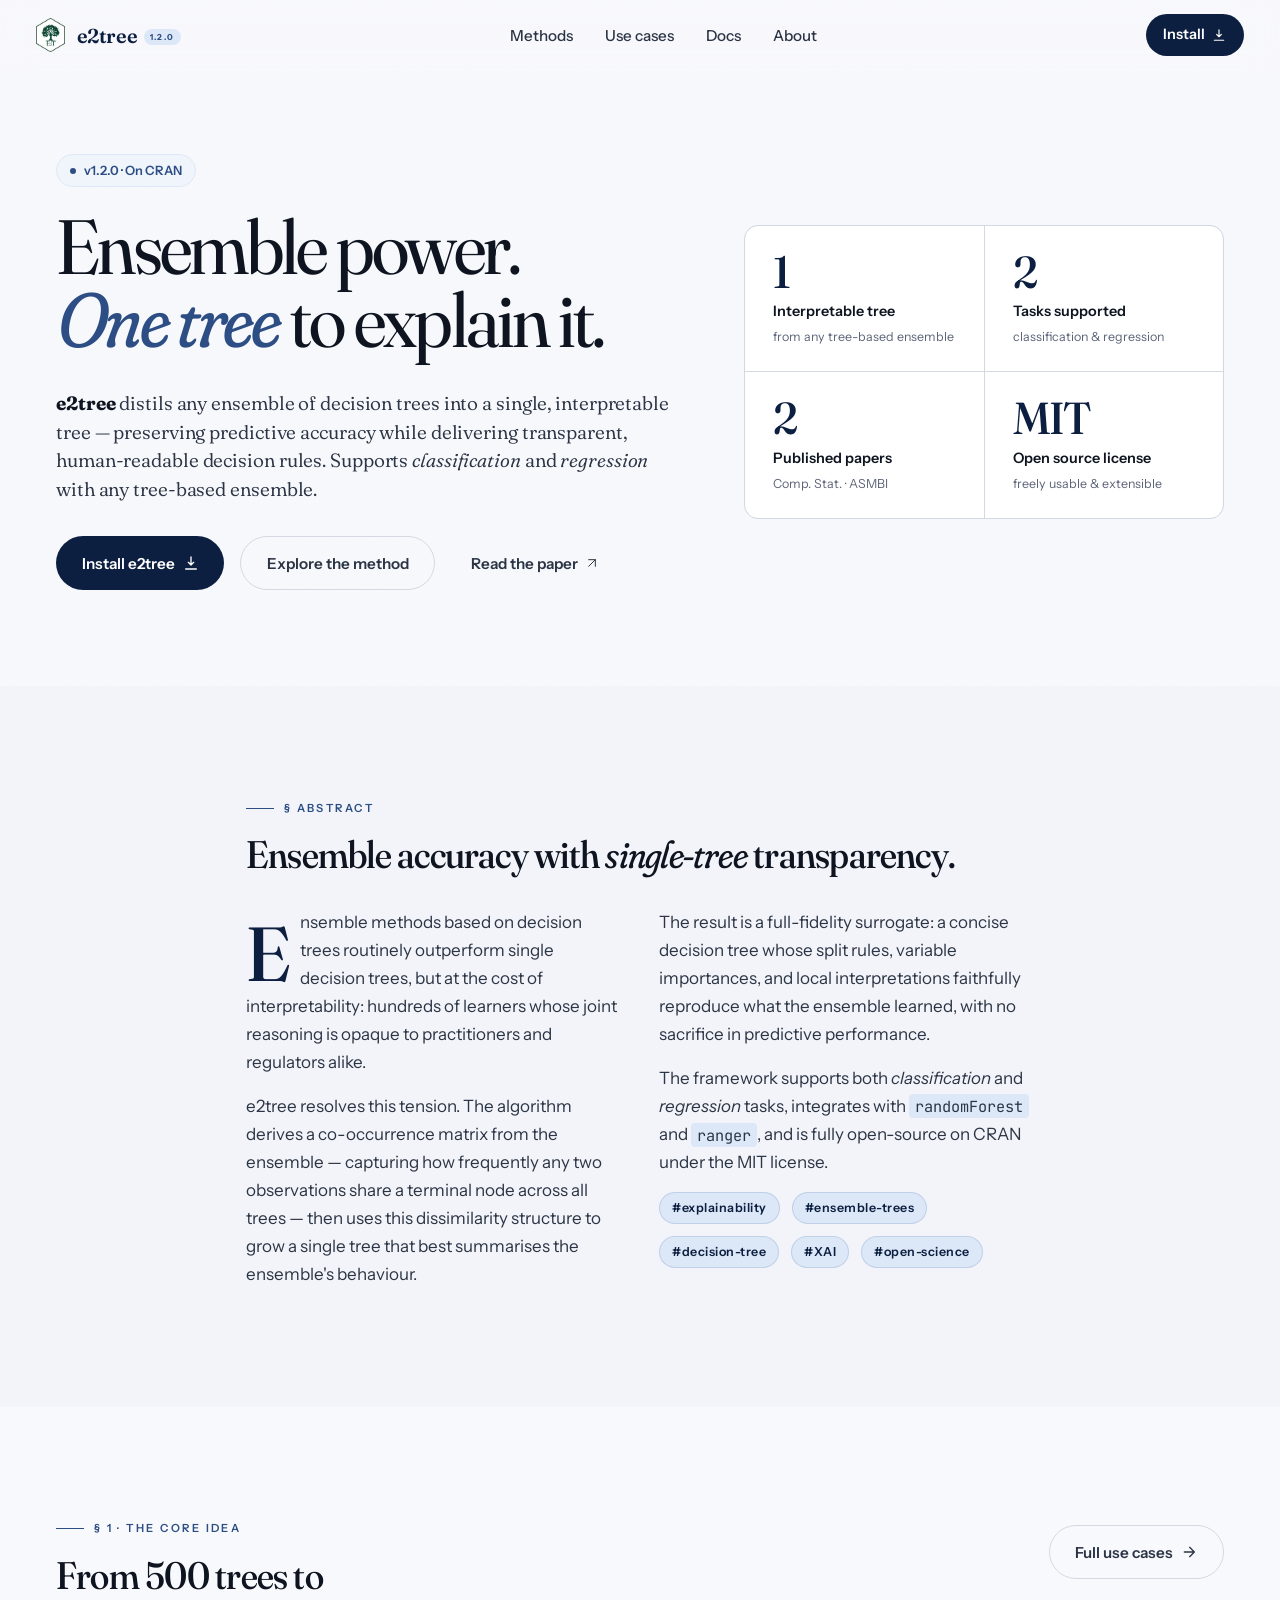
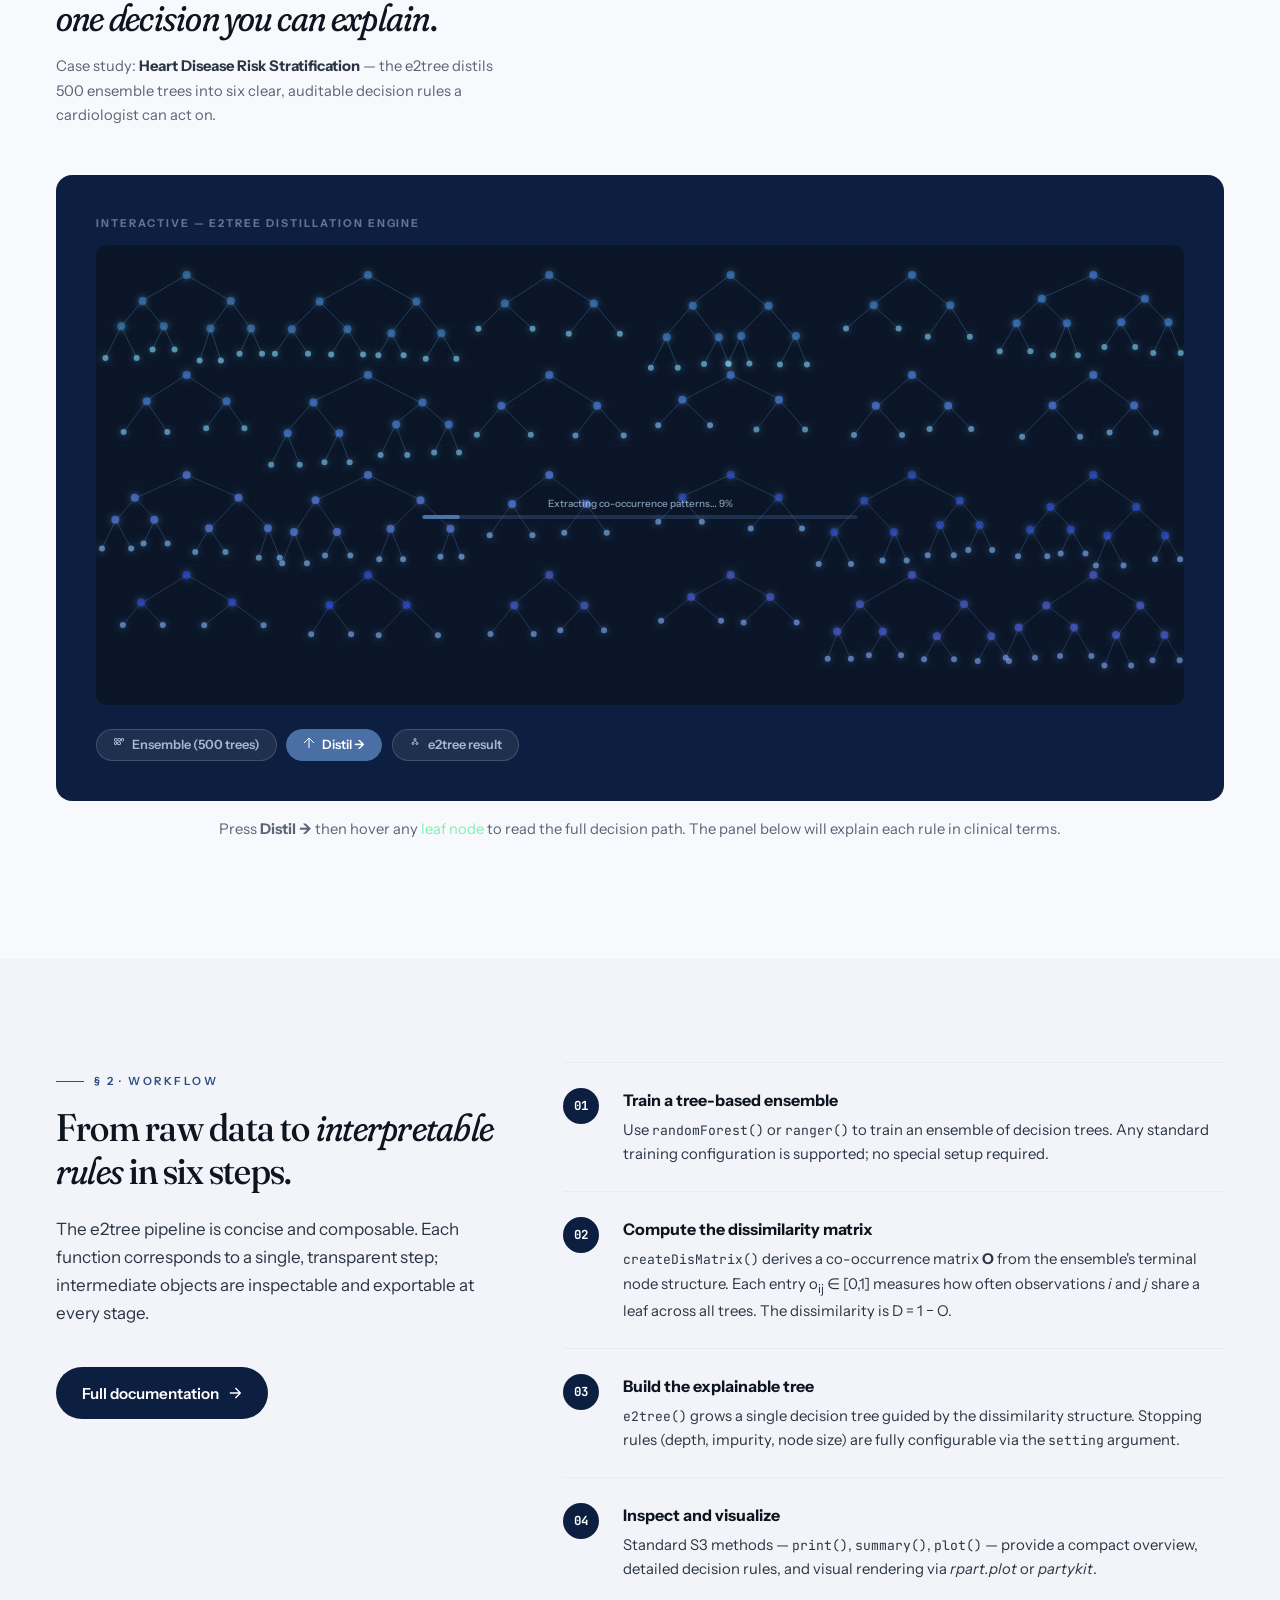
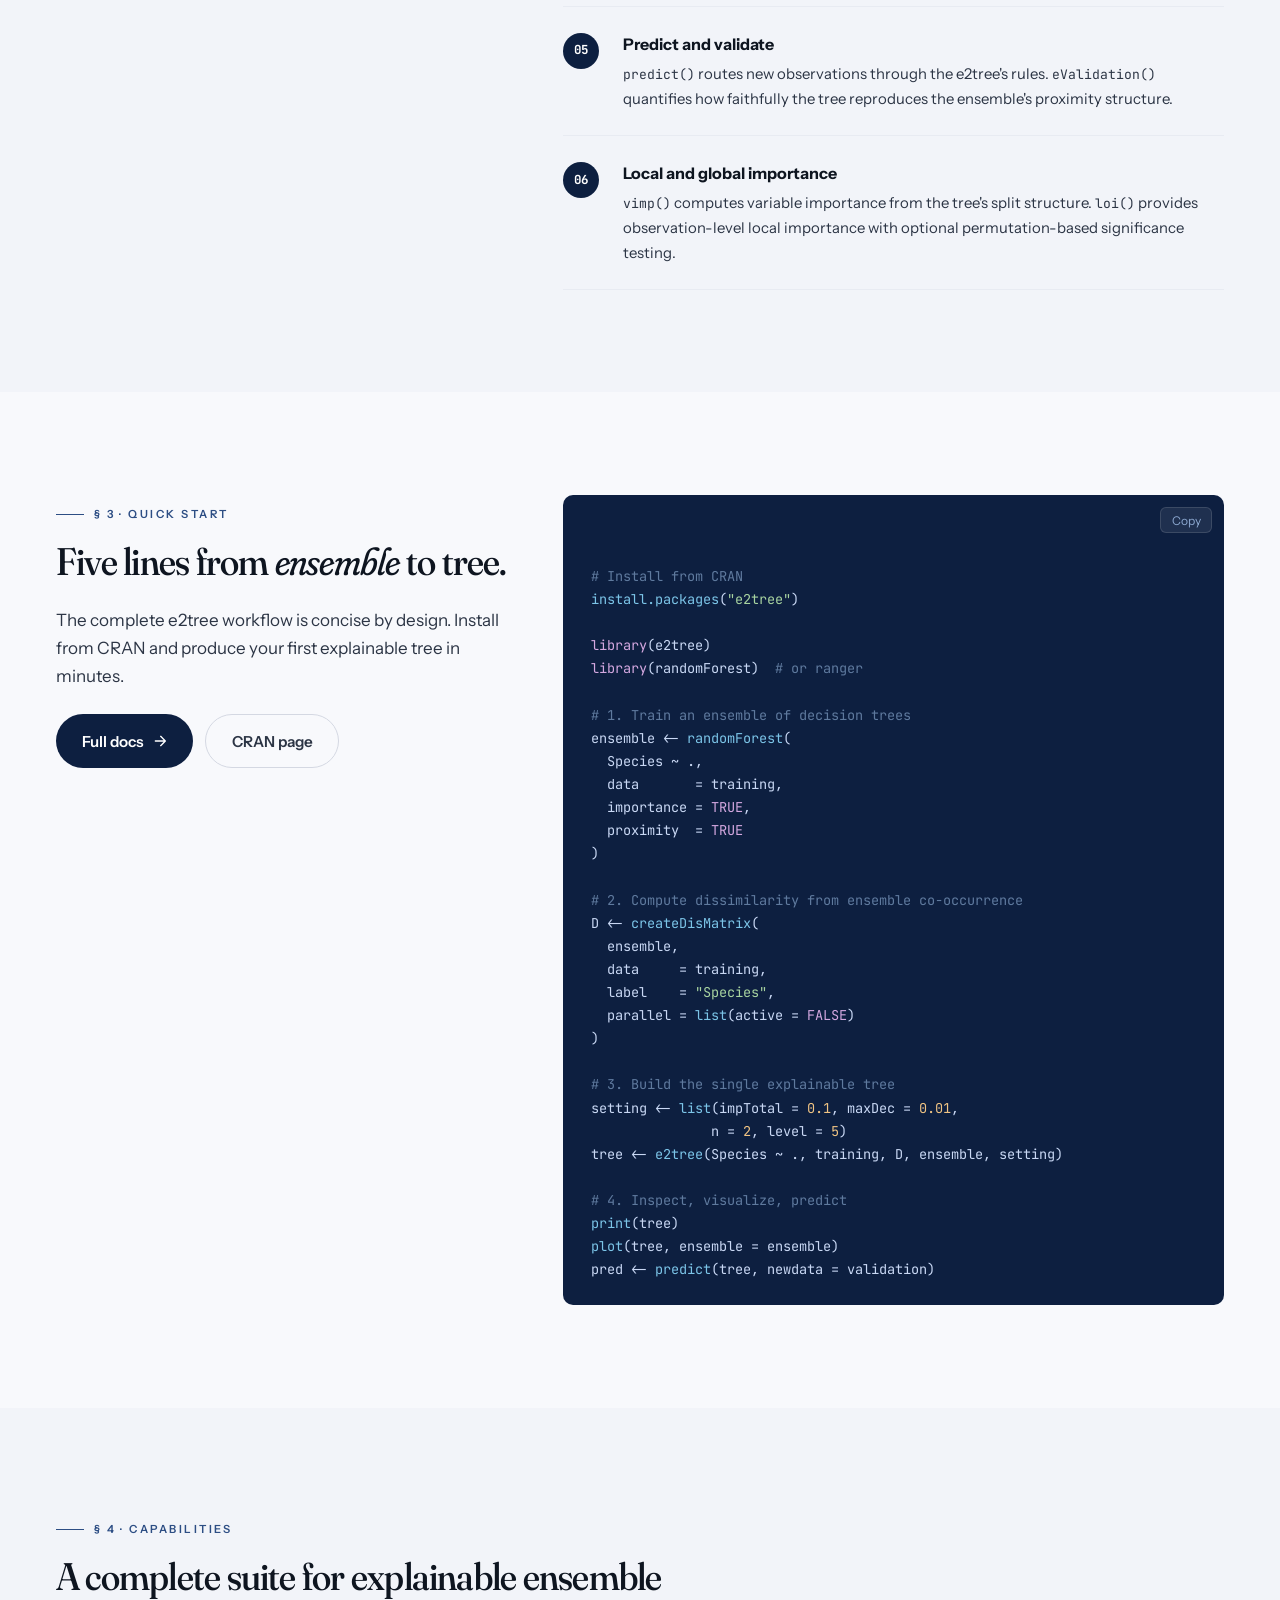
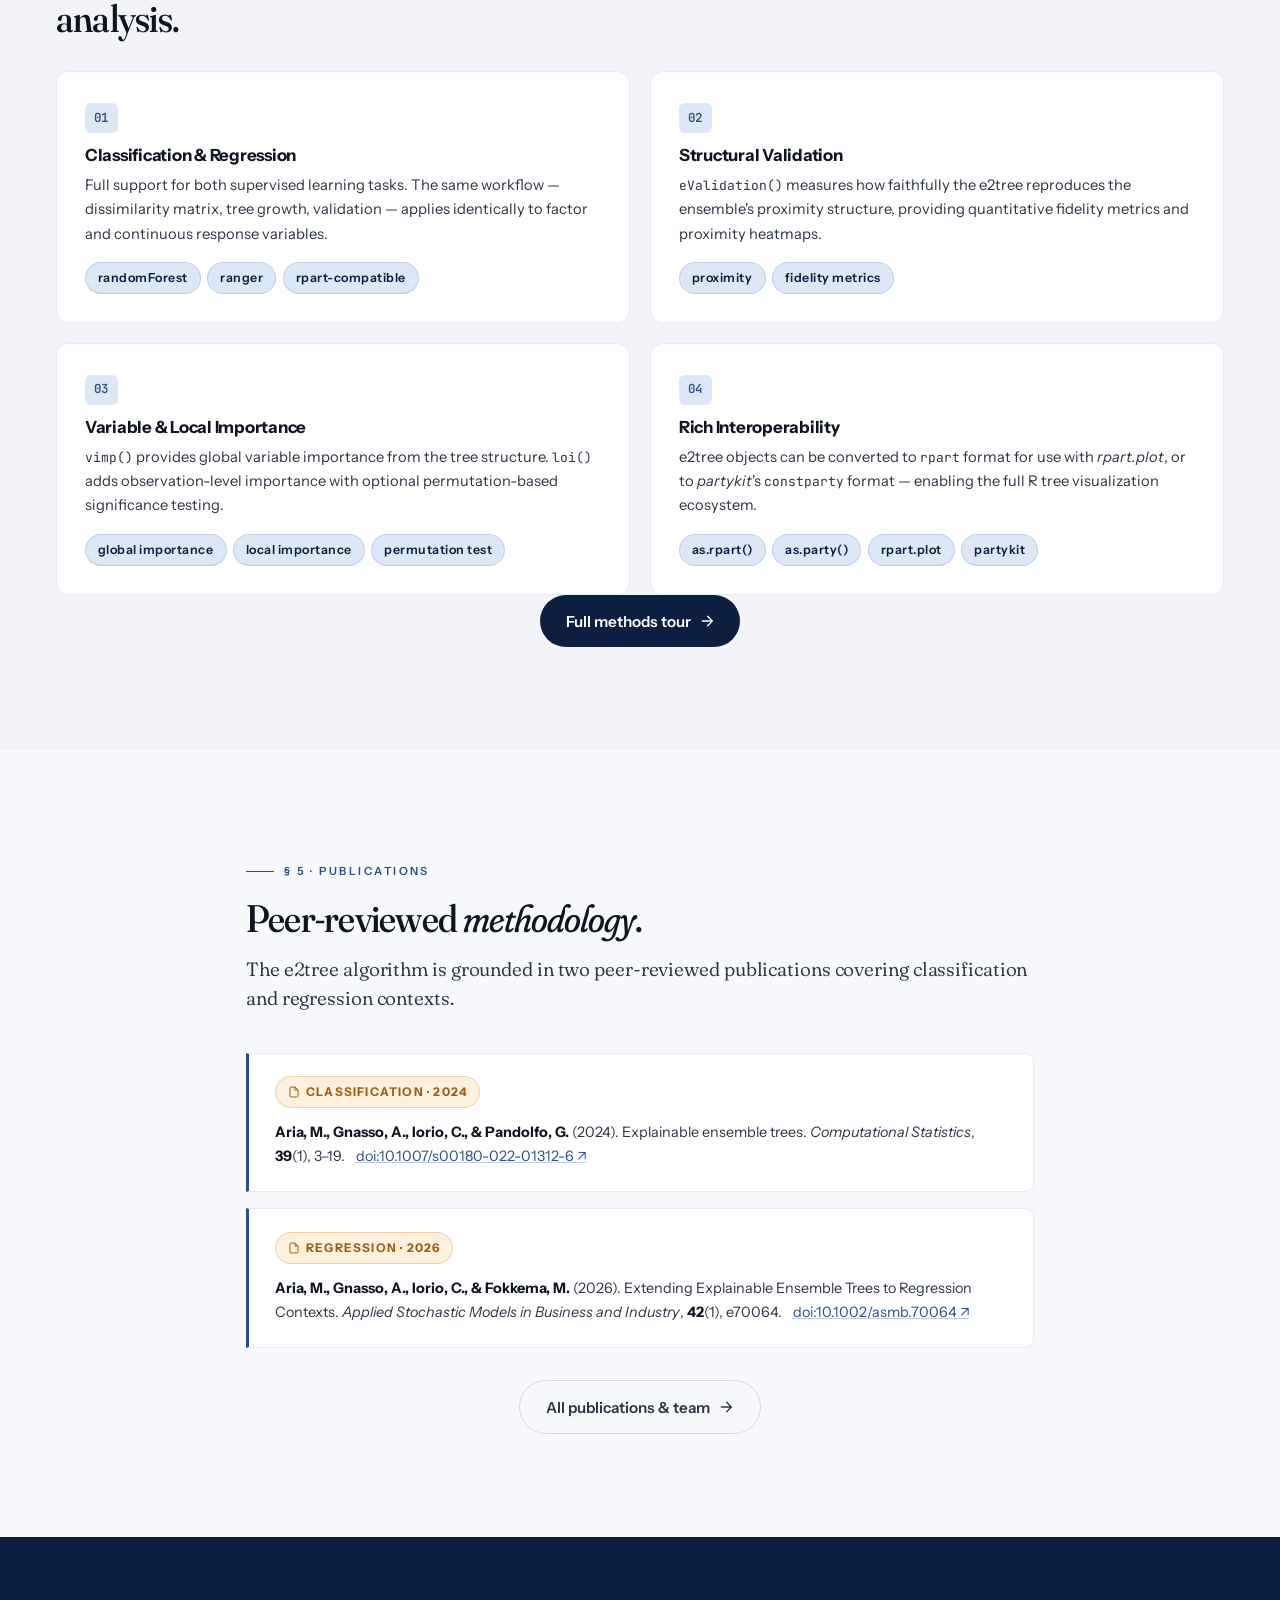
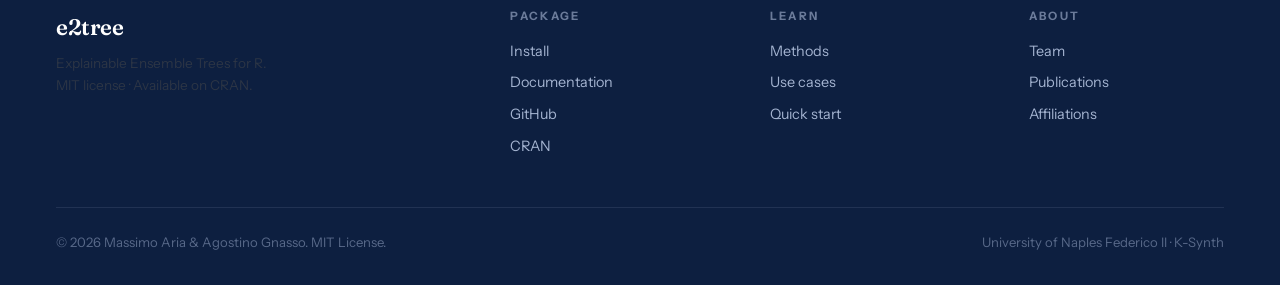
==== index.html @ 9efaf72e "Initial release — e2tree website v1.2.0" ====
<!DOCTYPE html>
<html lang="en">
<head>
  <meta charset="UTF-8">
  <meta name="viewport" content="width=device-width, initial-scale=1.0">
  <title>e2tree — Explainable Ensemble Trees · R package</title>
  <meta name="description" content="e2tree: an R package that distils any ensemble of decision trees into a single, interpretable tree while preserving predictive performance. Classification and regression.">
  <link rel="icon" type="image/png" href="images/e2tree_logo.png">
  <link rel="preconnect" href="https://fonts.googleapis.com">
  <link rel="preconnect" href="https://fonts.gstatic.com" crossorigin>
  <link href="https://fonts.googleapis.com/css2?family=Fraunces:ital,opsz,wght,SOFT@0,9..144,300..700,0..100;1,9..144,300..700,0..100&family=Instrument+Sans:ital,wght@0,400..700;1,400..700&family=JetBrains+Mono:wght@400;500;600&display=swap" rel="stylesheet">
  <link rel="stylesheet" href="css/style.css">
</head>
<body>

<!-- ============ NAVBAR ============ -->
<nav class="site-nav" aria-label="Primary">
  <div class="nav-inner">
    <a href="index.html" class="nav-brand">
      <img src="images/e2tree_logo.png" alt="e2tree logo">
      <span class="wordmark">e2tree<sup>1.2.0</sup></span>
    </a>
    <div class="nav-links">
      <a href="methods.html">Methods</a>
      <a href="usecases.html">Use cases</a>
      <a href="documentation.html">Docs</a>
      <a href="about.html">About</a>
    </div>
    <a href="documentation.html#install" class="nav-cta">
      Install
      <svg viewBox="0 0 24 24" fill="none" stroke="currentColor" stroke-width="2" stroke-linecap="round" stroke-linejoin="round"><path d="M12 3v12m0 0l-4-4m4 4l4-4M4 21h16"/></svg>
    </a>
    <button class="nav-burger" aria-label="Open menu" aria-expanded="false">
      <svg width="20" height="20" viewBox="0 0 24 24" fill="none" stroke="currentColor" stroke-width="2" stroke-linecap="round"><path d="M4 7h16M4 12h16M4 17h16"/></svg>
    </button>
  </div>
  <div class="mobile-menu" style="display:none">
    <a href="methods.html">Methods</a>
    <a href="usecases.html">Use cases</a>
    <a href="documentation.html">Docs</a>
    <a href="about.html">About</a>
    <a href="documentation.html#install">Install</a>
  </div>
</nav>

<!-- ============ HERO ============ -->
<section class="hero">
  <div class="container">
    <div class="hero-grid">
      <div>
        <div class="fade-in">
          <span class="version-tag"><span class="dot"></span>v1.2.0 · On CRAN</span>
        </div>
        <h1 class="display-xl fade-in mt-6">
          Ensemble power.<br>
          <span class="italic-display" style="color:var(--e2-dark)">One tree</span> to explain it.
        </h1>
        <p class="lede fade-in fade-in-delay-1 mt-8" style="max-width: 38em;">
          <strong style="color:var(--ink)">e2tree</strong> distils any ensemble of decision trees into a single, interpretable tree &mdash; preserving predictive accuracy while delivering transparent, human-readable decision rules. Supports <em>classification</em> and <em>regression</em> with any tree-based ensemble.
        </p>
        <div class="flex gap-4 mt-8 fade-in fade-in-delay-2" style="flex-wrap: wrap;">
          <a href="documentation.html#install" class="btn btn-primary">
            Install e2tree
            <svg viewBox="0 0 24 24" fill="none" stroke="currentColor" stroke-width="2" stroke-linecap="round" stroke-linejoin="round"><path d="M12 3v12m0 0l-4-4m4 4l4-4M4 21h16"/></svg>
          </a>
          <a href="methods.html" class="btn btn-ghost">
            Explore the method
          </a>
          <a href="about.html#papers" class="btn" style="padding: .85rem 1.2rem; color: var(--ink-soft); gap: .4rem;">
            Read the paper
            <svg viewBox="0 0 24 24" fill="none" stroke="currentColor" stroke-width="1.5" stroke-linecap="round" stroke-linejoin="round"><path d="M7 17L17 7M7 7h10v10"/></svg>
          </a>
        </div>
      </div>

      <aside class="hero-stats fade-in fade-in-delay-3" aria-label="At-a-glance">
        <div class="stat">
          <div class="stat-num">1</div>
          <div class="stat-label">Interpretable tree</div>
          <div class="stat-sub">from any tree-based ensemble</div>
        </div>
        <div class="stat">
          <div class="stat-num">2</div>
          <div class="stat-label">Tasks supported</div>
          <div class="stat-sub">classification &amp; regression</div>
        </div>
        <div class="stat">
          <div class="stat-num">2</div>
          <div class="stat-label">Published papers</div>
          <div class="stat-sub">Comp. Stat. · ASMBI</div>
        </div>
        <div class="stat">
          <div class="stat-num">MIT</div>
          <div class="stat-label">Open source license</div>
          <div class="stat-sub">freely usable &amp; extensible</div>
        </div>
      </aside>
    </div>
  </div>
</section>

<!-- ============ ABSTRACT ============ -->
<section style="background: var(--paper-warm);">
  <div class="container-narrow">
    <span class="kicker fade-in">§&nbsp;Abstract</span>
    <h2 class="display-md fade-in mt-4">
      Ensemble accuracy with <em class="italic-display" style="font-weight:400">single-tree</em> transparency.
    </h2>
    <div class="grid grid-2 mt-8" style="gap: clamp(1.5rem, 3vw, 3rem);">
      <div class="fade-in">
        <p class="drop-cap">
          Ensemble methods based on decision trees routinely outperform single decision trees, but at the cost of interpretability: hundreds of learners whose joint reasoning is opaque to practitioners and regulators alike.
        </p>
        <p>
          e2tree resolves this tension. The algorithm derives a co-occurrence matrix from the ensemble &mdash; capturing how frequently any two observations share a terminal node across all trees &mdash; then uses this dissimilarity structure to grow a single tree that best summarises the ensemble's behaviour.
        </p>
      </div>
      <div class="fade-in fade-in-delay-1">
        <p>
          The result is a full-fidelity surrogate: a concise decision tree whose split rules, variable importances, and local interpretations faithfully reproduce what the ensemble learned, with no sacrifice in predictive performance.
        </p>
        <p>
          The framework supports both <em>classification</em> and <em>regression</em> tasks, integrates with <code style="font-family:var(--font-mono);font-size:.9em;background:var(--e2-soft);padding:.1em .4em;border-radius:4px;">randomForest</code> and <code style="font-family:var(--font-mono);font-size:.9em;background:var(--e2-soft);padding:.1em .4em;border-radius:4px;">ranger</code>, and is fully open-source on CRAN under the MIT license.
        </p>
        <div class="flex gap-3 mt-4" style="flex-wrap: wrap;">
          <span class="pill">#explainability</span>
          <span class="pill">#ensemble-trees</span>
          <span class="pill">#decision-tree</span>
          <span class="pill">#XAI</span>
          <span class="pill">#open-science</span>
        </div>
      </div>
    </div>
  </div>
</section>

<!-- ============ INTERACTIVE TREE VISUALIZER ============ -->
<section id="visualizer">
  <div class="container">
    <div class="flex justify-between items-start mb-8" style="flex-wrap: wrap; gap: 1.5rem;">
      <div class="fade-in" style="max-width: 36em;">
        <span class="kicker">§ 1 · The core idea</span>
        <h2 class="display-md mt-4">
          From 500 trees to<br>
          <em class="italic-display" style="font-weight:400">one decision you can explain</em>.
        </h2>
        <p class="mt-4" style="color: var(--ink-muted); font-size: .92rem; max-width: 30em;">
          Case study: <strong style="color:var(--ink-soft)">Heart Disease Risk Stratification</strong> &mdash; the e2tree distils 500 ensemble trees into six clear, auditable decision rules a cardiologist can act on.
        </p>
      </div>
      <a href="usecases.html" class="btn btn-ghost fade-in fade-in-delay-1" style="margin-top: 1rem;">
        Full use cases
        <svg viewBox="0 0 24 24" fill="none" stroke="currentColor" stroke-width="2" stroke-linecap="round" stroke-linejoin="round"><path d="M5 12h14M13 5l7 7-7 7"/></svg>
      </a>
    </div>

    <div class="tree-viz-wrap fade-in fade-in-delay-2">
      <div id="viz-label">Interactive — e2tree distillation engine</div>
      <canvas id="tree-canvas" style="width:100%; border-radius: 10px;"></canvas>
      <div id="tree-explain" role="region" aria-live="polite"></div>
      <div class="demo-controls">
        <button class="demo-btn active" data-phase="0">
          <svg width="12" height="12" viewBox="0 0 24 24" fill="none" stroke="currentColor" stroke-width="2" style="margin-right:.3rem;"><rect x="3" y="3" width="5" height="5" rx="1"/><rect x="10" y="3" width="5" height="5" rx="1"/><rect x="17" y="3" width="4" height="5" rx="1"/><rect x="3" y="10" width="4" height="5" rx="1"/><rect x="9" y="10" width="6" height="5" rx="1"/></svg>
          Ensemble (500 trees)
        </button>
        <button class="demo-btn" data-phase="1">
          <svg width="12" height="12" viewBox="0 0 24 24" fill="none" stroke="currentColor" stroke-width="2" style="margin-right:.3rem;"><path d="M12 2v20M2 12l10-10 10 10"/></svg>
          Distil →
        </button>
        <button class="demo-btn" data-phase="2">
          <svg width="12" height="12" viewBox="0 0 24 24" fill="none" stroke="currentColor" stroke-width="2" style="margin-right:.3rem;"><circle cx="12" cy="5" r="2"/><line x1="12" y1="7" x2="8" y2="11"/><line x1="12" y1="7" x2="16" y2="11"/><circle cx="8" cy="13" r="2"/><circle cx="16" cy="13" r="2"/></svg>
          e2tree result
        </button>
      </div>
    </div>
    <p class="small mt-4 text-center" style="color: var(--ink-muted);">
      Press <strong>Distil&nbsp;→</strong> then hover any <span style="color:#80f0b0">leaf node</span> to read the full decision path. The panel below will explain each rule in clinical terms.
    </p>
  </div>
</section>

<!-- ============ WORKFLOW ============ -->
<section style="background: var(--paper-warm);">
  <div class="container">
    <div class="grid grid-12" style="gap: 3rem;">
      <div style="grid-column: span 5;" class="fade-in">
        <span class="kicker">§ 2 · Workflow</span>
        <h2 class="display-md mt-4">
          From raw data to <em class="italic-display" style="font-weight:400">interpretable rules</em> in six steps.
        </h2>
        <p class="mt-6">
          The e2tree pipeline is concise and composable. Each function corresponds to a single, transparent step; intermediate objects are inspectable and exportable at every stage.
        </p>
        <a href="documentation.html" class="btn btn-primary mt-6">
          Full documentation
          <svg viewBox="0 0 24 24" fill="none" stroke="currentColor" stroke-width="2" stroke-linecap="round" stroke-linejoin="round"><path d="M5 12h14M13 5l7 7-7 7"/></svg>
        </a>
      </div>

      <div style="grid-column: span 7;" class="fade-in fade-in-delay-1">
        <ol class="step-list">
          <li class="step-item">
            <div class="step-badge">01</div>
            <div>
              <div class="step-title">Train a tree-based ensemble</div>
              <p class="step-desc">Use <code style="font-family:var(--font-mono);font-size:.88em;">randomForest()</code> or <code style="font-family:var(--font-mono);font-size:.88em;">ranger()</code> to train an ensemble of decision trees. Any standard training configuration is supported; no special setup required.</p>
            </div>
          </li>
          <li class="step-item">
            <div class="step-badge">02</div>
            <div>
              <div class="step-title">Compute the dissimilarity matrix</div>
              <p class="step-desc"><code style="font-family:var(--font-mono);font-size:.88em;">createDisMatrix()</code> derives a co-occurrence matrix <strong>O</strong> from the ensemble's terminal node structure. Each entry o<sub>ij</sub> ∈ [0,1] measures how often observations <em>i</em> and <em>j</em> share a leaf across all trees. The dissimilarity is D&nbsp;=&nbsp;1&nbsp;−&nbsp;O.</p>
            </div>
          </li>
          <li class="step-item">
            <div class="step-badge">03</div>
            <div>
              <div class="step-title">Build the explainable tree</div>
              <p class="step-desc"><code style="font-family:var(--font-mono);font-size:.88em;">e2tree()</code> grows a single decision tree guided by the dissimilarity structure. Stopping rules (depth, impurity, node size) are fully configurable via the <code style="font-family:var(--font-mono);font-size:.88em;">setting</code> argument.</p>
            </div>
          </li>
          <li class="step-item">
            <div class="step-badge">04</div>
            <div>
              <div class="step-title">Inspect and visualize</div>
              <p class="step-desc">Standard S3 methods &mdash; <code style="font-family:var(--font-mono);font-size:.88em;">print()</code>, <code style="font-family:var(--font-mono);font-size:.88em;">summary()</code>, <code style="font-family:var(--font-mono);font-size:.88em;">plot()</code> &mdash; provide a compact overview, detailed decision rules, and visual rendering via <em>rpart.plot</em> or <em>partykit</em>.</p>
            </div>
          </li>
          <li class="step-item">
            <div class="step-badge">05</div>
            <div>
              <div class="step-title">Predict and validate</div>
              <p class="step-desc"><code style="font-family:var(--font-mono);font-size:.88em;">predict()</code> routes new observations through the e2tree's rules. <code style="font-family:var(--font-mono);font-size:.88em;">eValidation()</code> quantifies how faithfully the tree reproduces the ensemble's proximity structure.</p>
            </div>
          </li>
          <li class="step-item">
            <div class="step-badge">06</div>
            <div>
              <div class="step-title">Local and global importance</div>
              <p class="step-desc"><code style="font-family:var(--font-mono);font-size:.88em;">vimp()</code> computes variable importance from the tree's split structure. <code style="font-family:var(--font-mono);font-size:.88em;">loi()</code> provides observation-level local importance with optional permutation-based significance testing.</p>
            </div>
          </li>
        </ol>
      </div>
    </div>
  </div>
</section>

<!-- ============ CODE QUICKSTART ============ -->
<section id="quickstart">
  <div class="container">
    <div class="grid grid-12" style="gap: 3rem; align-items: start;">
      <div style="grid-column: span 5;" class="fade-in">
        <span class="kicker">§ 3 · Quick start</span>
        <h2 class="display-md mt-4">
          Five lines from <em class="italic-display" style="font-weight:400">ensemble</em> to tree.
        </h2>
        <p class="mt-6">
          The complete e2tree workflow is concise by design. Install from CRAN and produce your first explainable tree in minutes.
        </p>
        <div class="flex gap-3 mt-6" style="flex-wrap: wrap;">
          <a href="documentation.html" class="btn btn-primary">
            Full docs
            <svg viewBox="0 0 24 24" fill="none" stroke="currentColor" stroke-width="2" stroke-linecap="round" stroke-linejoin="round"><path d="M5 12h14M13 5l7 7-7 7"/></svg>
          </a>
          <a href="https://cran.r-project.org/package=e2tree" class="btn btn-ghost" target="_blank" rel="noopener">
            CRAN page
          </a>
        </div>
      </div>

      <div style="grid-column: span 7;" class="fade-in fade-in-delay-1">
        <div class="code-block">
          <button class="copy-btn">Copy</button>
<span class="comment"># Install from CRAN</span>
<span class="fn">install.packages</span>(<span class="str">"e2tree"</span>)

<span class="kw">library</span>(e2tree)
<span class="kw">library</span>(randomForest)  <span class="comment"># or ranger</span>

<span class="comment"># 1. Train an ensemble of decision trees</span>
ensemble &lt;- <span class="fn">randomForest</span>(
  Species ~ .,
  data       = training,
  importance = <span class="kw">TRUE</span>,
  proximity  = <span class="kw">TRUE</span>
)

<span class="comment"># 2. Compute dissimilarity from ensemble co-occurrence</span>
D &lt;- <span class="fn">createDisMatrix</span>(
  ensemble,
  data     = training,
  label    = <span class="str">"Species"</span>,
  parallel = <span class="fn">list</span>(active = <span class="kw">FALSE</span>)
)

<span class="comment"># 3. Build the single explainable tree</span>
setting &lt;- <span class="fn">list</span>(impTotal = <span class="num">0.1</span>, maxDec = <span class="num">0.01</span>,
               n = <span class="num">2</span>, level = <span class="num">5</span>)
tree &lt;- <span class="fn">e2tree</span>(Species ~ ., training, D, ensemble, setting)

<span class="comment"># 4. Inspect, visualize, predict</span>
<span class="fn">print</span>(tree)
<span class="fn">plot</span>(tree, ensemble = ensemble)
pred &lt;- <span class="fn">predict</span>(tree, newdata = validation)</div>
      </div>
    </div>
  </div>
</section>

<!-- ============ METHODS PREVIEW ============ -->
<section style="background: var(--paper-warm);">
  <div class="container">
    <div class="mb-10">
      <span class="kicker fade-in">§ 4 · Capabilities</span>
      <h2 class="display-md mt-4 fade-in" style="max-width: 18em;">A complete suite for explainable ensemble analysis.</h2>
    </div>

    <div class="grid grid-2 mt-8" style="gap: 1.25rem;">
      <div class="card fade-in">
        <div class="module-num" style="display:inline-block; margin-bottom: .75rem;">01</div>
        <h3 class="module-title" style="font-size:1.05rem; margin-bottom:.5rem;">Classification &amp; Regression</h3>
        <p class="module-desc">Full support for both supervised learning tasks. The same workflow &mdash; dissimilarity matrix, tree growth, validation &mdash; applies identically to factor and continuous response variables.</p>
        <div class="module-tags mt-4">
          <span class="pill">randomForest</span>
          <span class="pill">ranger</span>
          <span class="pill">rpart-compatible</span>
        </div>
      </div>

      <div class="card fade-in fade-in-delay-1">
        <div class="module-num" style="display:inline-block; margin-bottom: .75rem;">02</div>
        <h3 class="module-title" style="font-size:1.05rem; margin-bottom:.5rem;">Structural Validation</h3>
        <p class="module-desc"><code style="font-family:var(--font-mono);font-size:.88em;">eValidation()</code> measures how faithfully the e2tree reproduces the ensemble's proximity structure, providing quantitative fidelity metrics and proximity heatmaps.</p>
        <div class="module-tags mt-4">
          <span class="pill">proximity</span>
          <span class="pill">fidelity metrics</span>
        </div>
      </div>

      <div class="card fade-in">
        <div class="module-num" style="display:inline-block; margin-bottom: .75rem;">03</div>
        <h3 class="module-title" style="font-size:1.05rem; margin-bottom:.5rem;">Variable &amp; Local Importance</h3>
        <p class="module-desc"><code style="font-family:var(--font-mono);font-size:.88em;">vimp()</code> provides global variable importance from the tree structure. <code style="font-family:var(--font-mono);font-size:.88em;">loi()</code> adds observation-level importance with optional permutation-based significance testing.</p>
        <div class="module-tags mt-4">
          <span class="pill">global importance</span>
          <span class="pill">local importance</span>
          <span class="pill">permutation test</span>
        </div>
      </div>

      <div class="card fade-in fade-in-delay-1">
        <div class="module-num" style="display:inline-block; margin-bottom: .75rem;">04</div>
        <h3 class="module-title" style="font-size:1.05rem; margin-bottom:.5rem;">Rich Interoperability</h3>
        <p class="module-desc">e2tree objects can be converted to <code style="font-family:var(--font-mono);font-size:.88em;">rpart</code> format for use with <em>rpart.plot</em>, or to <em>partykit</em>'s <code style="font-family:var(--font-mono);font-size:.88em;">constparty</code> format &mdash; enabling the full R tree visualization ecosystem.</p>
        <div class="module-tags mt-4">
          <span class="pill">as.rpart()</span>
          <span class="pill">as.party()</span>
          <span class="pill">rpart.plot</span>
          <span class="pill">partykit</span>
        </div>
      </div>
    </div>

    <div class="text-center mt-10 fade-in">
      <a href="methods.html" class="btn btn-primary">
        Full methods tour
        <svg viewBox="0 0 24 24" fill="none" stroke="currentColor" stroke-width="2" stroke-linecap="round" stroke-linejoin="round"><path d="M5 12h14M13 5l7 7-7 7"/></svg>
      </a>
    </div>
  </div>
</section>

<!-- ============ PAPER ============ -->
<section id="paper">
  <div class="container-narrow">
    <span class="kicker fade-in">§ 5 · Publications</span>
    <h2 class="display-md mt-4 fade-in">
      Peer-reviewed <em class="italic-display" style="font-weight:400">methodology</em>.
    </h2>
    <p class="lede mt-4 fade-in fade-in-delay-1">
      The e2tree algorithm is grounded in two peer-reviewed publications covering classification and regression contexts.
    </p>

    <div class="grid" style="gap: 1rem; margin-top: 2.5rem;">
      <div class="citation fade-in">
        <span class="paper-badge" style="margin-bottom: .75rem; display:inline-flex;">
          <svg width="12" height="12" viewBox="0 0 24 24" fill="none" stroke="currentColor" stroke-width="2"><path d="M14 2H6a2 2 0 0 0-2 2v16a2 2 0 0 0 2 2h12a2 2 0 0 0 2-2V8z"/><path d="M14 2v6h6"/></svg>
          Classification · 2024
        </span>
        <p style="margin:0; line-height:1.7;">
          <strong>Aria, M., Gnasso, A., Iorio, C., &amp; Pandolfo, G.</strong> (2024). Explainable ensemble trees. <em>Computational Statistics</em>, <strong>39</strong>(1), 3&ndash;19.
          <a href="https://doi.org/10.1007/s00180-022-01312-6" target="_blank" rel="noopener" style="margin-left:.5rem;">doi:10.1007/s00180-022-01312-6 ↗</a>
        </p>
      </div>

      <div class="citation fade-in fade-in-delay-1">
        <span class="paper-badge" style="margin-bottom: .75rem; display:inline-flex;">
          <svg width="12" height="12" viewBox="0 0 24 24" fill="none" stroke="currentColor" stroke-width="2"><path d="M14 2H6a2 2 0 0 0-2 2v16a2 2 0 0 0 2 2h12a2 2 0 0 0 2-2V8z"/><path d="M14 2v6h6"/></svg>
          Regression · 2026
        </span>
        <p style="margin:0; line-height:1.7;">
          <strong>Aria, M., Gnasso, A., Iorio, C., &amp; Fokkema, M.</strong> (2026). Extending Explainable Ensemble Trees to Regression Contexts. <em>Applied Stochastic Models in Business and Industry</em>, <strong>42</strong>(1), e70064.
          <a href="#" target="_blank" rel="noopener" style="margin-left:.5rem;">doi:10.1002/asmb.70064 ↗</a>
        </p>
      </div>
    </div>

    <div class="text-center mt-8 fade-in">
      <a href="about.html#papers" class="btn btn-ghost">
        All publications &amp; team
        <svg viewBox="0 0 24 24" fill="none" stroke="currentColor" stroke-width="2" stroke-linecap="round" stroke-linejoin="round"><path d="M5 12h14M13 5l7 7-7 7"/></svg>
      </a>
    </div>
  </div>
</section>

<!-- ============ FOOTER ============ -->
<footer>
  <div class="container">
    <div class="footer-grid">
      <div class="footer-brand">
        <div class="wordmark">e2tree</div>
        <p class="footer-tagline">Explainable Ensemble Trees for R.<br>MIT license · Available on CRAN.</p>
      </div>
      <div class="footer-col">
        <h4>Package</h4>
        <ul>
          <li><a href="documentation.html#install">Install</a></li>
          <li><a href="documentation.html">Documentation</a></li>
          <li><a href="https://github.com/massimoaria/e2tree" target="_blank" rel="noopener">GitHub</a></li>
          <li><a href="https://cran.r-project.org/package=e2tree" target="_blank" rel="noopener">CRAN</a></li>
        </ul>
      </div>
      <div class="footer-col">
        <h4>Learn</h4>
        <ul>
          <li><a href="methods.html">Methods</a></li>
          <li><a href="usecases.html">Use cases</a></li>
          <li><a href="documentation.html#quickstart">Quick start</a></li>
        </ul>
      </div>
      <div class="footer-col">
        <h4>About</h4>
        <ul>
          <li><a href="about.html">Team</a></li>
          <li><a href="about.html#papers">Publications</a></li>
          <li><a href="about.html#affiliations">Affiliations</a></li>
        </ul>
      </div>
    </div>
    <div class="footer-bottom">
      <span>&copy; 2026 Massimo Aria &amp; Agostino Gnasso. MIT License.</span>
      <span>University of Naples Federico II · K-Synth</span>
    </div>
  </div>
</footer>

<script src="js/main.js"></script>
</body>
</html>
---- css/style.css ----
/* ===========================================================
   e2tree — design system
   Scholarly editorial palette, distinct from TALL
   =========================================================== */

:root {
  /* Slate / indigo — e2tree signature */
  --e2: #4a6fa5;
  --e2-dark: #2d4e84;
  --e2-deep: #0d1f40;
  --e2-soft: #dce8f7;
  --e2-tint: #f0f5fc;

  /* Warm amber accent */
  --amber: #c47d2e;
  --amber-dark: #9b5e18;
  --amber-soft: #fdf0dc;
  --amber-tint: #fef8ee;

  /* Editorial neutrals */
  --ink: #0e1520;
  --ink-soft: #2c3545;
  --ink-muted: #5c6478;
  --rule: #d4d8e2;
  --rule-soft: #e8ebf2;

  /* Paper — cooler tone than TALL */
  --paper: #f8f9fc;
  --paper-warm: #f2f4f9;
  --paper-deep: #e4e8f0;
  --surface: #ffffff;

  /* Type */
  --font-display: "Fraunces", "Cormorant Garamond", Georgia, serif;
  --font-body: "Instrument Sans", "Figtree", -apple-system, BlinkMacSystemFont, sans-serif;
  --font-mono: "JetBrains Mono", "IBM Plex Mono", ui-monospace, monospace;

  --ease: cubic-bezier(.22,.61,.36,1);
}

/* ===========================================================
   RESET + BASE
   =========================================================== */
*, *::before, *::after { box-sizing: border-box; }

html {
  scroll-behavior: smooth;
  -webkit-font-smoothing: antialiased;
  -moz-osx-font-smoothing: grayscale;
  text-rendering: optimizeLegibility;
}

body {
  margin: 0;
  background: var(--paper);
  color: var(--ink);
  font-family: var(--font-body);
  font-size: 17px;
  line-height: 1.65;
  overflow-x: hidden;
}

body::before {
  content: "";
  position: fixed;
  inset: 0;
  pointer-events: none;
  z-index: 1;
  opacity: .25;
  mix-blend-mode: multiply;
  background-image: url("data:image/svg+xml;utf8,<svg xmlns='http://www.w3.org/2000/svg' width='220' height='220'><filter id='n'><feTurbulence type='fractalNoise' baseFrequency='0.85' numOctaves='2' stitchTiles='stitch'/><feColorMatrix values='0 0 0 0 0.05  0 0 0 0 0.08  0 0 0 0 0.15  0 0 0 0.05 0'/></filter><rect width='100%25' height='100%25' filter='url(%23n)'/></svg>");
}

main, section, nav, footer, header { position: relative; z-index: 2; }

img { max-width: 100%; height: auto; display: block; }

a { color: var(--e2-dark); text-decoration: none; transition: color .2s var(--ease); }
a:hover { color: var(--e2-deep); }

/* ===========================================================
   TYPOGRAPHY
   =========================================================== */
h1, h2, h3, h4 {
  font-family: var(--font-display);
  color: var(--ink);
  margin: 0;
  letter-spacing: -0.015em;
}

h1 { font-weight: 400; font-variation-settings: "opsz" 144, "SOFT" 30; line-height: 1.02; }
h2 { font-weight: 500; font-variation-settings: "opsz" 96, "SOFT" 40; line-height: 1.08; }
h3 { font-weight: 600; font-variation-settings: "opsz" 48, "SOFT" 50; line-height: 1.2; }
h4 { font-weight: 600; font-variation-settings: "opsz" 14, "SOFT" 50; line-height: 1.3; }

.display-xl {
  font-size: clamp(2.8rem, 6vw, 6rem);
  font-weight: 400;
  line-height: .95;
  letter-spacing: -0.035em;
}
.display-lg { font-size: clamp(2.2rem, 4.5vw, 4rem); line-height: 1.05; letter-spacing: -0.03em; }
.display-md { font-size: clamp(1.8rem, 3vw, 2.8rem); line-height: 1.1; letter-spacing: -0.02em; }
.display-sm { font-size: clamp(1.4rem, 2vw, 1.9rem); line-height: 1.2; }

.italic-display {
  font-style: italic;
  font-variation-settings: "opsz" 144, "SOFT" 100;
}

.kicker {
  display: inline-flex;
  align-items: center;
  gap: .6rem;
  font-family: var(--font-body);
  font-size: .7rem;
  font-weight: 600;
  letter-spacing: .22em;
  text-transform: uppercase;
  color: var(--e2-dark);
}
.kicker::before {
  content: "";
  width: 28px;
  height: 1px;
  background: var(--e2-dark);
}

.eyebrow {
  display: block;
  font-family: var(--font-body);
  font-size: .72rem;
  font-weight: 600;
  letter-spacing: .24em;
  text-transform: uppercase;
  color: var(--ink-muted);
  margin-bottom: .5rem;
}

.lede {
  font-family: var(--font-display);
  font-size: clamp(1.1rem, 1.5vw, 1.35rem);
  font-weight: 350;
  font-variation-settings: "opsz" 30, "SOFT" 50;
  line-height: 1.5;
  color: var(--ink-soft);
  letter-spacing: -0.005em;
}

p { margin: 0 0 1rem; color: var(--ink-soft); }
p.muted { color: var(--ink-muted); }
.small { font-size: .92rem; color: var(--ink-muted); }

.drop-cap::first-letter {
  font-family: var(--font-display);
  font-size: 4.5em;
  float: left;
  line-height: .85;
  padding: .18em .12em 0 0;
  color: var(--e2-deep);
  font-weight: 500;
  font-variation-settings: "opsz" 144, "SOFT" 30;
}

/* ===========================================================
   LAYOUT
   =========================================================== */
.container { max-width: 1240px; margin: 0 auto; padding: 0 clamp(1.25rem, 3vw, 2.25rem); }
.container-narrow { max-width: 860px; margin: 0 auto; padding: 0 clamp(1.25rem, 3vw, 2.25rem); }
.container-wide { max-width: 1480px; margin: 0 auto; padding: 0 clamp(1.25rem, 3vw, 2.25rem); }

.grid { display: grid; gap: clamp(1.5rem, 3vw, 2.5rem); }
.grid-2 { grid-template-columns: repeat(2, minmax(0, 1fr)); }
.grid-3 { grid-template-columns: repeat(3, minmax(0, 1fr)); }
.grid-4 { grid-template-columns: repeat(4, minmax(0, 1fr)); }
.grid-12 { grid-template-columns: repeat(12, minmax(0, 1fr)); }

@media (max-width: 960px) {
  .grid-2, .grid-3, .grid-4 { grid-template-columns: 1fr; }
  .grid-12 { grid-template-columns: repeat(6, minmax(0, 1fr)); }
}
@media (max-width: 640px) {
  .grid-12 { grid-template-columns: 1fr; }
}

.flex { display: flex; }
.flex-col { flex-direction: column; }
.items-center { align-items: center; }
.items-start { align-items: flex-start; }
.justify-center { justify-content: center; }
.justify-between { justify-content: space-between; }
.gap-2 { gap: .5rem; } .gap-3 { gap: .75rem; } .gap-4 { gap: 1rem; }
.gap-6 { gap: 1.5rem; } .gap-8 { gap: 2rem; }

.text-center { text-align: center; }

.mt-0 { margin-top: 0; } .mt-2 { margin-top: .5rem; } .mt-4 { margin-top: 1rem; }
.mt-6 { margin-top: 1.5rem; } .mt-8 { margin-top: 2rem; } .mt-12 { margin-top: 3rem; }
.mb-0 { margin-bottom: 0; } .mb-2 { margin-bottom: .5rem; } .mb-4 { margin-bottom: 1rem; }
.mb-6 { margin-bottom: 1.5rem; } .mb-8 { margin-bottom: 2rem; } .mb-12 { margin-bottom: 3rem; }

section { padding: clamp(4rem, 8vw, 7rem) 0; position: relative; }
.section-tight { padding: clamp(2.5rem, 5vw, 4rem) 0; }

/* ===========================================================
   NAVBAR
   =========================================================== */
.site-nav {
  position: fixed;
  inset: 0 0 auto 0;
  z-index: 50;
  background: rgba(248, 249, 252, 0.72);
  backdrop-filter: saturate(140%) blur(14px);
  -webkit-backdrop-filter: saturate(140%) blur(14px);
  border-bottom: 1px solid transparent;
  transition: background .35s var(--ease), border-color .35s var(--ease), box-shadow .35s var(--ease);
}
.site-nav.scrolled {
  background: rgba(248, 249, 252, 0.94);
  border-bottom-color: var(--rule);
  box-shadow: 0 8px 40px -30px rgba(13, 31, 64, 0.3);
}
.nav-rule { display: none; }
.nav-inner {
  max-width: 1480px;
  margin: 0 auto;
  padding: .9rem clamp(1.25rem, 3vw, 2.25rem);
  display: flex;
  align-items: center;
  justify-content: space-between;
  gap: 2rem;
}
.nav-brand {
  display: inline-flex;
  align-items: center;
  gap: .7rem;
  color: var(--ink);
}
.nav-brand img { height: 34px; width: auto; }
.nav-brand .wordmark {
  font-family: var(--font-display);
  font-weight: 600;
  font-size: 1.25rem;
  letter-spacing: -0.02em;
  color: var(--e2-deep);
}
.nav-brand .wordmark sup {
  font-size: .52rem;
  font-family: var(--font-body);
  font-weight: 700;
  letter-spacing: .15em;
  color: var(--e2-dark);
  background: var(--e2-soft);
  padding: .18rem .4rem;
  border-radius: 999px;
  margin-left: .4rem;
  vertical-align: middle;
}
.nav-links { display: flex; align-items: center; gap: 2rem; }
.nav-links a {
  color: var(--ink-soft);
  font-size: .95rem;
  font-weight: 500;
  position: relative;
  padding: .3rem 0;
}
.nav-links a::after {
  content: "";
  position: absolute;
  left: 0; right: 100%;
  bottom: -2px;
  height: 1px;
  background: var(--e2-dark);
  transition: right .3s var(--ease);
}
.nav-links a:hover { color: var(--e2-deep); }
.nav-links a:hover::after,
.nav-links a.active::after { right: 0; }
.nav-links a.active { color: var(--e2-deep); }

.nav-cta {
  display: inline-flex;
  align-items: center;
  gap: .45rem;
  font-size: .9rem;
  font-weight: 600;
  padding: .55rem 1.1rem;
  border-radius: 999px;
  background: var(--e2-deep);
  color: #fff;
  transition: background .2s var(--ease), transform .2s var(--ease);
}
.nav-cta:hover { background: var(--e2-dark); color: #fff; transform: translateY(-1px); }
.nav-cta svg { width: 14px; height: 14px; }

.nav-burger {
  display: none;
  background: none;
  border: none;
  cursor: pointer;
  color: var(--ink-soft);
  padding: .4rem;
}

.mobile-menu {
  padding: 1rem clamp(1.25rem, 3vw, 2.25rem);
  background: var(--paper);
  border-top: 1px solid var(--rule-soft);
  display: flex;
  flex-direction: column;
  gap: .2rem;
}
.mobile-menu a {
  padding: .6rem 0;
  font-weight: 500;
  color: var(--ink-soft);
  border-bottom: 1px solid var(--rule-soft);
  font-size: 1rem;
}

@media (max-width: 820px) {
  .nav-links { display: none; }
  .nav-burger { display: flex; }
  .nav-cta { display: none; }
}

/* ===========================================================
   HERO
   =========================================================== */
.hero {
  padding-top: clamp(6rem, 12vw, 10rem);
  padding-bottom: clamp(4rem, 8vw, 6rem);
}

/* ===========================================================
   BUTTONS
   =========================================================== */
.btn {
  display: inline-flex;
  align-items: center;
  gap: .5rem;
  padding: .85rem 1.6rem;
  border-radius: 999px;
  font-size: .95rem;
  font-weight: 600;
  font-family: var(--font-body);
  cursor: pointer;
  border: none;
  transition: all .2s var(--ease);
  text-decoration: none;
}
.btn svg { width: 16px; height: 16px; flex-shrink: 0; }

.btn-primary {
  background: var(--e2-deep);
  color: #fff;
}
.btn-primary:hover { background: var(--e2-dark); color: #fff; transform: translateY(-2px); box-shadow: 0 8px 20px -8px rgba(13,31,64,.4); }

.btn-amber {
  background: var(--amber);
  color: #fff;
}
.btn-amber:hover { background: var(--amber-dark); color: #fff; transform: translateY(-2px); box-shadow: 0 8px 20px -8px rgba(196,125,46,.35); }

.btn-ghost {
  background: transparent;
  color: var(--ink-soft);
  border: 1.5px solid var(--rule);
}
.btn-ghost:hover { border-color: var(--e2-dark); color: var(--e2-deep); transform: translateY(-1px); }

/* ===========================================================
   PILLS / TAGS
   =========================================================== */
.pill {
  display: inline-block;
  padding: .3rem .75rem;
  border-radius: 999px;
  font-size: .78rem;
  font-weight: 600;
  letter-spacing: .04em;
  background: var(--e2-soft);
  color: var(--e2-deep);
  border: 1px solid rgba(74, 111, 165, 0.2);
}
.pill-amber {
  background: var(--amber-soft);
  color: var(--amber-dark);
  border-color: rgba(196, 125, 46, 0.25);
}

/* ===========================================================
   CARDS
   =========================================================== */
.card {
  background: var(--surface);
  border: 1px solid var(--rule-soft);
  border-radius: 12px;
  padding: 1.75rem;
  transition: box-shadow .25s var(--ease), transform .25s var(--ease);
}
.card:hover { box-shadow: 0 12px 40px -20px rgba(13,31,64,.12); transform: translateY(-2px); }

.card-outline {
  background: var(--surface);
  border: 1.5px solid var(--rule);
  border-radius: 10px;
  padding: 1.5rem;
}

/* ===========================================================
   HERO STATS
   =========================================================== */
.hero-stats {
  display: grid;
  grid-template-columns: 1fr 1fr;
  gap: 1px;
  background: var(--rule);
  border: 1px solid var(--rule);
  border-radius: 14px;
  overflow: hidden;
}
.stat {
  background: var(--surface);
  padding: 1.5rem 1.75rem;
}
.stat:nth-child(1) { border-radius: 13px 0 0 0; }
.stat:nth-child(2) { border-radius: 0 13px 0 0; }
.stat:nth-child(3) { border-radius: 0 0 0 13px; }
.stat:nth-child(4) { border-radius: 0 0 13px 0; }
.stat-num {
  font-family: var(--font-display);
  font-size: clamp(2rem, 4vw, 2.8rem);
  font-weight: 500;
  line-height: 1;
  color: var(--e2-deep);
  font-variation-settings: "opsz" 80, "SOFT" 20;
  letter-spacing: -0.04em;
}
.stat-label {
  font-size: .9rem;
  font-weight: 600;
  color: var(--ink);
  margin-top: .35rem;
}
.stat-sub {
  font-size: .78rem;
  color: var(--ink-muted);
  margin-top: .2rem;
}

/* ===========================================================
   METHOD MODULES
   =========================================================== */
.module {
  display: flex;
  gap: 1.5rem;
  padding: 1.5rem 0;
  border-top: 1px solid var(--rule-soft);
  align-items: flex-start;
}
.module:last-child { border-bottom: 1px solid var(--rule-soft); }
.module-num {
  font-family: var(--font-mono);
  font-size: .78rem;
  font-weight: 600;
  color: var(--e2-dark);
  background: var(--e2-soft);
  padding: .3rem .55rem;
  border-radius: 6px;
  flex-shrink: 0;
  margin-top: .15rem;
  letter-spacing: .05em;
}
.module-title {
  font-family: var(--font-body);
  font-size: 1rem;
  font-weight: 700;
  color: var(--ink);
  margin: 0 0 .35rem;
}
.module-desc {
  font-size: .92rem;
  color: var(--ink-soft);
  margin: 0 0 .6rem;
}
.module-tags { display: flex; flex-wrap: wrap; gap: .4rem; }

/* ===========================================================
   FIGURES
   =========================================================== */
.figure {
  margin: 0;
  border: 1px solid var(--rule-soft);
  border-radius: 12px;
  overflow: hidden;
  background: var(--surface);
}
.figure img { cursor: zoom-in; transition: transform .4s var(--ease); }
.figure img:hover { transform: scale(1.01); }
.figcaption {
  padding: .9rem 1.25rem;
  font-size: .82rem;
  color: var(--ink-muted);
  border-top: 1px solid var(--rule-soft);
  line-height: 1.55;
}
.fig-frame {
  border: 1px solid var(--rule-soft);
  border-radius: 12px;
  overflow: hidden;
  background: var(--surface);
}

/* ===========================================================
   CODE BLOCK
   =========================================================== */
.code-block {
  background: var(--e2-deep);
  color: #c9d8f4;
  border-radius: 10px;
  padding: 1.5rem 1.75rem;
  font-family: var(--font-mono);
  font-size: .85rem;
  line-height: 1.7;
  overflow-x: auto;
  position: relative;
  white-space: pre;
}
.code-block .comment { color: #5f7a9e; }
.code-block .fn { color: #7cc5e8; }
.code-block .str { color: #a8d4a0; }
.code-block .num { color: #f0c484; }
.code-block .kw { color: #d4a8e0; }
.code-block .copy-btn {
  position: absolute;
  top: .75rem;
  right: .75rem;
  background: rgba(255,255,255,.08);
  border: 1px solid rgba(255,255,255,.12);
  color: #8ca8d0;
  font-family: var(--font-body);
  font-size: .75rem;
  padding: .3rem .65rem;
  border-radius: 6px;
  cursor: pointer;
  transition: background .2s;
}
.code-block .copy-btn:hover { background: rgba(255,255,255,.15); color: #c9d8f4; }

/* ===========================================================
   TIMELINE / WORKFLOW STEPS
   =========================================================== */
.step-list { list-style: none; padding: 0; margin: 0; }
.step-item {
  display: flex;
  gap: 1.5rem;
  padding: 1.5rem 0;
  border-top: 1px solid var(--rule-soft);
  align-items: flex-start;
}
.step-item:last-child { border-bottom: 1px solid var(--rule-soft); }
.step-badge {
  width: 36px;
  height: 36px;
  border-radius: 50%;
  background: var(--e2-deep);
  color: #fff;
  display: flex;
  align-items: center;
  justify-content: center;
  font-family: var(--font-mono);
  font-size: .78rem;
  font-weight: 700;
  flex-shrink: 0;
  margin-top: .1rem;
}
.step-title {
  font-weight: 700;
  color: var(--ink);
  font-size: 1rem;
  margin-bottom: .3rem;
}
.step-desc { font-size: .93rem; color: var(--ink-soft); margin: 0; }

/* ===========================================================
   PERSON CARDS
   =========================================================== */
.person {
  display: flex;
  gap: 1.25rem;
  align-items: flex-start;
  padding: 1.5rem;
  background: var(--surface);
  border: 1px solid var(--rule-soft);
  border-radius: 12px;
}
.person-avatar {
  width: 72px;
  height: 72px;
  border-radius: 50%;
  object-fit: cover;
  flex-shrink: 0;
  border: 2px solid var(--rule);
}
.person-avatar-placeholder {
  width: 72px;
  height: 72px;
  border-radius: 50%;
  background: var(--e2-soft);
  display: flex;
  align-items: center;
  justify-content: center;
  font-family: var(--font-display);
  font-size: 1.4rem;
  color: var(--e2-deep);
  flex-shrink: 0;
  border: 2px solid var(--rule);
}
.person-name {
  font-family: var(--font-display);
  font-weight: 600;
  font-variation-settings: "opsz" 30, "SOFT" 50;
  font-size: 1.1rem;
  color: var(--ink);
  margin-bottom: .25rem;
}
.person-role {
  font-size: .85rem;
  color: var(--ink-muted);
  line-height: 1.45;
}
.person-links {
  display: flex;
  gap: .5rem;
  margin-top: .6rem;
}
.person-links a {
  display: flex;
  align-items: center;
  justify-content: center;
  width: 30px;
  height: 30px;
  border-radius: 50%;
  background: var(--paper-warm);
  border: 1px solid var(--rule-soft);
  color: var(--ink-muted);
  transition: all .2s;
}
.person-links a:hover { background: var(--e2-soft); color: var(--e2-deep); border-color: var(--e2-soft); }
.person-links svg { width: 14px; height: 14px; }

/* ===========================================================
   CITATION BOX
   =========================================================== */
.citation {
  background: var(--surface);
  border: 1px solid var(--rule-soft);
  border-left: 3px solid var(--e2-dark);
  border-radius: 0 8px 8px 0;
  padding: 1.4rem 1.6rem;
  font-size: .9rem;
  color: var(--ink-soft);
  line-height: 1.7;
}
.citation strong { color: var(--ink); }
.citation a { color: var(--e2-dark); text-decoration: underline; text-decoration-color: rgba(74,111,165,.35); }

/* ===========================================================
   INTERACTIVE TREE VISUALIZER
   =========================================================== */
.tree-viz-wrap {
  background: var(--e2-deep);
  border-radius: 16px;
  padding: clamp(1.5rem, 4vw, 2.5rem);
  overflow: hidden;
  position: relative;
}
.tree-viz-label {
  font-family: var(--font-body);
  font-size: .7rem;
  font-weight: 700;
  letter-spacing: .18em;
  text-transform: uppercase;
  color: rgba(201,216,244,.5);
  margin-bottom: 1rem;
}
.tree-viz {
  width: 100%;
  display: block;
}

.forest-container {
  display: flex;
  gap: .5rem;
  align-items: flex-end;
  overflow: hidden;
}
.mini-tree {
  flex: 1;
  opacity: 0;
  transform: translateY(10px);
  transition: opacity .4s, transform .4s;
}
.mini-tree.show { opacity: 1; transform: none; }

/* Arrow between forest and e2tree */
.distill-arrow {
  display: flex;
  align-items: center;
  justify-content: center;
  gap: .75rem;
  padding: 1rem 0;
  color: rgba(201,216,244,.7);
  font-size: .8rem;
  font-weight: 600;
  letter-spacing: .08em;
}
.distill-arrow svg { width: 28px; height: 28px; animation: pulse-arrow 2s ease-in-out infinite; }

@keyframes pulse-arrow {
  0%, 100% { transform: translateX(0); opacity: .7; }
  50% { transform: translateX(4px); opacity: 1; }
}

/* The large e2tree SVG */
.e2tree-svg-wrap {
  opacity: 0;
  transform: scale(0.97);
  transition: opacity .6s .2s var(--ease), transform .6s .2s var(--ease);
}
.e2tree-svg-wrap.show { opacity: 1; transform: scale(1); }

/* node & edge styles inside SVG */
.tree-edge { stroke: rgba(201,216,244,.25); stroke-width: 1.5; fill: none; }
.tree-node-inner { stroke: rgba(201,216,244,.4); stroke-width: 1.2; fill: rgba(74,111,165,.35); }
.tree-node-leaf { fill: rgba(196,125,46,.45); stroke: rgba(240,180,100,.5); stroke-width: 1.2; }
.tree-node-text { fill: #c9d8f4; font-family: "JetBrains Mono", monospace; font-size: 9px; text-anchor: middle; dominant-baseline: middle; }
.tree-node-text-sm { font-size: 7.5px; }

/* highlight on hover */
.tree-node-inner:hover, .tree-node-leaf:hover { filter: brightness(1.3); cursor: default; }

/* ===========================================================
   INTERACTIVE DEMO CONTROLS
   =========================================================== */
.demo-controls {
  display: flex;
  flex-wrap: wrap;
  gap: .6rem;
  margin-top: 1rem;
}
.demo-btn {
  padding: .45rem 1rem;
  border-radius: 999px;
  background: rgba(255,255,255,.08);
  border: 1px solid rgba(255,255,255,.15);
  color: rgba(201,216,244,.8);
  font-family: var(--font-body);
  font-size: .8rem;
  font-weight: 600;
  cursor: pointer;
  transition: all .2s;
}
.demo-btn:hover, .demo-btn.active { background: var(--e2); border-color: var(--e2); color: #fff; }

/* ===========================================================
   VERSION TAG
   =========================================================== */
.version-tag {
  display: inline-flex;
  align-items: center;
  gap: .5rem;
  font-size: .8rem;
  font-weight: 600;
  color: var(--e2-dark);
  background: var(--e2-tint);
  border: 1px solid var(--e2-soft);
  padding: .3rem .8rem;
  border-radius: 999px;
}
.version-tag .dot {
  width: 6px;
  height: 6px;
  border-radius: 50%;
  background: var(--e2-dark);
  animation: blink 2.5s ease-in-out infinite;
}
@keyframes blink { 0%, 100% { opacity: 1; } 50% { opacity: .3; } }

/* ===========================================================
   PAPER / PUBLICATION SECTION
   =========================================================== */
.paper-badge {
  display: inline-flex;
  align-items: center;
  gap: .4rem;
  font-size: .75rem;
  font-weight: 700;
  letter-spacing: .1em;
  text-transform: uppercase;
  color: var(--amber-dark);
  background: var(--amber-soft);
  border: 1px solid rgba(196,125,46,.25);
  padding: .3rem .75rem;
  border-radius: 999px;
}

/* ===========================================================
   FOOTER
   =========================================================== */
footer {
  background: var(--e2-deep);
  color: rgba(201, 216, 244, 0.7);
  padding: clamp(3rem, 6vw, 4.5rem) 0 2rem;
}
footer a { color: rgba(201, 216, 244, 0.8); }
footer a:hover { color: #fff; }
.footer-brand .wordmark {
  font-family: var(--font-display);
  font-size: 1.4rem;
  font-weight: 600;
  color: #fff;
  letter-spacing: -0.02em;
}
.footer-tagline { font-size: .85rem; margin-top: .4rem; }
.footer-col h4 {
  font-family: var(--font-body);
  font-size: .72rem;
  font-weight: 700;
  letter-spacing: .2em;
  text-transform: uppercase;
  color: rgba(201,216,244,.5);
  margin-bottom: 1rem;
}
.footer-col ul { list-style: none; padding: 0; margin: 0; display: flex; flex-direction: column; gap: .5rem; }
.footer-col li { font-size: .9rem; }
.footer-bottom {
  margin-top: 3rem;
  padding-top: 1.5rem;
  border-top: 1px solid rgba(201,216,244,.1);
  font-size: .82rem;
  color: rgba(201,216,244,.4);
  display: flex;
  justify-content: space-between;
  flex-wrap: wrap;
  gap: .75rem;
}
.footer-grid {
  display: grid;
  grid-template-columns: 2fr 1fr 1fr 1fr;
  gap: clamp(2rem, 5vw, 4rem);
}
@media (max-width: 820px) {
  .footer-grid { grid-template-columns: 1fr 1fr; }
}
@media (max-width: 500px) {
  .footer-grid { grid-template-columns: 1fr; }
}

/* ===========================================================
   FADE IN ANIMATIONS
   =========================================================== */
.fade-in {
  opacity: 0;
  transform: translateY(18px);
  transition: opacity .65s var(--ease), transform .65s var(--ease);
}
.fade-in.visible { opacity: 1; transform: none; }
.fade-in-delay-1 { transition-delay: .1s; }
.fade-in-delay-2 { transition-delay: .2s; }
.fade-in-delay-3 { transition-delay: .3s; }

/* ===========================================================
   LIGHTBOX
   =========================================================== */
.lightbox {
  position: fixed;
  inset: 0;
  z-index: 200;
  background: rgba(13, 31, 64, 0.88);
  backdrop-filter: blur(10px);
  display: flex;
  align-items: center;
  justify-content: center;
  padding: 2rem;
  opacity: 0;
  pointer-events: none;
  transition: opacity .3s var(--ease);
}
.lightbox.open { opacity: 1; pointer-events: all; }
body.lightbox-open { overflow: hidden; }
.lightbox-content {
  max-width: min(90vw, 1000px);
  max-height: 85vh;
  display: flex;
  flex-direction: column;
  background: var(--surface);
  border-radius: 12px;
  overflow: hidden;
}
.lightbox-content img { width: 100%; max-height: 70vh; object-fit: contain; }
.lightbox-caption { padding: .9rem 1.25rem; font-size: .82rem; color: var(--ink-muted); }
.lightbox-close {
  position: fixed;
  top: 1.5rem;
  right: 1.5rem;
  background: rgba(255,255,255,.12);
  border: 1px solid rgba(255,255,255,.2);
  border-radius: 50%;
  width: 40px; height: 40px;
  display: flex; align-items: center; justify-content: center;
  cursor: pointer;
  color: #fff;
  transition: background .2s;
}
.lightbox-close svg { width: 18px; height: 18px; }
.lightbox-close:hover { background: rgba(255,255,255,.2); }
.lightbox-hint { position: fixed; bottom: 1.5rem; left: 50%; transform: translateX(-50%); font-size: .78rem; color: rgba(255,255,255,.45); }
.lightbox-hint kbd { background: rgba(255,255,255,.15); padding: .1rem .4rem; border-radius: 4px; font-family: var(--font-mono); }

/* ===========================================================
   UTILITY
   =========================================================== */
.sec-sep { width: 40px; height: 2px; background: var(--e2-dark); margin: 1.25rem 0; display: block; border: none; }
.divider { border: none; border-top: 1px solid var(--rule-soft); margin: 0; }
.hero-grid { display: grid; grid-template-columns: 1fr 480px; gap: clamp(2rem, 5vw, 5rem); align-items: center; }
@media (max-width: 1024px) { .hero-grid { grid-template-columns: 1fr; } .hero-stats { max-width: 520px; } }

/* ===========================================================
   MATH EQUATIONS (KaTeX)
   =========================================================== */
.math-block {
  background: var(--surface);
  border: 1px solid var(--rule-soft);
  border-radius: 10px;
  padding: 1.25rem 1.75rem;
  margin: 1.5rem 0;
  overflow-x: auto;
  text-align: center;
}
.math-block .katex { font-size: 1.15em; }
.math-inline .katex { font-size: 1em; }
.math-block + p { margin-top: 0; }

/* ===========================================================
   CANVAS EXPLAIN PANEL
   =========================================================== */
#tree-explain {
  display: none;
  background: #0c1a30;
  border: 1px solid rgba(124,197,232,0.25);
  border-radius: 10px;
  padding: 1.1rem 1.4rem;
  margin-top: .75rem;
  font-size: .88rem;
  line-height: 1.6;
  transition: opacity .3s;
  opacity: 0;
}
#tree-explain.active { display: block; opacity: 1; }
.explain-rule { color: rgba(200,225,255,0.92); margin-bottom: .4rem; font-family: var(--font-mono); font-size: .82rem; }
.explain-label { font-size: .65rem; font-weight: 700; letter-spacing: .15em; text-transform: uppercase; color: rgba(124,197,232,0.8); display: block; margin-bottom: .2rem; }
.explain-verdict { font-family: var(--font-display); font-size: 1.1rem; font-weight: 600; font-variation-settings: "opsz" 30; margin: .5rem 0; }
.explain-detail { color: rgba(201,220,248,0.88); font-size: .85rem; margin: 0; }

/* ===========================================================
   USE CASES PAGE
   =========================================================== */

/* SVG interactive tree */
.uc-tree-container {
  background: var(--e2-deep);
  border-radius: 16px;
  padding: clamp(1.5rem, 3vw, 2.5rem);
  overflow-x: auto;
}
#uc-tree-svg {
  display: block;
  width: 100%;
  min-width: 700px;
  height: auto;
}

/* SVG element styles (applied via JS class toggling) */
.tree-edge {
  stroke: rgba(74,111,165,0.4);
  stroke-width: 1.5;
  fill: none;
  transition: stroke .25s, stroke-width .25s;
}
.tree-edge.edge-active {
  stroke: rgba(124,197,232,0.9);
  stroke-width: 2.5;
  filter: drop-shadow(0 0 4px rgba(124,197,232,0.6));
}

.tree-node-g .node-rect-internal {
  fill: rgba(22,50,100,0.85);
  stroke: rgba(100,150,220,0.5);
  stroke-width: 1.2;
  transition: fill .2s, filter .2s;
}
.tree-node-g:hover .node-rect-internal,
.tree-node-g.node-active .node-rect-internal {
  fill: rgba(40,80,150,0.95);
  stroke: rgba(124,197,232,0.9);
  stroke-width: 1.8;
  filter: drop-shadow(0 0 8px rgba(124,197,232,0.4));
}

.node-leaf-low { fill: rgba(18,80,50,0.85); stroke: rgba(60,200,100,0.6); stroke-width: 1.2; transition: filter .2s, stroke-width .2s; }
.node-leaf-high { fill: rgba(80,18,18,0.85); stroke: rgba(220,70,60,0.6); stroke-width: 1.2; transition: filter .2s, stroke-width .2s; }
.node-leaf-mod  { fill: rgba(90,60,10,0.85); stroke: rgba(230,160,40,0.6); stroke-width: 1.2; transition: filter .2s, stroke-width .2s; }

.leaf-node:hover .node-leaf-low,
.tree-node-g.node-active .node-leaf-low { filter: drop-shadow(0 0 8px rgba(60,200,100,0.5)); stroke-width: 2; }
.leaf-node:hover .node-leaf-high,
.tree-node-g.node-active .node-leaf-high { filter: drop-shadow(0 0 8px rgba(220,70,60,0.5)); stroke-width: 2; }
.leaf-node:hover .node-leaf-mod,
.tree-node-g.node-active .node-leaf-mod  { filter: drop-shadow(0 0 8px rgba(230,160,40,0.5)); stroke-width: 2; }

.node-text-main { fill: #d4e8f8; font-family: "Instrument Sans", sans-serif; font-size: 11px; font-weight: 700; text-anchor: middle; dominant-baseline: middle; pointer-events: none; }
.node-text-sub  { fill: rgba(180,210,240,0.65); font-family: "JetBrains Mono", monospace; font-size: 9px; text-anchor: middle; dominant-baseline: middle; pointer-events: none; }
.node-text-leaf { fill: #ffffff; font-family: "Instrument Sans", sans-serif; font-size: 10.5px; font-weight: 700; text-anchor: middle; dominant-baseline: middle; pointer-events: none; }
.node-text-leaf-sub { font-size: 8px; font-weight: 400; fill: rgba(255,255,255,0.6); font-family: "JetBrains Mono", monospace; text-anchor: middle; dominant-baseline: middle; pointer-events: none; }
.edge-label { fill: rgba(140,170,210,0.55); font-family: "Instrument Sans", sans-serif; font-size: 8px; font-weight: 700; text-anchor: middle; pointer-events: none; }
.edge-label.active { fill: rgba(180,220,255,0.9); }

/* Profile buttons */
.profile-btn {
  padding: .55rem 1.1rem;
  border-radius: 999px;
  background: rgba(255,255,255,.06);
  border: 1.5px solid rgba(255,255,255,.12);
  color: rgba(201,216,244,.75);
  font-family: var(--font-body);
  font-size: .82rem;
  font-weight: 600;
  cursor: pointer;
  transition: all .2s;
  white-space: nowrap;
}
.profile-btn:hover { background: rgba(74,111,165,.3); border-color: rgba(124,197,232,.4); color: #fff; }
.profile-btn.active { background: var(--e2); border-color: var(--e2); color: #fff; }
.profile-btn.high-risk.active { background: rgba(180,50,40,.7); border-color: rgba(220,80,60,.7); }
.profile-btn.mod-risk.active  { background: rgba(150,100,20,.7); border-color: rgba(230,160,40,.7); }

/* Explain panel for use cases — targets all three IDs */
[id^="uc-explain-panel"] {
  background: #0c1a30;
  border: 1px solid rgba(124,197,232,0.22);
  border-radius: 12px;
  padding: 1.5rem 1.75rem;
  min-height: 120px;
  transition: opacity .3s;
  opacity: 0;
  margin-top: 1rem;
}
[id^="uc-explain-panel"].active { opacity: 1; }
.uc-panel-label { font-size: .65rem; font-weight: 700; letter-spacing: .18em; text-transform: uppercase; color: rgba(124,197,232,0.8); display: block; margin-bottom: .3rem; }
.uc-panel-rule { font-family: var(--font-mono); font-size: .84rem; color: rgba(200,225,255,0.92); margin-bottom: .75rem; }
.uc-panel-verdict {
  display: inline-block;
  font-family: var(--font-display);
  font-size: 1.15rem;
  font-weight: 600;
  font-variation-settings: "opsz" 30;
  padding: .3rem .9rem;
  border-radius: 999px;
  border: 1px solid;
  margin-bottom: .75rem;
}
.uc-panel-detail { font-size: .88rem; color: rgba(201,220,248,0.88); margin: 0; line-height: 1.65; }

/* Case study cards */
.case-badge {
  display: inline-flex;
  align-items: center;
  gap: .4rem;
  font-size: .72rem;
  font-weight: 700;
  letter-spacing: .12em;
  text-transform: uppercase;
  padding: .28rem .7rem;
  border-radius: 999px;
  background: var(--e2-soft);
  color: var(--e2-deep);
  border: 1px solid rgba(74,111,165,.25);
  margin-bottom: 1rem;
  display: inline-flex;
}
.case-badge.amber { background: var(--amber-soft); color: var(--amber-dark); border-color: rgba(196,125,46,.3); }
.case-badge.slate { background: #eee8f8; color: #4a2a80; border-color: rgba(100,60,180,.25); }

/* Comparison table */
.compare-table { width: 100%; border-collapse: collapse; font-size: .9rem; margin-top: 1.5rem; }
.compare-table th {
  text-align: left;
  padding: .7rem 1rem;
  font-size: .7rem;
  font-weight: 700;
  letter-spacing: .18em;
  text-transform: uppercase;
  color: var(--ink-muted);
  border-bottom: 2px solid var(--rule);
  background: var(--paper-warm);
}
.compare-table th:first-child { border-radius: 8px 0 0 0; }
.compare-table th:last-child { border-radius: 0 8px 0 0; }
.compare-table td { padding: .75rem 1rem; border-bottom: 1px solid var(--rule-soft); color: var(--ink-soft); vertical-align: middle; }
.compare-table tr:last-child td { border-bottom: none; }
.compare-table tr:hover td { background: var(--e2-tint); }
.compare-table td:first-child { font-weight: 700; color: var(--ink); }
.check { color: #22aa66; font-size: 1.1rem; }
.cross { color: #cc4433; font-size: 1.1rem; }
.partial { color: #cc8822; font-size: 1.1rem; }
.hl-row td { background: var(--e2-tint); border-left: 3px solid var(--e2-dark); }
.hl-row td:first-child { color: var(--e2-deep); }

/* Step annotation (use cases inline steps) */
.annotated-step {
  display: grid;
  grid-template-columns: 40px 1fr;
  gap: 1.25rem;
  align-items: start;
  margin-bottom: 1.5rem;
}
.annotated-step:last-child { margin-bottom: 0; }
.step-dot {
  width: 40px;
  height: 40px;
  border-radius: 50%;
  background: var(--e2-deep);
  border: 2px solid var(--e2-dark);
  display: flex;
  align-items: center;
  justify-content: center;
  font-family: var(--font-mono);
  font-size: .75rem;
  font-weight: 700;
  color: #7cc5e8;
  flex-shrink: 0;
}
.step-dot.done { background: rgba(22,90,60,.6); border-color: rgba(60,200,100,.6); color: #80f0b0; }
.step-dot.warn { background: rgba(90,60,10,.6); border-color: rgba(230,160,40,.6); color: #ffd070; }

/* Viz label top of canvas */
#viz-label {
  font-family: var(--font-body);
  font-size: .68rem;
  font-weight: 700;
  letter-spacing: .18em;
  text-transform: uppercase;
  color: rgba(201,216,244,.45);
  margin-bottom: .75rem;
}
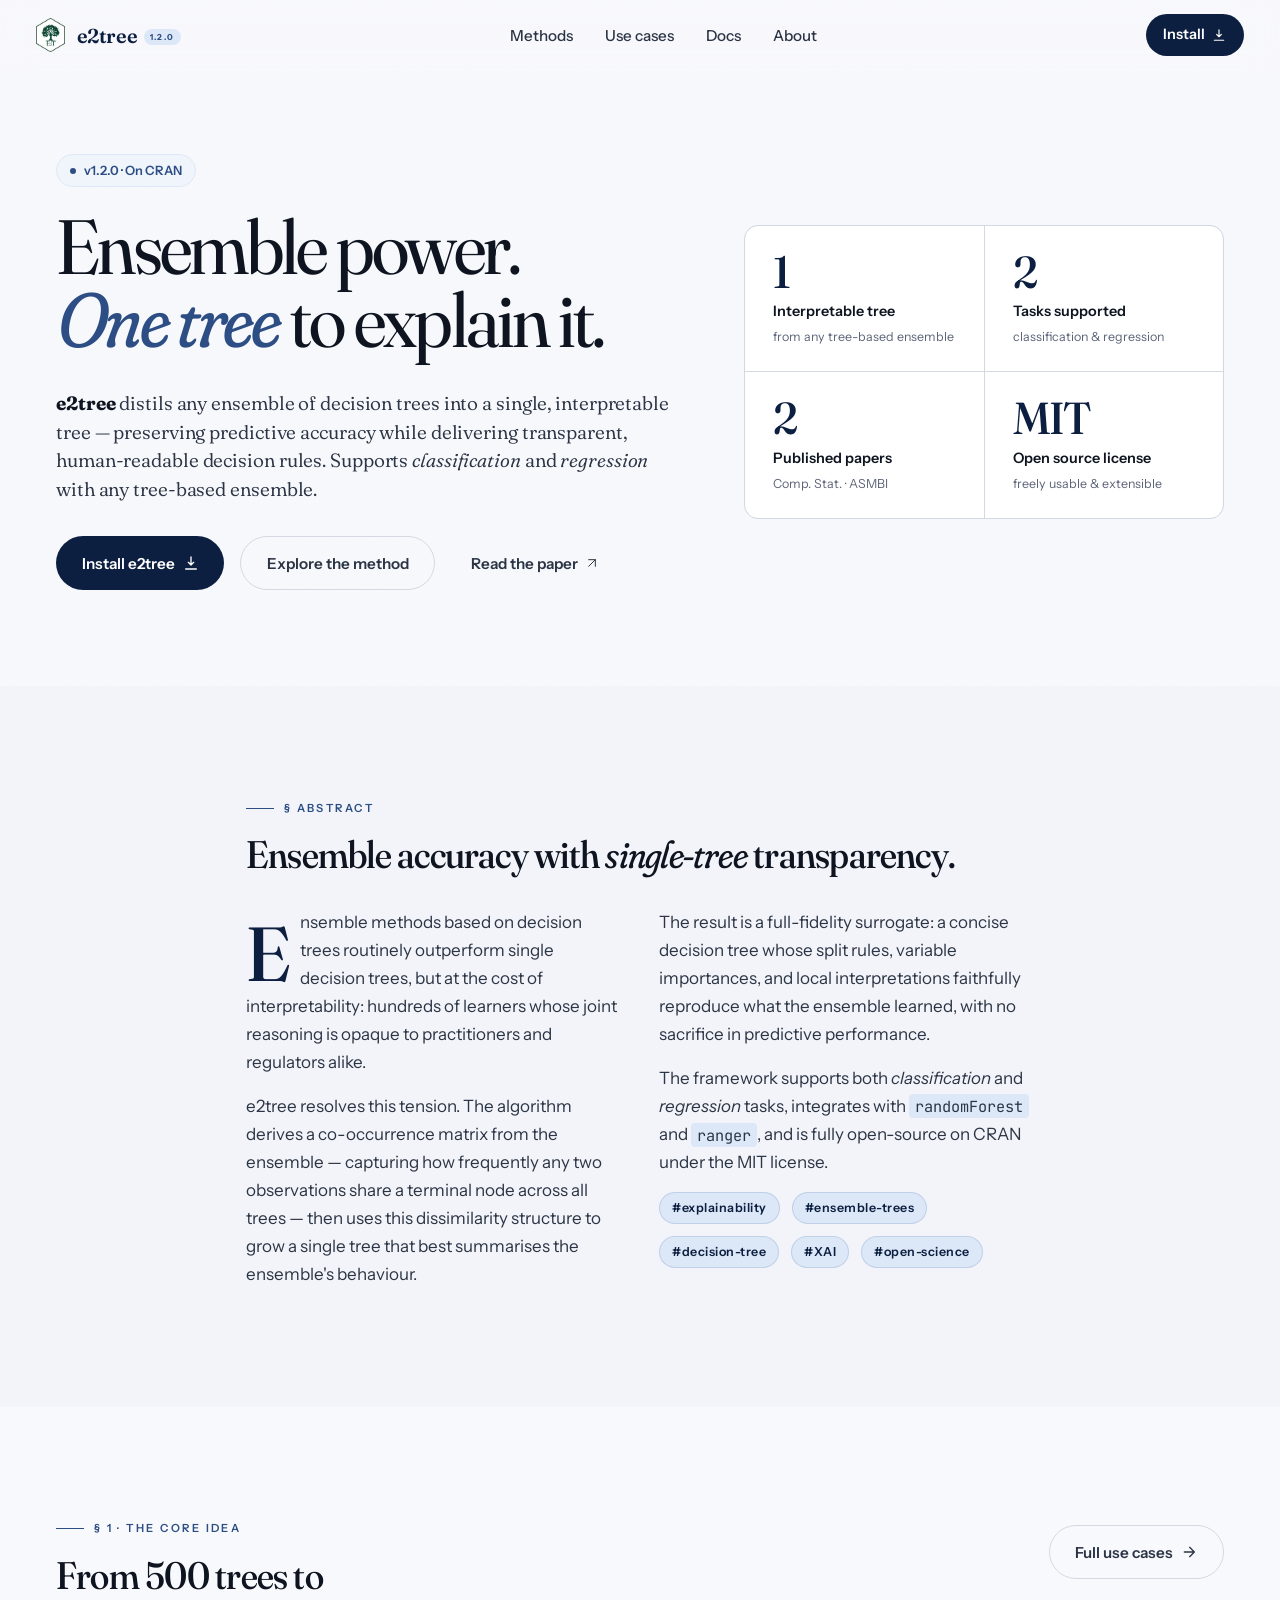
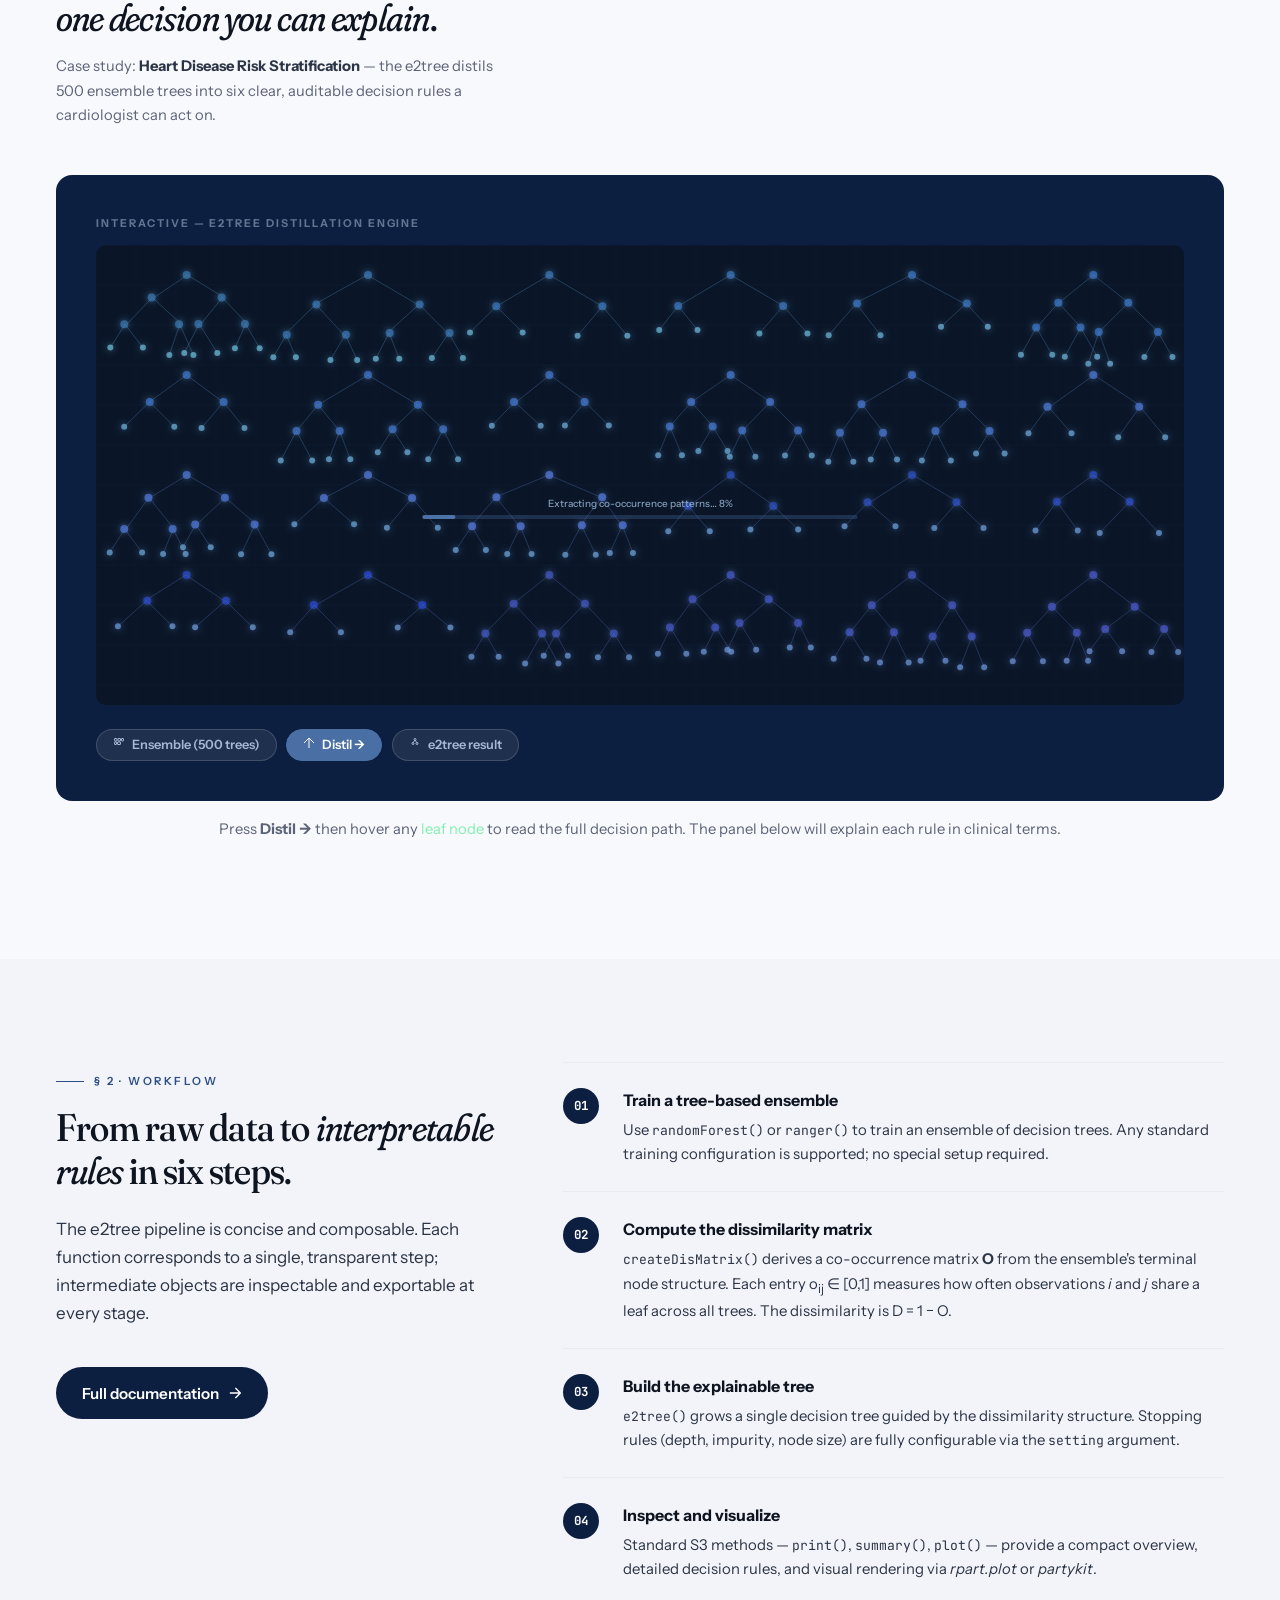
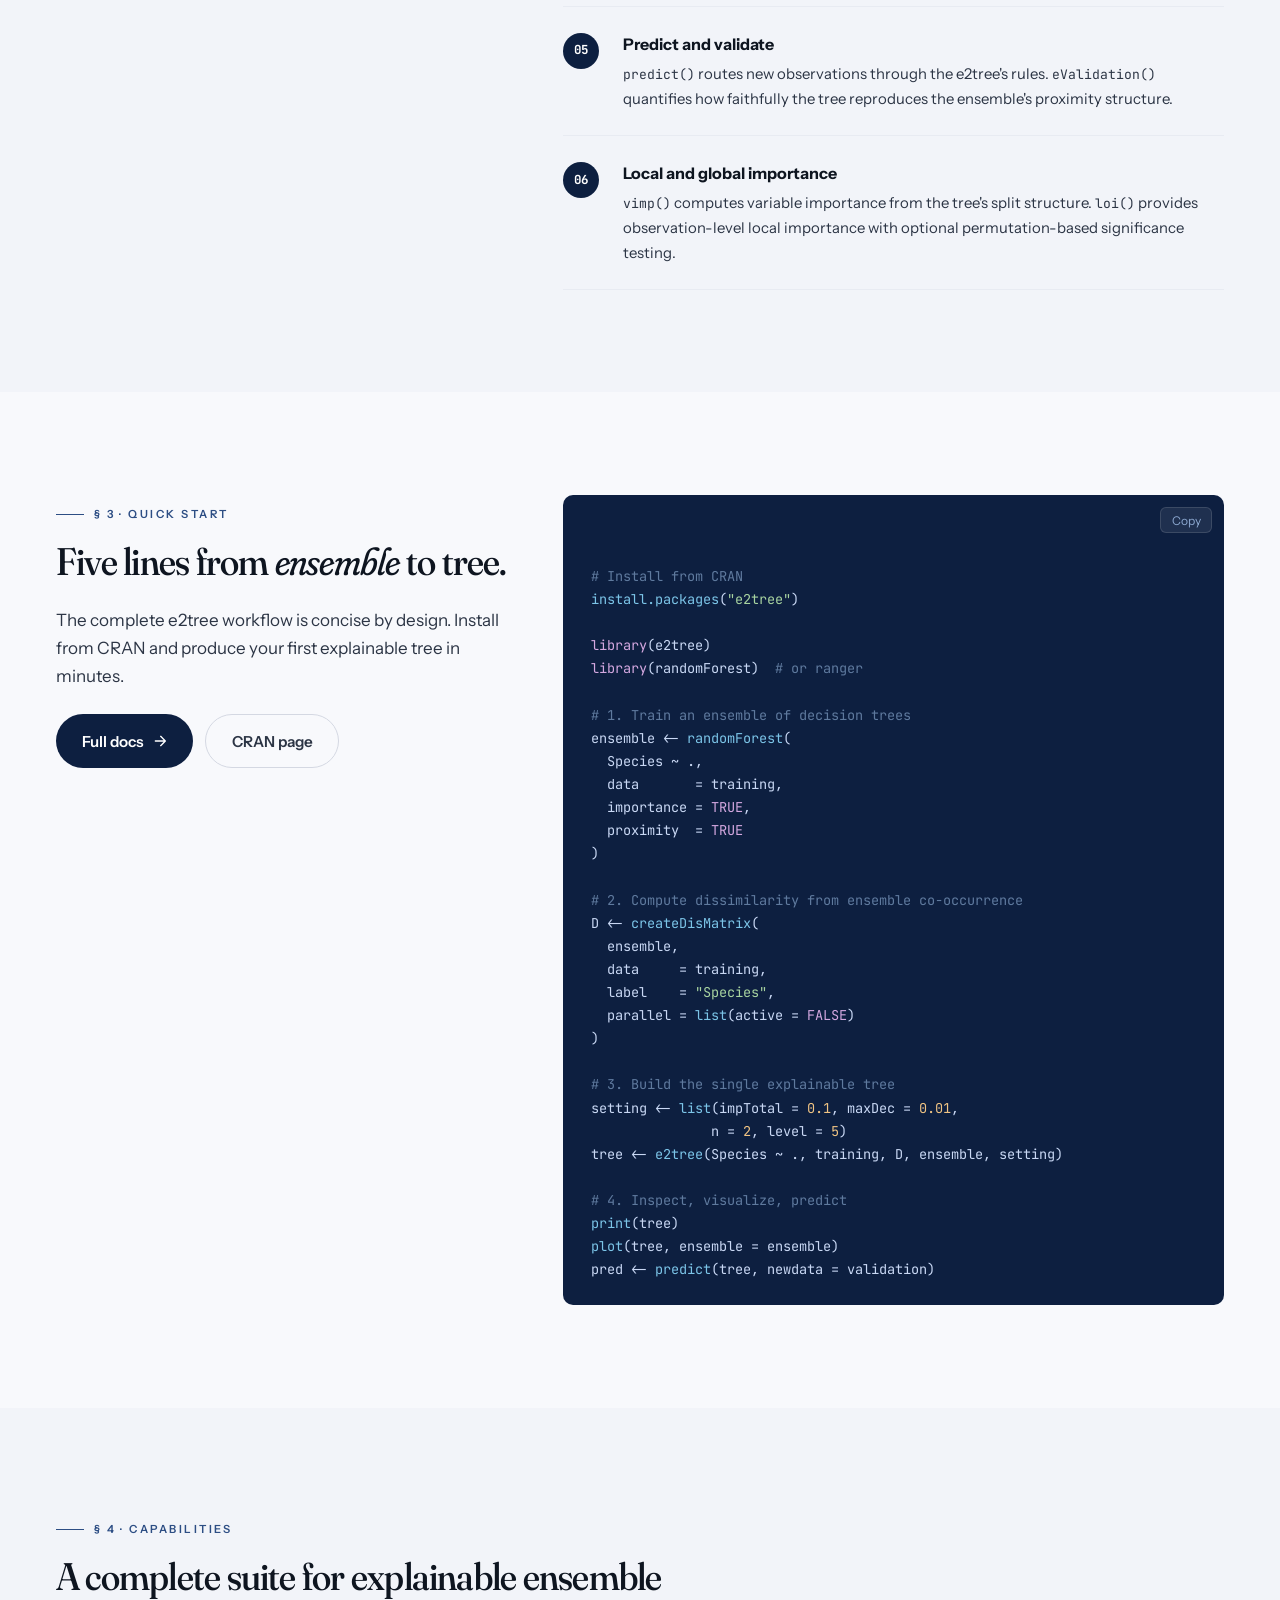
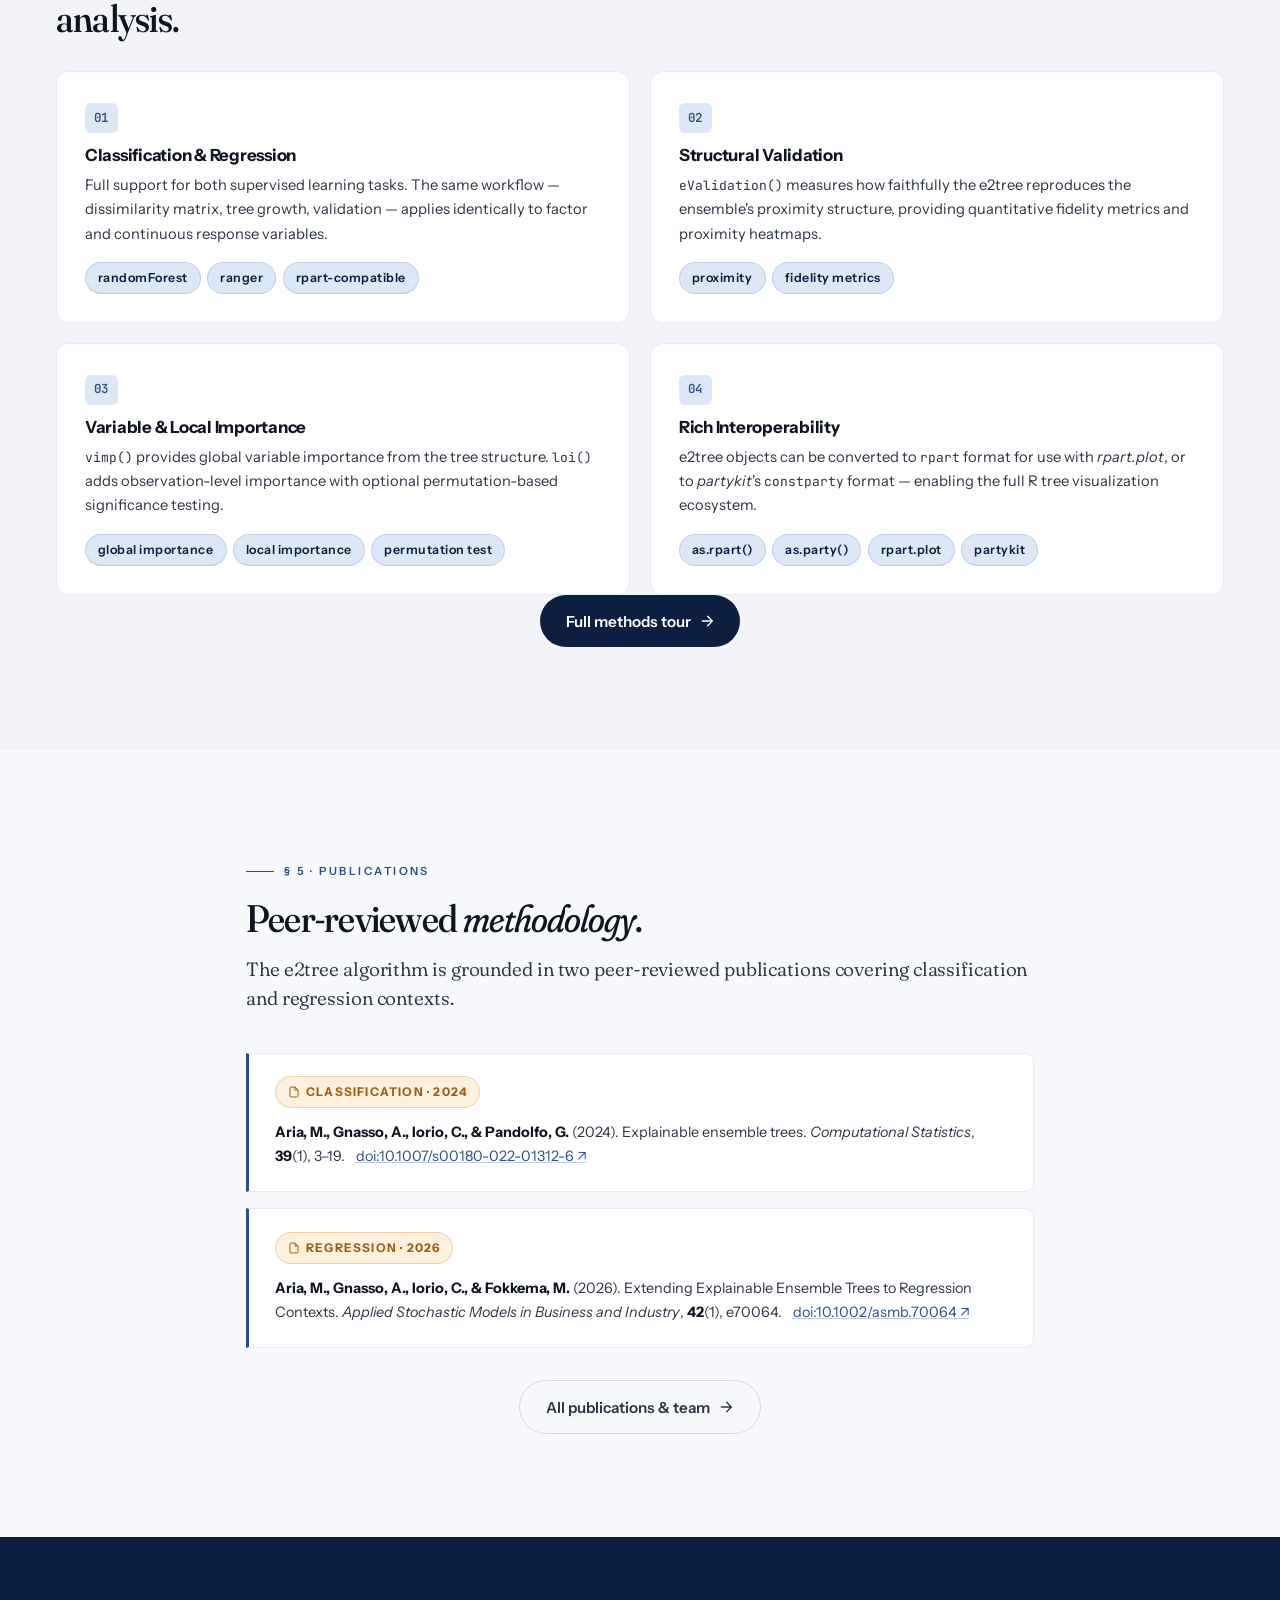
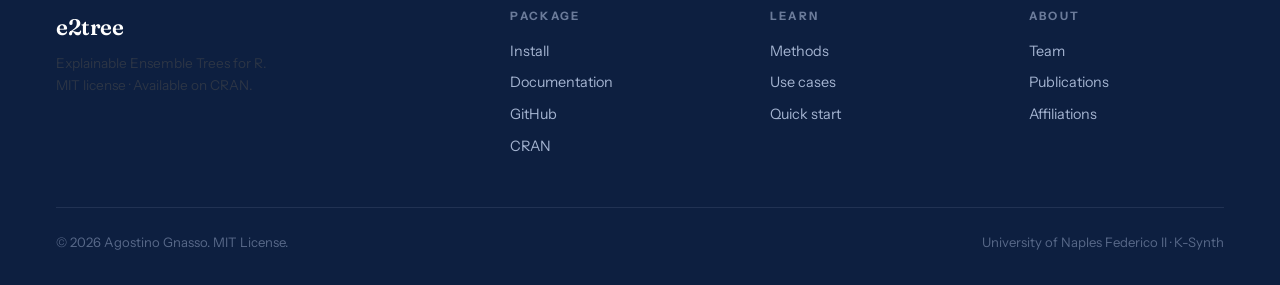
==== commit f94bfec8: "minor fix" ====
--- a/index.html
+++ b/index.html
@@ -451,7 +451,7 @@
       </div>
     </div>
     <div class="footer-bottom">
-      <span>&copy; 2026 Massimo Aria &amp; Agostino Gnasso. MIT License.</span>
+      <span>&copy; 2026 Agostino Gnasso. MIT License.</span>
       <span>University of Naples Federico II · K-Synth</span>
     </div>
   </div>
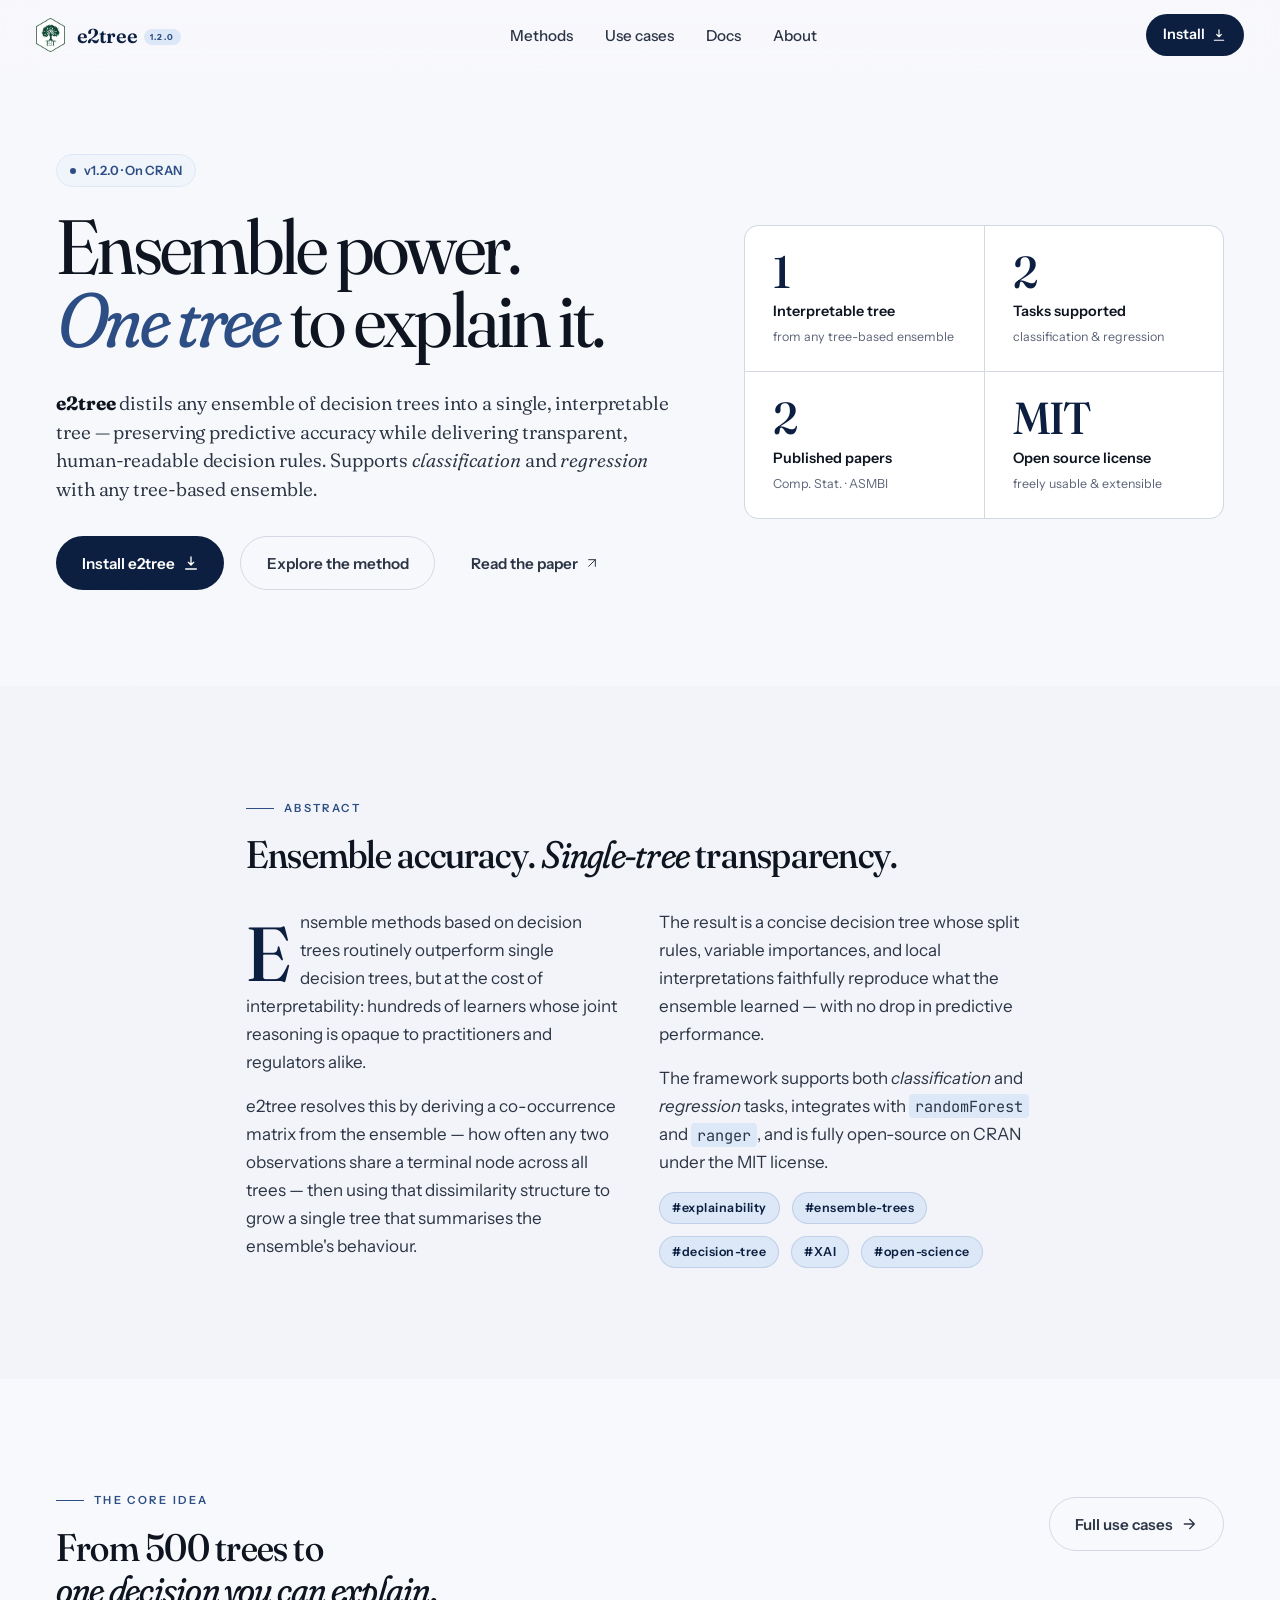
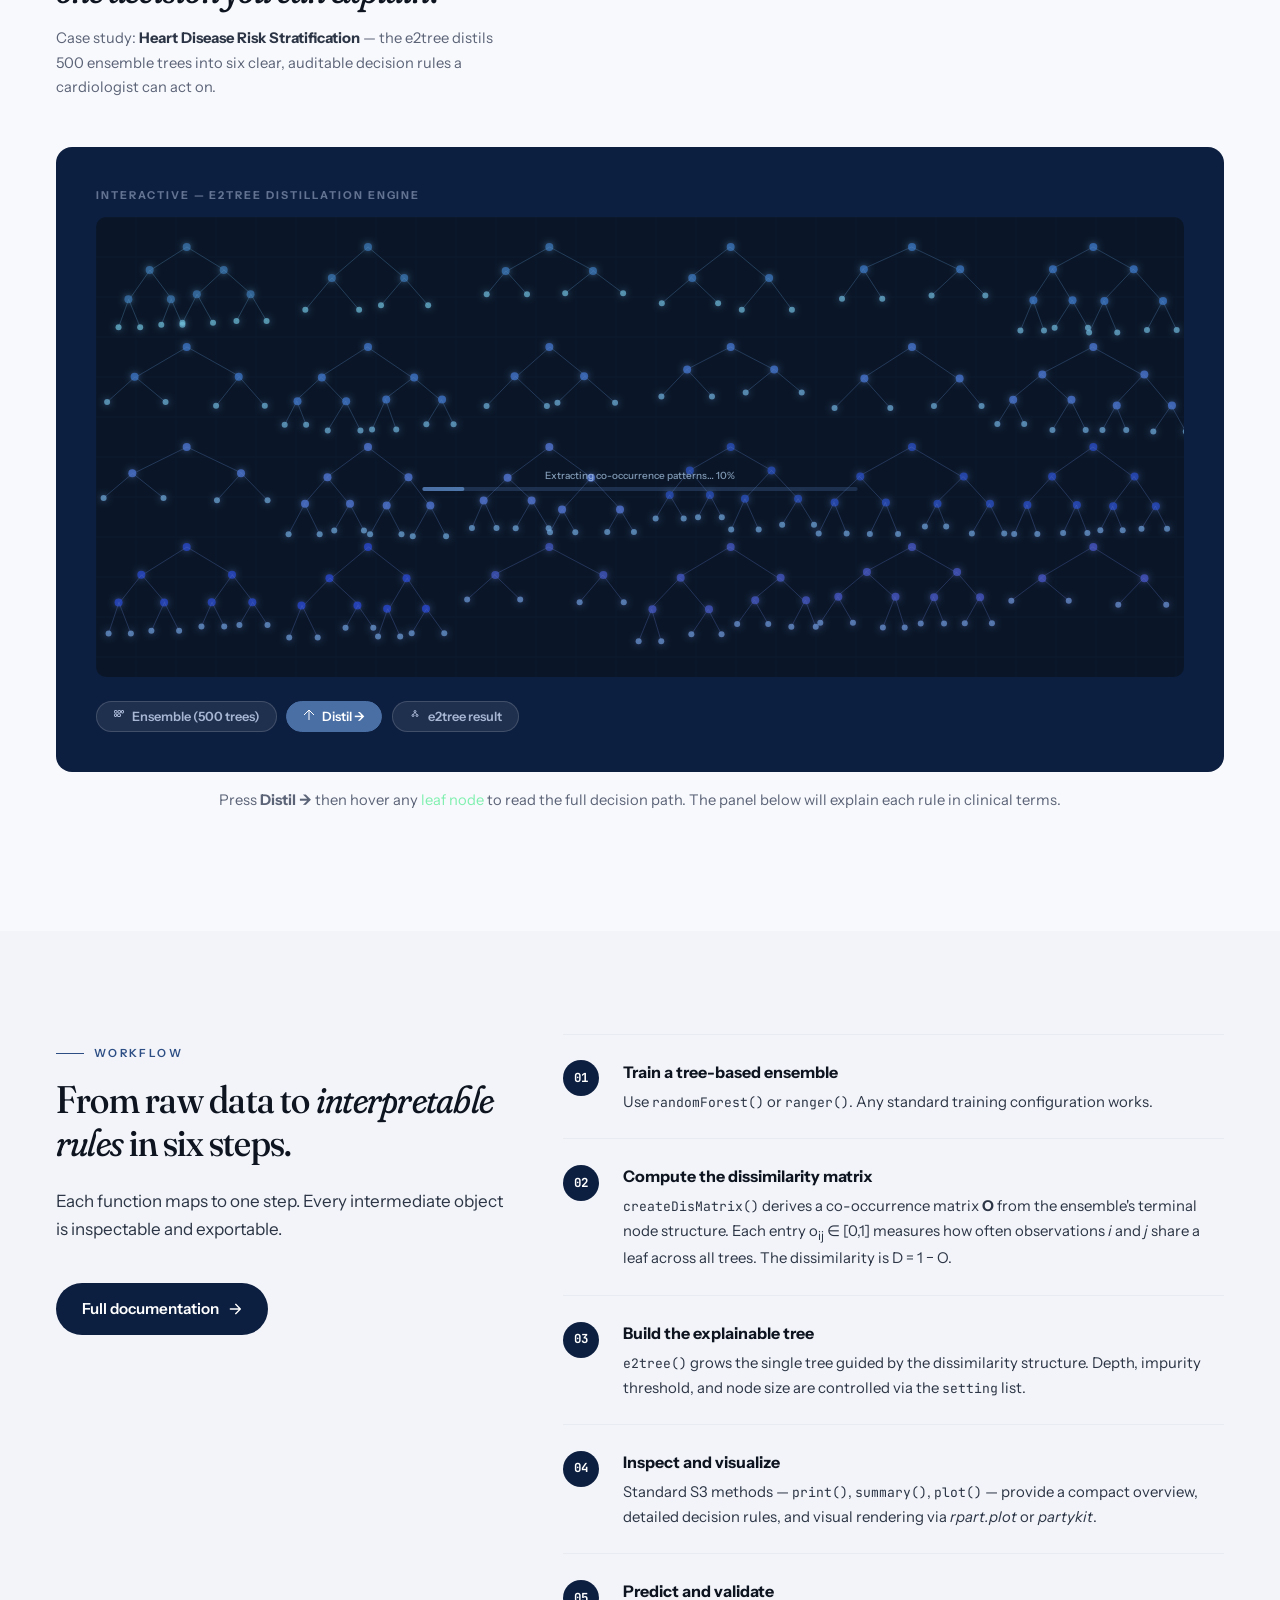
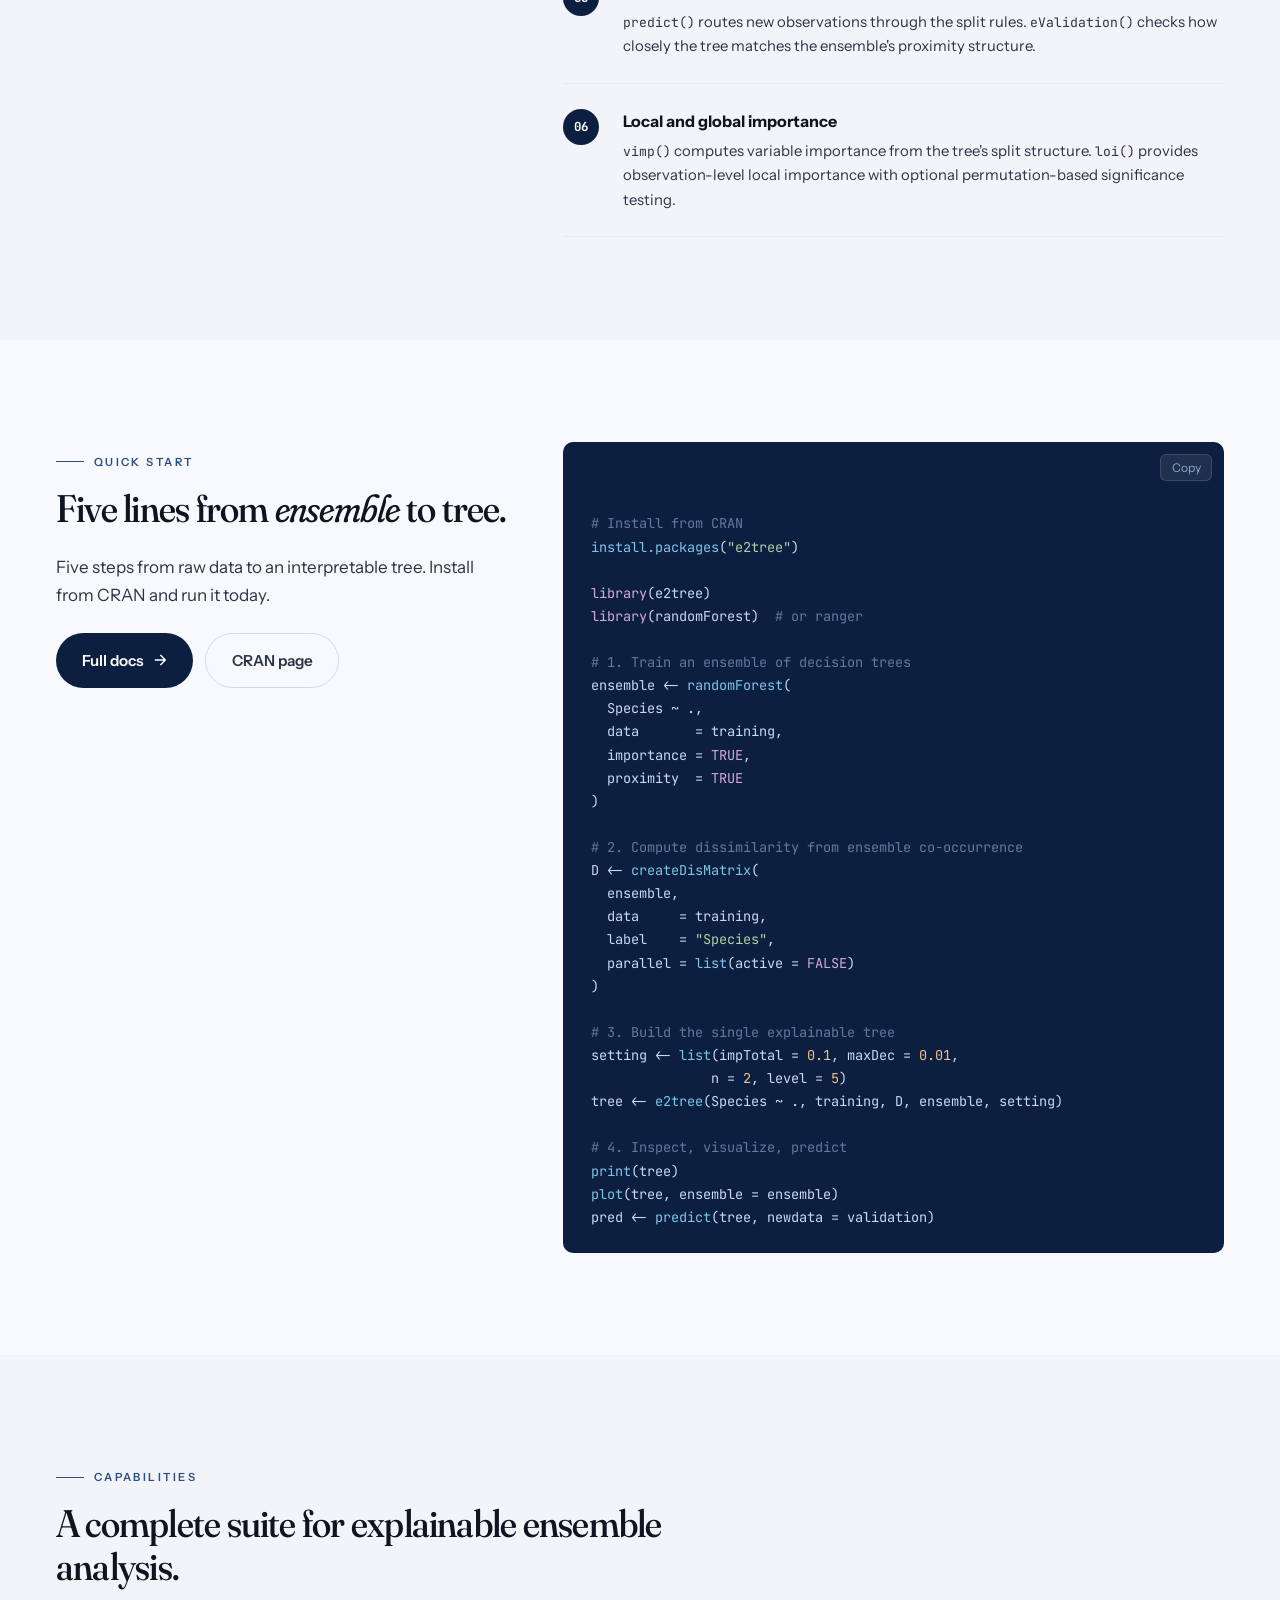
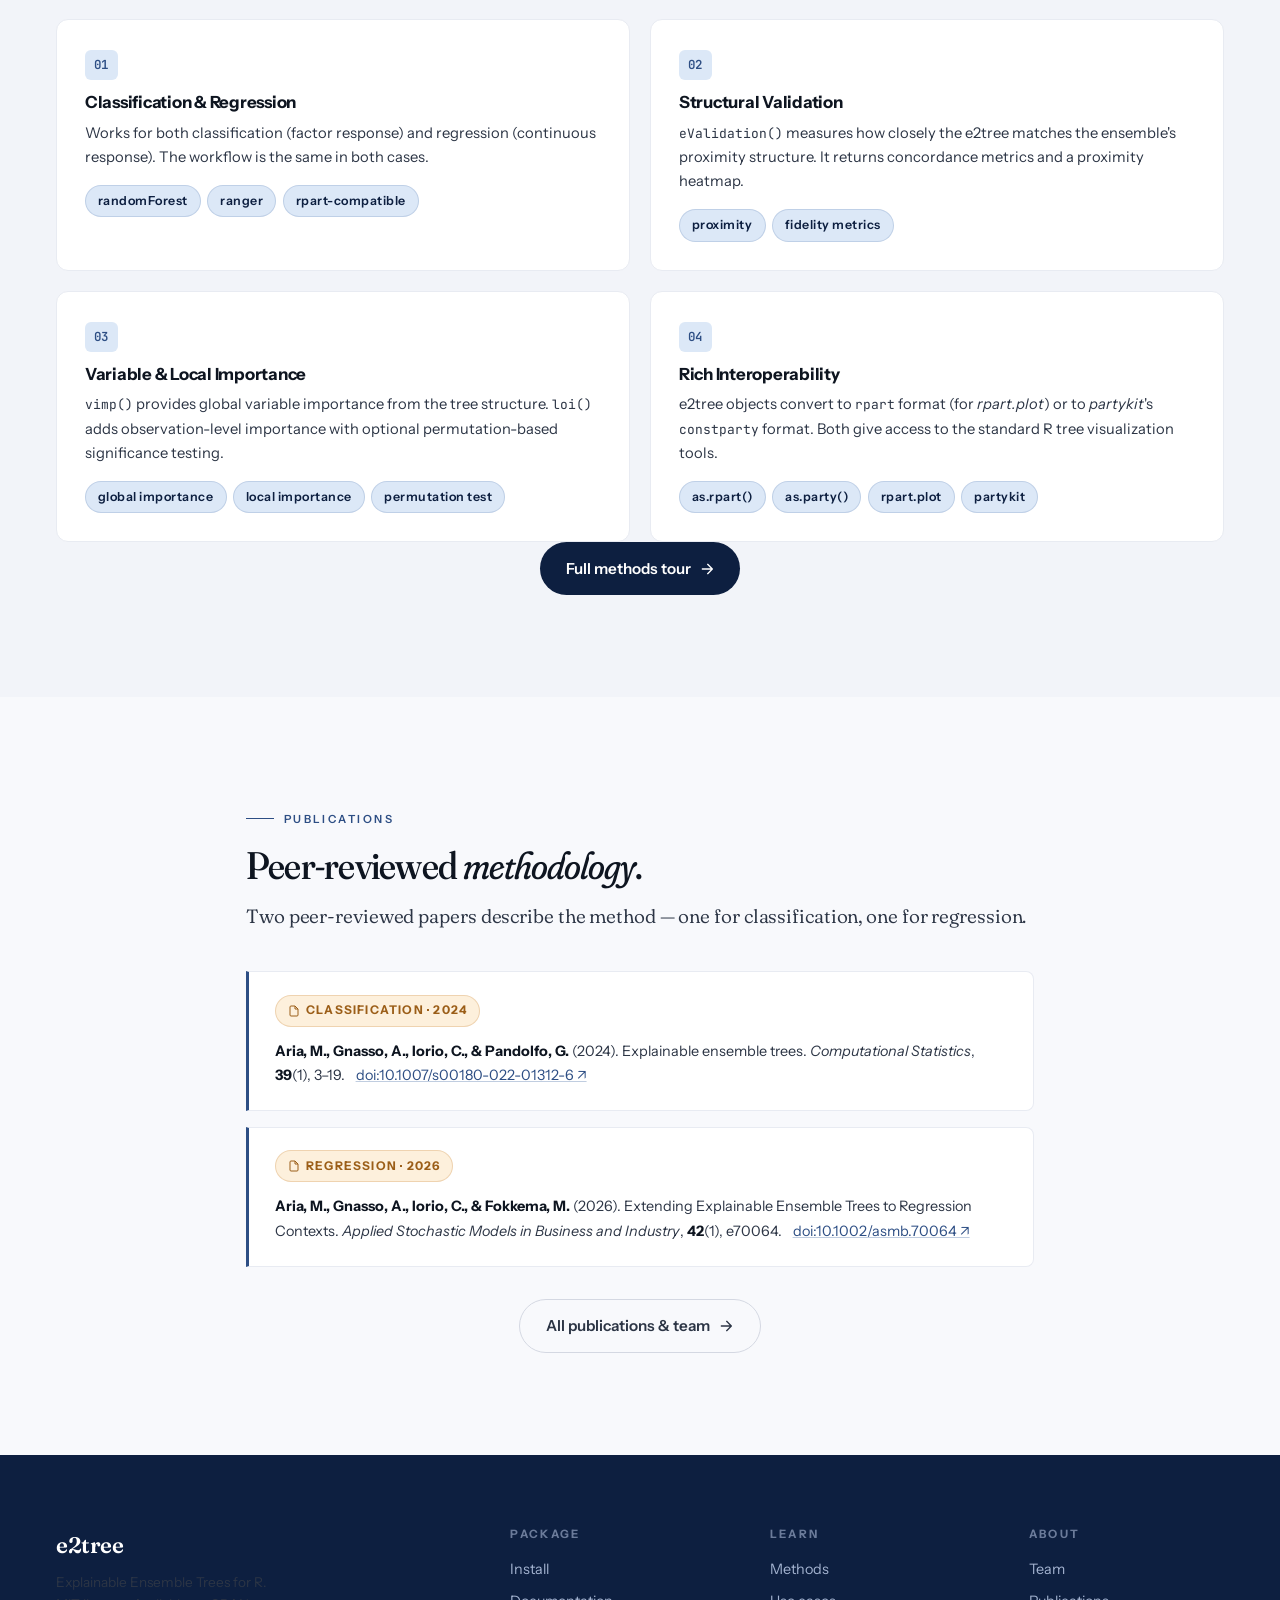
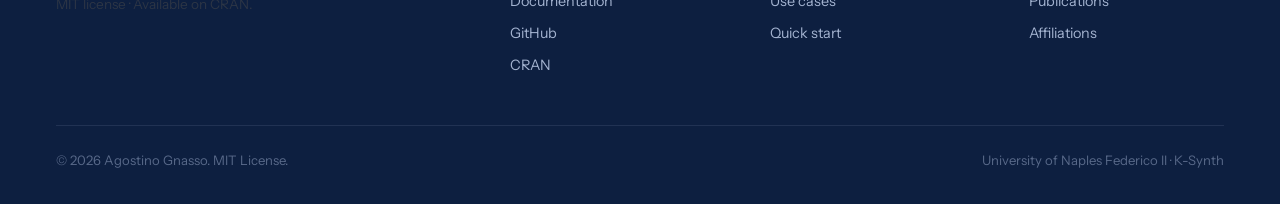
==== commit de0096d0: "minor fix" ====
--- a/index.html
+++ b/index.html
@@ -2,7 +2,8 @@
 <html lang="en">
 <head>
   <meta charset="UTF-8">
-  <meta name="viewport" content="width=device-width, initial-scale=1.0">
+  <meta name="viewport" content="width=device-width, initial-scale=1.0, viewport-fit=cover">
+  <meta name="theme-color" content="#0d1f40">
   <title>e2tree — Explainable Ensemble Trees · R package</title>
   <meta name="description" content="e2tree: an R package that distils any ensemble of decision trees into a single, interpretable tree while preserving predictive performance. Classification and regression.">
   <link rel="icon" type="image/png" href="images/e2tree_logo.png">
@@ -102,9 +103,9 @@
 <!-- ============ ABSTRACT ============ -->
 <section style="background: var(--paper-warm);">
   <div class="container-narrow">
-    <span class="kicker fade-in">§&nbsp;Abstract</span>
+    <span class="kicker fade-in">Abstract</span>
     <h2 class="display-md fade-in mt-4">
-      Ensemble accuracy with <em class="italic-display" style="font-weight:400">single-tree</em> transparency.
+      Ensemble accuracy. <em class="italic-display" style="font-weight:400">Single-tree</em> transparency.
     </h2>
     <div class="grid grid-2 mt-8" style="gap: clamp(1.5rem, 3vw, 3rem);">
       <div class="fade-in">
@@ -112,12 +113,12 @@
           Ensemble methods based on decision trees routinely outperform single decision trees, but at the cost of interpretability: hundreds of learners whose joint reasoning is opaque to practitioners and regulators alike.
         </p>
         <p>
-          e2tree resolves this tension. The algorithm derives a co-occurrence matrix from the ensemble &mdash; capturing how frequently any two observations share a terminal node across all trees &mdash; then uses this dissimilarity structure to grow a single tree that best summarises the ensemble's behaviour.
+          e2tree resolves this by deriving a co-occurrence matrix from the ensemble &mdash; how often any two observations share a terminal node across all trees &mdash; then using that dissimilarity structure to grow a single tree that summarises the ensemble's behaviour.
         </p>
       </div>
       <div class="fade-in fade-in-delay-1">
         <p>
-          The result is a full-fidelity surrogate: a concise decision tree whose split rules, variable importances, and local interpretations faithfully reproduce what the ensemble learned, with no sacrifice in predictive performance.
+          The result is a concise decision tree whose split rules, variable importances, and local interpretations faithfully reproduce what the ensemble learned &mdash; with no drop in predictive performance.
         </p>
         <p>
           The framework supports both <em>classification</em> and <em>regression</em> tasks, integrates with <code style="font-family:var(--font-mono);font-size:.9em;background:var(--e2-soft);padding:.1em .4em;border-radius:4px;">randomForest</code> and <code style="font-family:var(--font-mono);font-size:.9em;background:var(--e2-soft);padding:.1em .4em;border-radius:4px;">ranger</code>, and is fully open-source on CRAN under the MIT license.
@@ -139,7 +140,7 @@
   <div class="container">
     <div class="flex justify-between items-start mb-8" style="flex-wrap: wrap; gap: 1.5rem;">
       <div class="fade-in" style="max-width: 36em;">
-        <span class="kicker">§ 1 · The core idea</span>
+        <span class="kicker">The core idea</span>
         <h2 class="display-md mt-4">
           From 500 trees to<br>
           <em class="italic-display" style="font-weight:400">one decision you can explain</em>.
@@ -184,12 +185,12 @@
   <div class="container">
     <div class="grid grid-12" style="gap: 3rem;">
       <div style="grid-column: span 5;" class="fade-in">
-        <span class="kicker">§ 2 · Workflow</span>
+        <span class="kicker">Workflow</span>
         <h2 class="display-md mt-4">
           From raw data to <em class="italic-display" style="font-weight:400">interpretable rules</em> in six steps.
         </h2>
         <p class="mt-6">
-          The e2tree pipeline is concise and composable. Each function corresponds to a single, transparent step; intermediate objects are inspectable and exportable at every stage.
+          Each function maps to one step. Every intermediate object is inspectable and exportable.
         </p>
         <a href="documentation.html" class="btn btn-primary mt-6">
           Full documentation
@@ -203,7 +204,7 @@
             <div class="step-badge">01</div>
             <div>
               <div class="step-title">Train a tree-based ensemble</div>
-              <p class="step-desc">Use <code style="font-family:var(--font-mono);font-size:.88em;">randomForest()</code> or <code style="font-family:var(--font-mono);font-size:.88em;">ranger()</code> to train an ensemble of decision trees. Any standard training configuration is supported; no special setup required.</p>
+              <p class="step-desc">Use <code style="font-family:var(--font-mono);font-size:.88em;">randomForest()</code> or <code style="font-family:var(--font-mono);font-size:.88em;">ranger()</code>. Any standard training configuration works.</p>
             </div>
           </li>
           <li class="step-item">
@@ -217,7 +218,7 @@
             <div class="step-badge">03</div>
             <div>
               <div class="step-title">Build the explainable tree</div>
-              <p class="step-desc"><code style="font-family:var(--font-mono);font-size:.88em;">e2tree()</code> grows a single decision tree guided by the dissimilarity structure. Stopping rules (depth, impurity, node size) are fully configurable via the <code style="font-family:var(--font-mono);font-size:.88em;">setting</code> argument.</p>
+              <p class="step-desc"><code style="font-family:var(--font-mono);font-size:.88em;">e2tree()</code> grows the single tree guided by the dissimilarity structure. Depth, impurity threshold, and node size are controlled via the <code style="font-family:var(--font-mono);font-size:.88em;">setting</code> list.</p>
             </div>
           </li>
           <li class="step-item">
@@ -231,7 +232,7 @@
             <div class="step-badge">05</div>
             <div>
               <div class="step-title">Predict and validate</div>
-              <p class="step-desc"><code style="font-family:var(--font-mono);font-size:.88em;">predict()</code> routes new observations through the e2tree's rules. <code style="font-family:var(--font-mono);font-size:.88em;">eValidation()</code> quantifies how faithfully the tree reproduces the ensemble's proximity structure.</p>
+              <p class="step-desc"><code style="font-family:var(--font-mono);font-size:.88em;">predict()</code> routes new observations through the split rules. <code style="font-family:var(--font-mono);font-size:.88em;">eValidation()</code> checks how closely the tree matches the ensemble's proximity structure.</p>
             </div>
           </li>
           <li class="step-item">
@@ -252,12 +253,12 @@
   <div class="container">
     <div class="grid grid-12" style="gap: 3rem; align-items: start;">
       <div style="grid-column: span 5;" class="fade-in">
-        <span class="kicker">§ 3 · Quick start</span>
+        <span class="kicker">Quick start</span>
         <h2 class="display-md mt-4">
           Five lines from <em class="italic-display" style="font-weight:400">ensemble</em> to tree.
         </h2>
         <p class="mt-6">
-          The complete e2tree workflow is concise by design. Install from CRAN and produce your first explainable tree in minutes.
+          Five steps from raw data to an interpretable tree. Install from CRAN and run it today.
         </p>
         <div class="flex gap-3 mt-6" style="flex-wrap: wrap;">
           <a href="documentation.html" class="btn btn-primary">
@@ -313,7 +314,7 @@
 <section style="background: var(--paper-warm);">
   <div class="container">
     <div class="mb-10">
-      <span class="kicker fade-in">§ 4 · Capabilities</span>
+      <span class="kicker fade-in">Capabilities</span>
       <h2 class="display-md mt-4 fade-in" style="max-width: 18em;">A complete suite for explainable ensemble analysis.</h2>
     </div>
 
@@ -321,7 +322,7 @@
       <div class="card fade-in">
         <div class="module-num" style="display:inline-block; margin-bottom: .75rem;">01</div>
         <h3 class="module-title" style="font-size:1.05rem; margin-bottom:.5rem;">Classification &amp; Regression</h3>
-        <p class="module-desc">Full support for both supervised learning tasks. The same workflow &mdash; dissimilarity matrix, tree growth, validation &mdash; applies identically to factor and continuous response variables.</p>
+        <p class="module-desc">Works for both classification (factor response) and regression (continuous response). The workflow is the same in both cases.</p>
         <div class="module-tags mt-4">
           <span class="pill">randomForest</span>
           <span class="pill">ranger</span>
@@ -332,7 +333,7 @@
       <div class="card fade-in fade-in-delay-1">
         <div class="module-num" style="display:inline-block; margin-bottom: .75rem;">02</div>
         <h3 class="module-title" style="font-size:1.05rem; margin-bottom:.5rem;">Structural Validation</h3>
-        <p class="module-desc"><code style="font-family:var(--font-mono);font-size:.88em;">eValidation()</code> measures how faithfully the e2tree reproduces the ensemble's proximity structure, providing quantitative fidelity metrics and proximity heatmaps.</p>
+        <p class="module-desc"><code style="font-family:var(--font-mono);font-size:.88em;">eValidation()</code> measures how closely the e2tree matches the ensemble's proximity structure. It returns concordance metrics and a proximity heatmap.</p>
         <div class="module-tags mt-4">
           <span class="pill">proximity</span>
           <span class="pill">fidelity metrics</span>
@@ -353,7 +354,7 @@
       <div class="card fade-in fade-in-delay-1">
         <div class="module-num" style="display:inline-block; margin-bottom: .75rem;">04</div>
         <h3 class="module-title" style="font-size:1.05rem; margin-bottom:.5rem;">Rich Interoperability</h3>
-        <p class="module-desc">e2tree objects can be converted to <code style="font-family:var(--font-mono);font-size:.88em;">rpart</code> format for use with <em>rpart.plot</em>, or to <em>partykit</em>'s <code style="font-family:var(--font-mono);font-size:.88em;">constparty</code> format &mdash; enabling the full R tree visualization ecosystem.</p>
+        <p class="module-desc">e2tree objects convert to <code style="font-family:var(--font-mono);font-size:.88em;">rpart</code> format (for <em>rpart.plot</em>) or to <em>partykit</em>'s <code style="font-family:var(--font-mono);font-size:.88em;">constparty</code> format. Both give access to the standard R tree visualization tools.</p>
         <div class="module-tags mt-4">
           <span class="pill">as.rpart()</span>
           <span class="pill">as.party()</span>
@@ -375,12 +376,12 @@
 <!-- ============ PAPER ============ -->
 <section id="paper">
   <div class="container-narrow">
-    <span class="kicker fade-in">§ 5 · Publications</span>
+    <span class="kicker fade-in">Publications</span>
     <h2 class="display-md mt-4 fade-in">
       Peer-reviewed <em class="italic-display" style="font-weight:400">methodology</em>.
     </h2>
     <p class="lede mt-4 fade-in fade-in-delay-1">
-      The e2tree algorithm is grounded in two peer-reviewed publications covering classification and regression contexts.
+      Two peer-reviewed papers describe the method &mdash; one for classification, one for regression.
     </p>
 
     <div class="grid" style="gap: 1rem; margin-top: 2.5rem;">
--- a/css/style.css
+++ b/css/style.css
@@ -976,10 +976,11 @@
   padding: clamp(1.5rem, 3vw, 2.5rem);
   overflow-x: auto;
 }
-#uc-tree-svg {
+#uc-tree-svg-medical,
+#uc-tree-svg-credit,
+#uc-tree-svg-maint {
   display: block;
   width: 100%;
-  min-width: 700px;
   height: auto;
 }
 
@@ -1157,3 +1158,147 @@
   margin-bottom: .75rem;
 }
 
+
+/* ===========================================================
+   MOBILE OPTIMIZATIONS
+   =========================================================== */
+
+/* Prevent horizontal overflow globally */
+html, body { overflow-x: hidden; }
+
+/* Touch-friendly scroll on overflow containers */
+.code-block,
+.uc-tree-container,
+.compare-wrap,
+.docs-sidebar { -webkit-overflow-scrolling: touch; }
+
+/* SVG trees — respect container width, horizontal scroll inside */
+#uc-tree-svg-medical,
+#uc-tree-svg-credit,
+#uc-tree-svg-maint {
+  display: block;
+  min-width: 640px;
+  height: auto;
+}
+
+/* ---- Grid-12 span overflow fix at tablet (960px) ---- */
+@media (max-width: 960px) {
+  .grid-12 > [style*="span 7"],
+  .grid-12 > [style*="span 6"] { grid-column: span 6 !important; }
+}
+
+/* ---- Tablet (≤ 820px) ---- */
+@media (max-width: 820px) {
+  /* Docs layout stacks vertically (sidebar already handled) */
+  .docs-layout { grid-template-columns: 1fr; }
+
+  /* Scenario-tab bar: smaller text */
+  .scenario-tab { font-size: .78rem; padding: .4rem .85rem; }
+
+  /* Profile buttons: smaller */
+  .profile-btn { font-size: .78rem; padding: .4rem .85rem; }
+
+  /* Use-cases explorer header: stack vertically */
+  #tree-explorer > .container > .flex,
+  #credit-explorer > .container > .flex,
+  #maint-explorer  > .container > .flex {
+    flex-direction: column;
+    align-items: flex-start;
+  }
+  #tree-explorer .profile-btn,
+  #credit-explorer .profile-btn,
+  #maint-explorer  .profile-btn { width: 100%; text-align: left; }
+
+  /* Scroll hint on SVG containers */
+  .uc-tree-container::after {
+    content: "← scroll →";
+    display: block;
+    text-align: center;
+    font-size: .7rem;
+    color: rgba(201,216,244,.4);
+    padding: .4rem 0 0;
+    letter-spacing: .1em;
+  }
+}
+
+/* ---- Mobile (≤ 640px) ---- */
+@media (max-width: 640px) {
+  /* Section spacing */
+  section { padding: clamp(2.5rem, 7vw, 4rem) 0; }
+  .hero   { padding-top: 5.5rem; padding-bottom: 2rem; }
+
+  /* Force all grid-12 spans to full width */
+  .grid-12 > * { grid-column: 1 / -1 !important; }
+
+  /* Hero stats: keep 2×2 */
+  .hero-stats { grid-template-columns: 1fr 1fr; }
+  .stat-num   { font-size: clamp(1.6rem, 7vw, 2.4rem); }
+
+  /* Person cards: stack avatar above text */
+  .person { flex-direction: column; gap: .85rem; }
+  .person-avatar-placeholder { width: 56px; height: 56px; font-size: 1.1rem; }
+
+  /* Demo controls: wrap tightly */
+  .demo-controls { gap: .35rem; }
+  .demo-btn { font-size: .72rem; padding: .38rem .65rem; }
+
+  /* Module items: stack num + body vertically on very small */
+  .module { gap: .75rem; }
+
+  /* Step items */
+  .step-item { gap: .85rem; }
+  .step-badge { width: 30px; height: 30px; font-size: .7rem; flex-shrink: 0; }
+
+  /* Cards */
+  .card { padding: 1.1rem; }
+
+  /* Citation box */
+  .citation { padding: 1rem 1.1rem; font-size: .85rem; }
+
+  /* Code blocks: allow horizontal scroll, no forced font shrink */
+  .code-block { font-size: .78rem; padding: 1.1rem 1.25rem; }
+  .code-block .copy-btn { font-size: .68rem; padding: .2rem .5rem; top: .5rem; right: .5rem; }
+
+  /* Footer grid: single column */
+  .footer-grid { grid-template-columns: 1fr; gap: 1.5rem; }
+  .footer-bottom { flex-direction: column; gap: .4rem; font-size: .75rem; }
+
+  /* Nav: hide version badge to save space */
+  .nav-brand .wordmark sup { display: none; }
+
+  /* Hide secondary stat-sub on small */
+  .stat-sub { font-size: .7rem; }
+
+  /* Comparison table: smaller text */
+  .compare-table th,
+  .compare-table td { padding: .5rem .65rem; font-size: .8rem; }
+}
+
+/* ---- Small mobile (≤ 430px) ---- */
+@media (max-width: 430px) {
+  /* Hero headline tighter */
+  .display-xl { font-size: clamp(2rem, 9vw, 3rem); line-height: 1.0; }
+  .display-lg { font-size: clamp(1.7rem, 7.5vw, 2.4rem); }
+  .display-md { font-size: clamp(1.4rem, 6.5vw, 2rem); }
+
+  /* Lede text */
+  .lede { font-size: 1rem; }
+
+  /* Buttons wrap to full width */
+  .btn { width: 100%; justify-content: center; }
+  .flex[style*="flex-wrap: wrap"] { flex-direction: column; }
+
+  /* Scenario tabs: single column */
+  .scenario-tabs { flex-direction: column; }
+  .scenario-tab  { width: 100%; text-align: left; border-radius: 8px; }
+
+  /* Canvas explain panel */
+  #tree-explain  { font-size: .8rem; padding: .85rem 1rem; }
+  .explain-rule  { font-size: .75rem; }
+
+  /* Use-cases explain panel */
+  [id^="uc-explain-panel"] { padding: 1rem 1.1rem; }
+  .uc-panel-rule            { font-size: .75rem; }
+  .uc-panel-verdict         { font-size: 1rem; }
+  .uc-panel-detail          { font-size: .82rem; }
+}
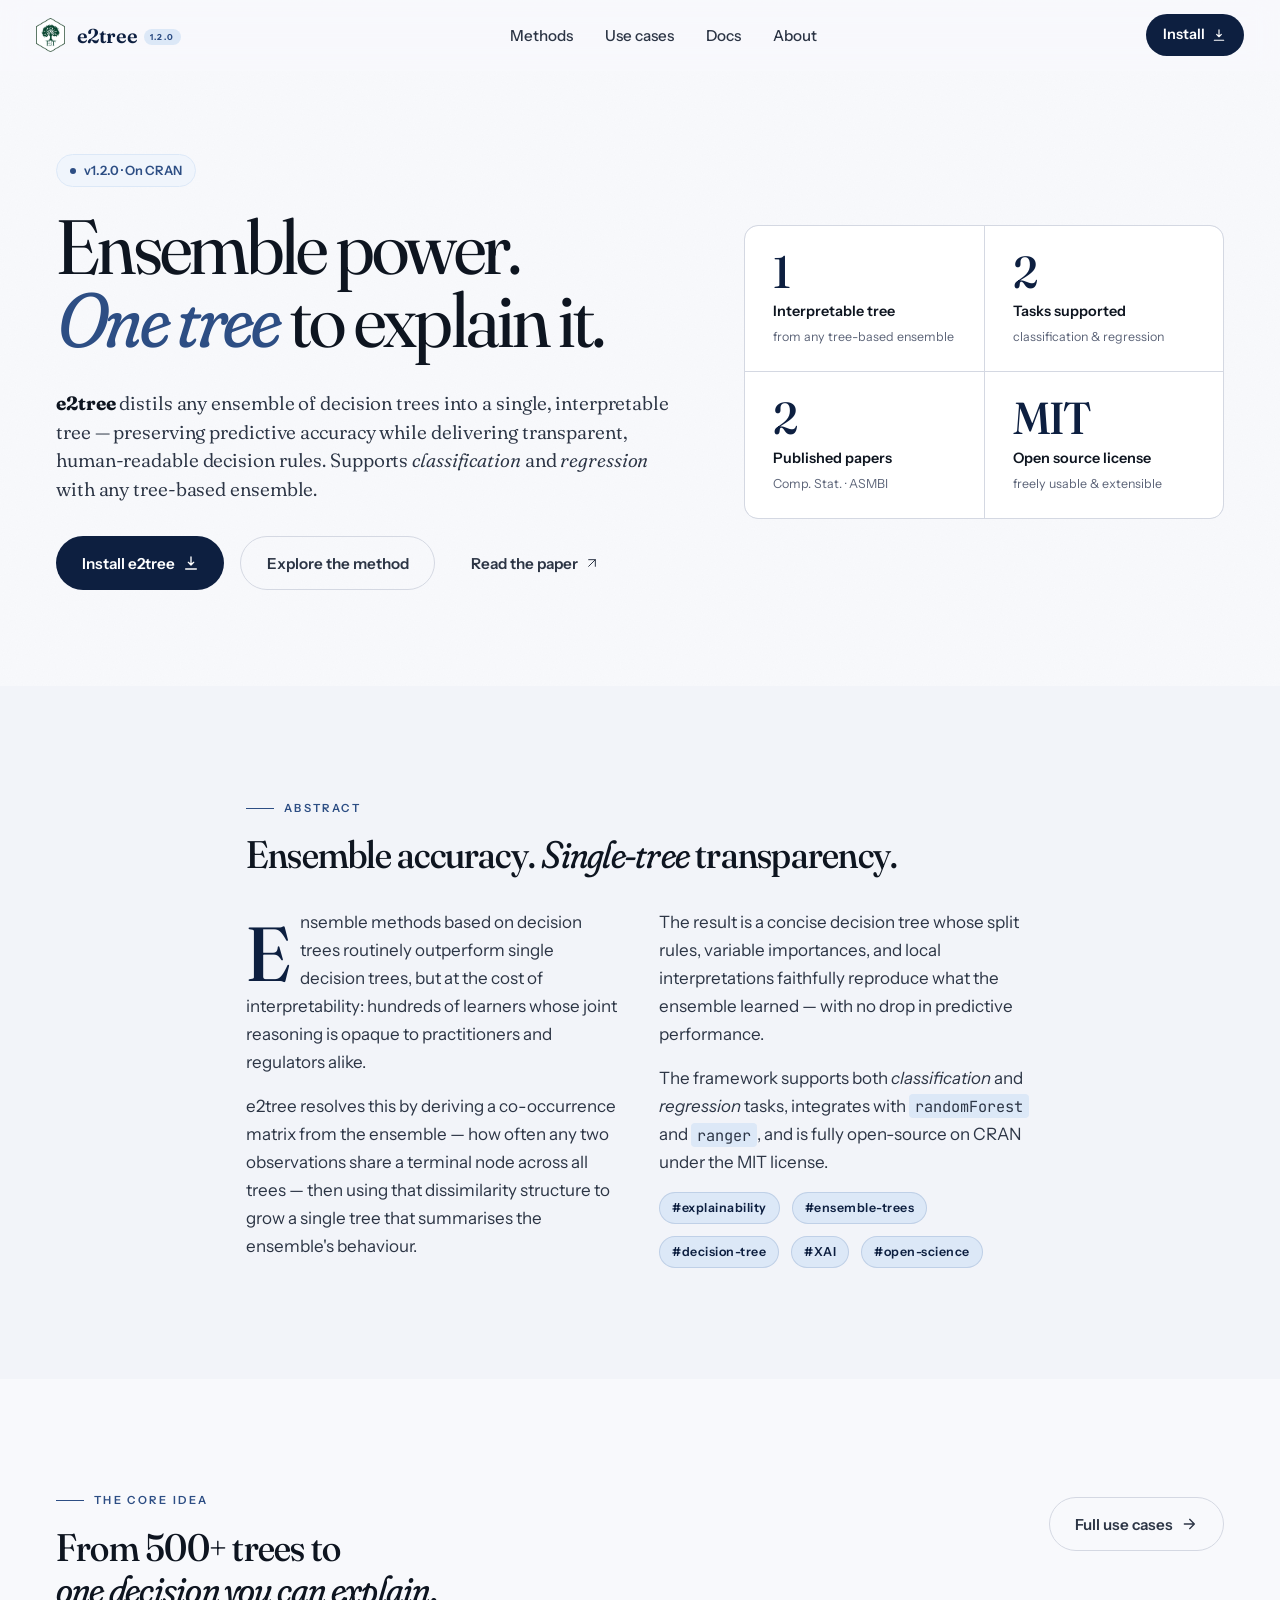
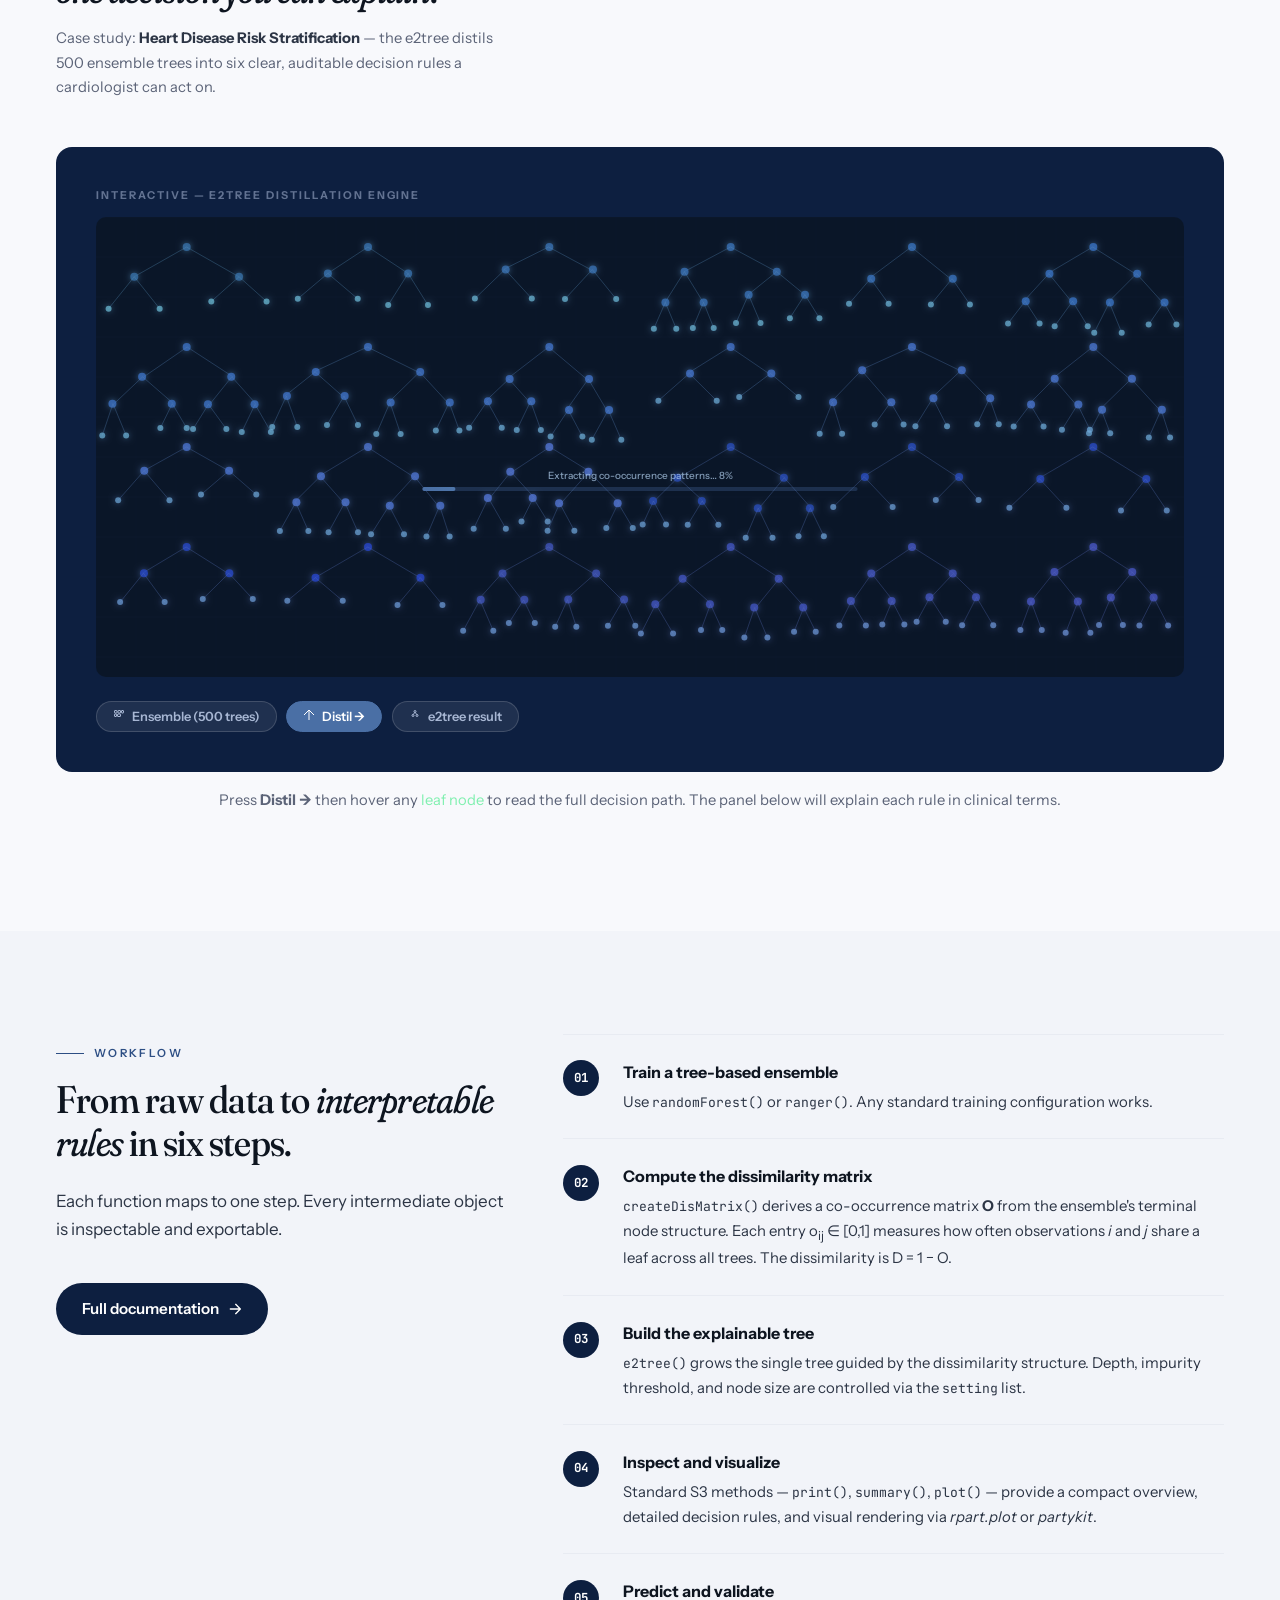
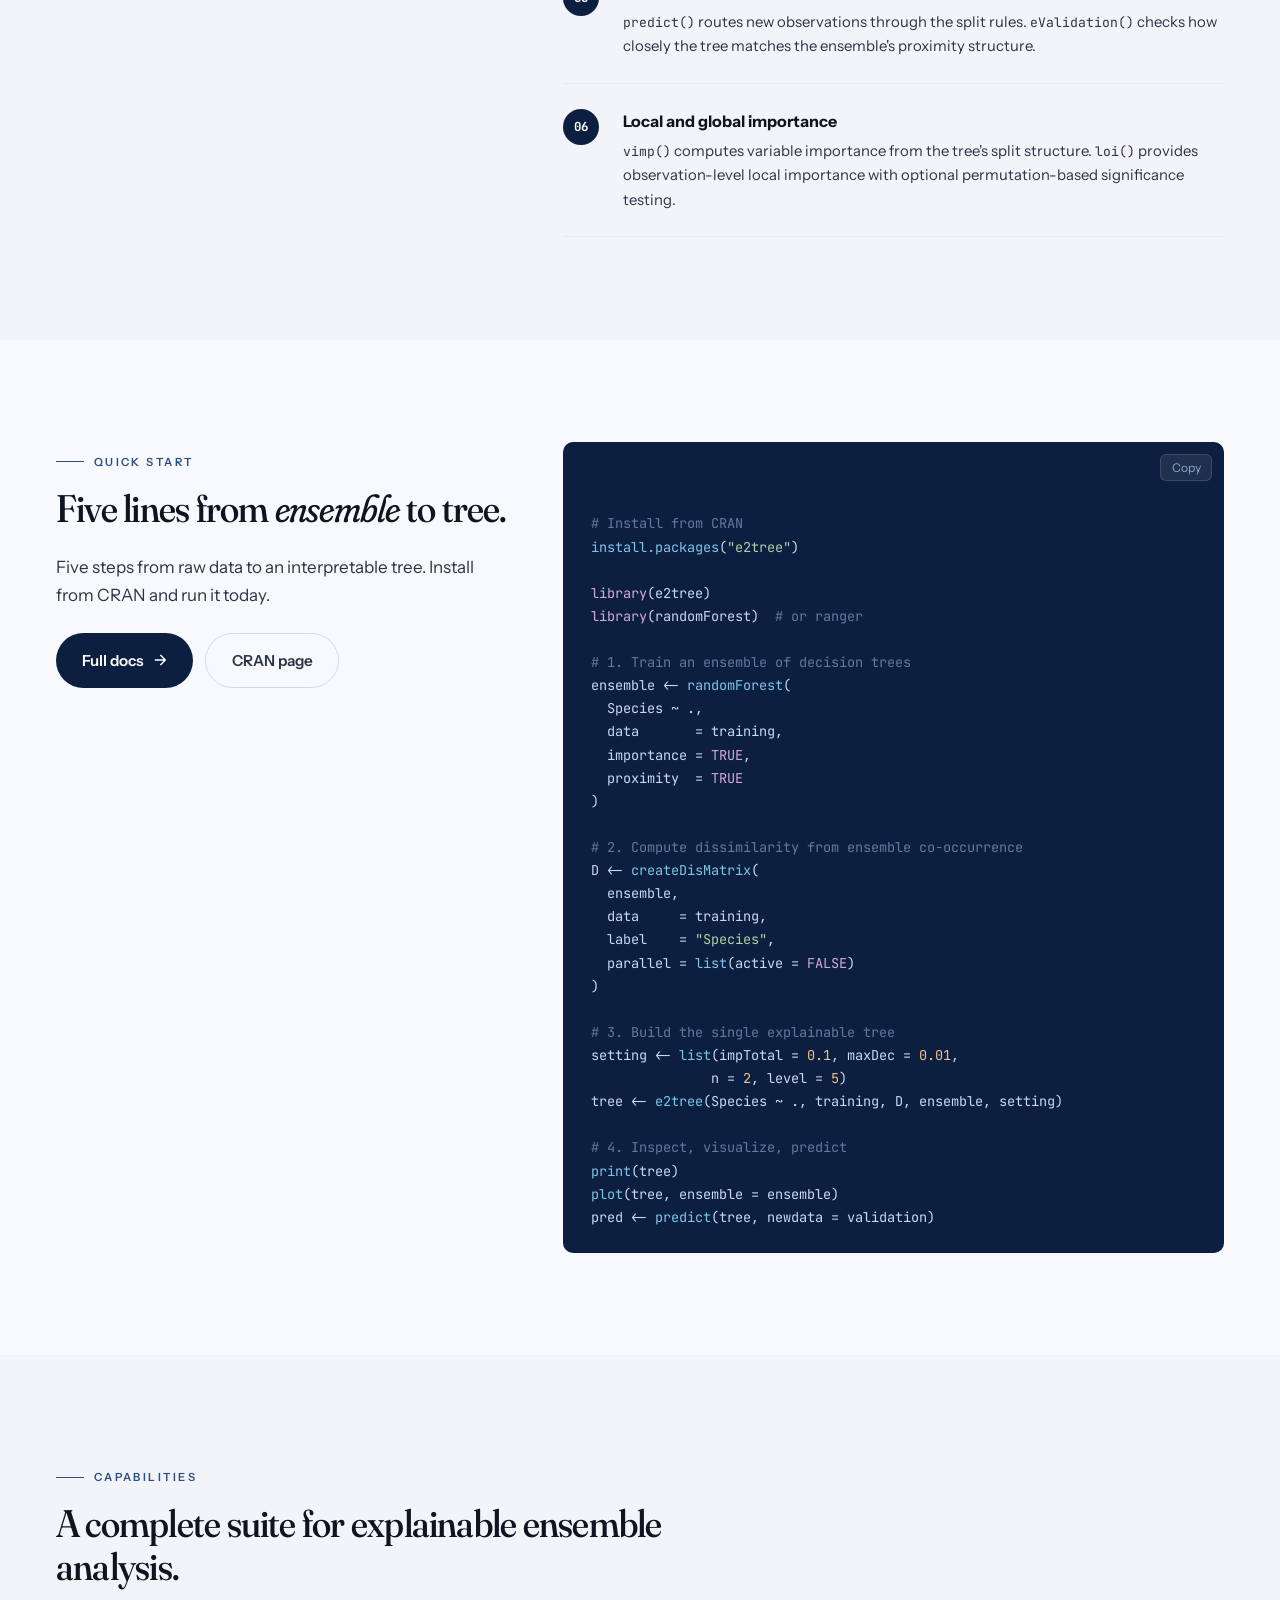
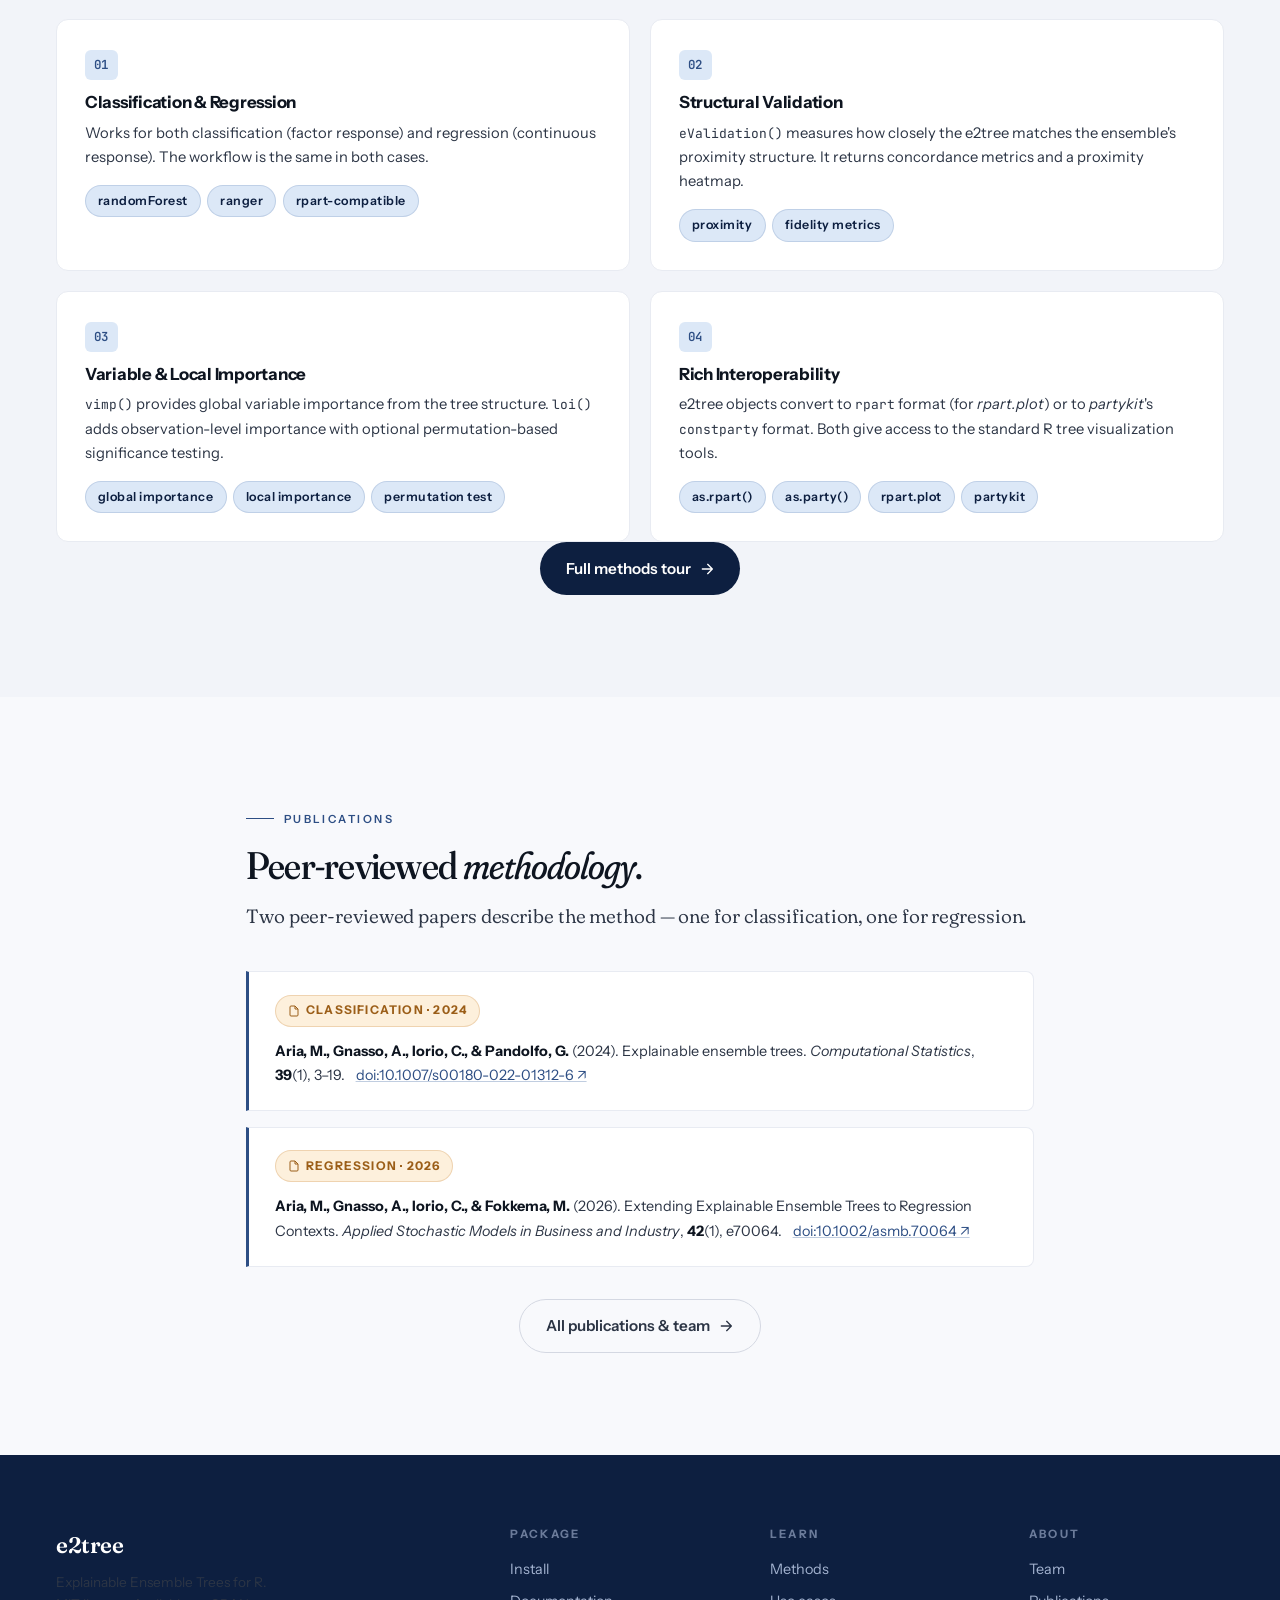
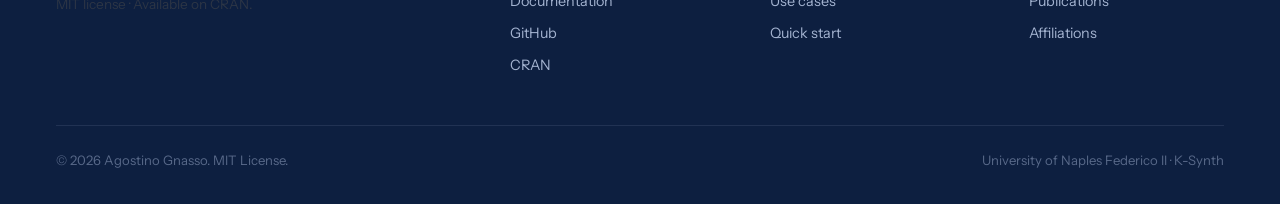
==== commit 3c0496cf: "minor fix" ====
--- a/index.html
+++ b/index.html
@@ -142,7 +142,7 @@
       <div class="fade-in" style="max-width: 36em;">
         <span class="kicker">The core idea</span>
         <h2 class="display-md mt-4">
-          From 500 trees to<br>
+          From 500+ trees to<br>
           <em class="italic-display" style="font-weight:400">one decision you can explain</em>.
         </h2>
         <p class="mt-4" style="color: var(--ink-muted); font-size: .92rem; max-width: 30em;">
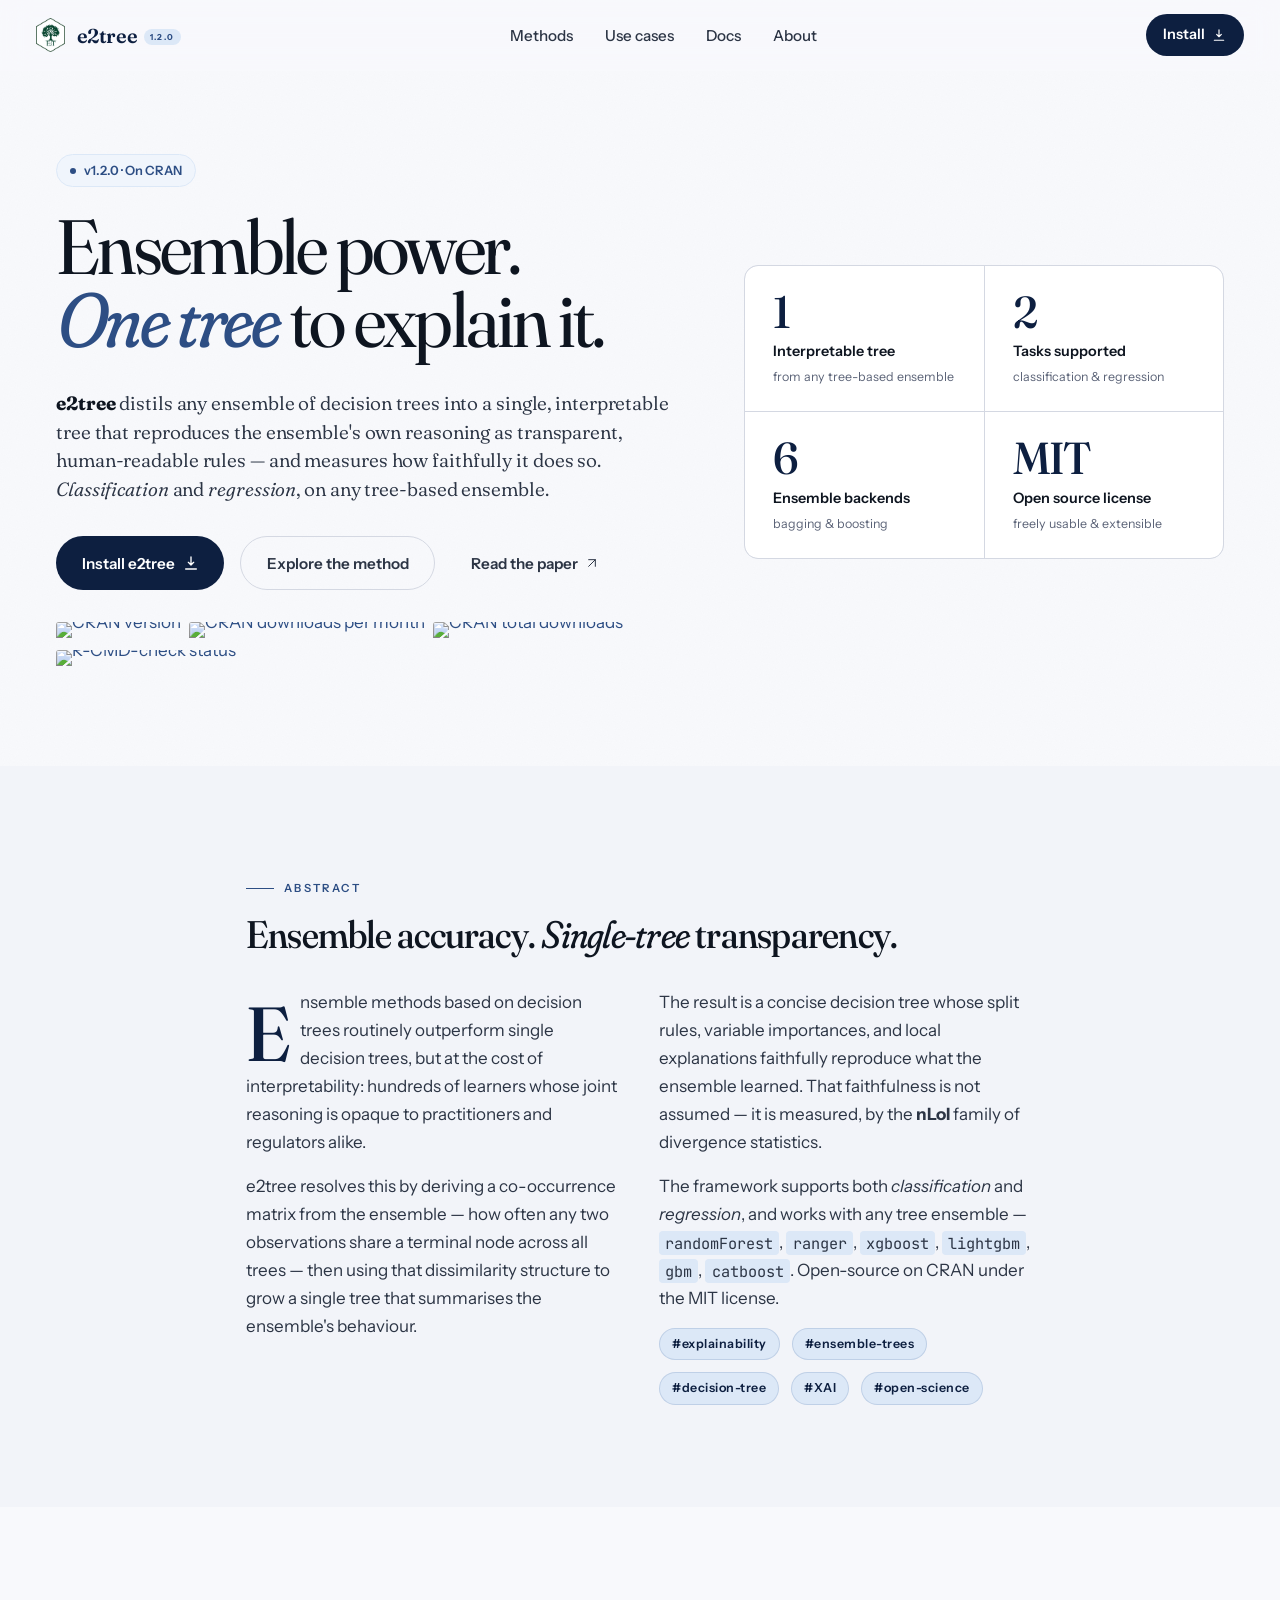
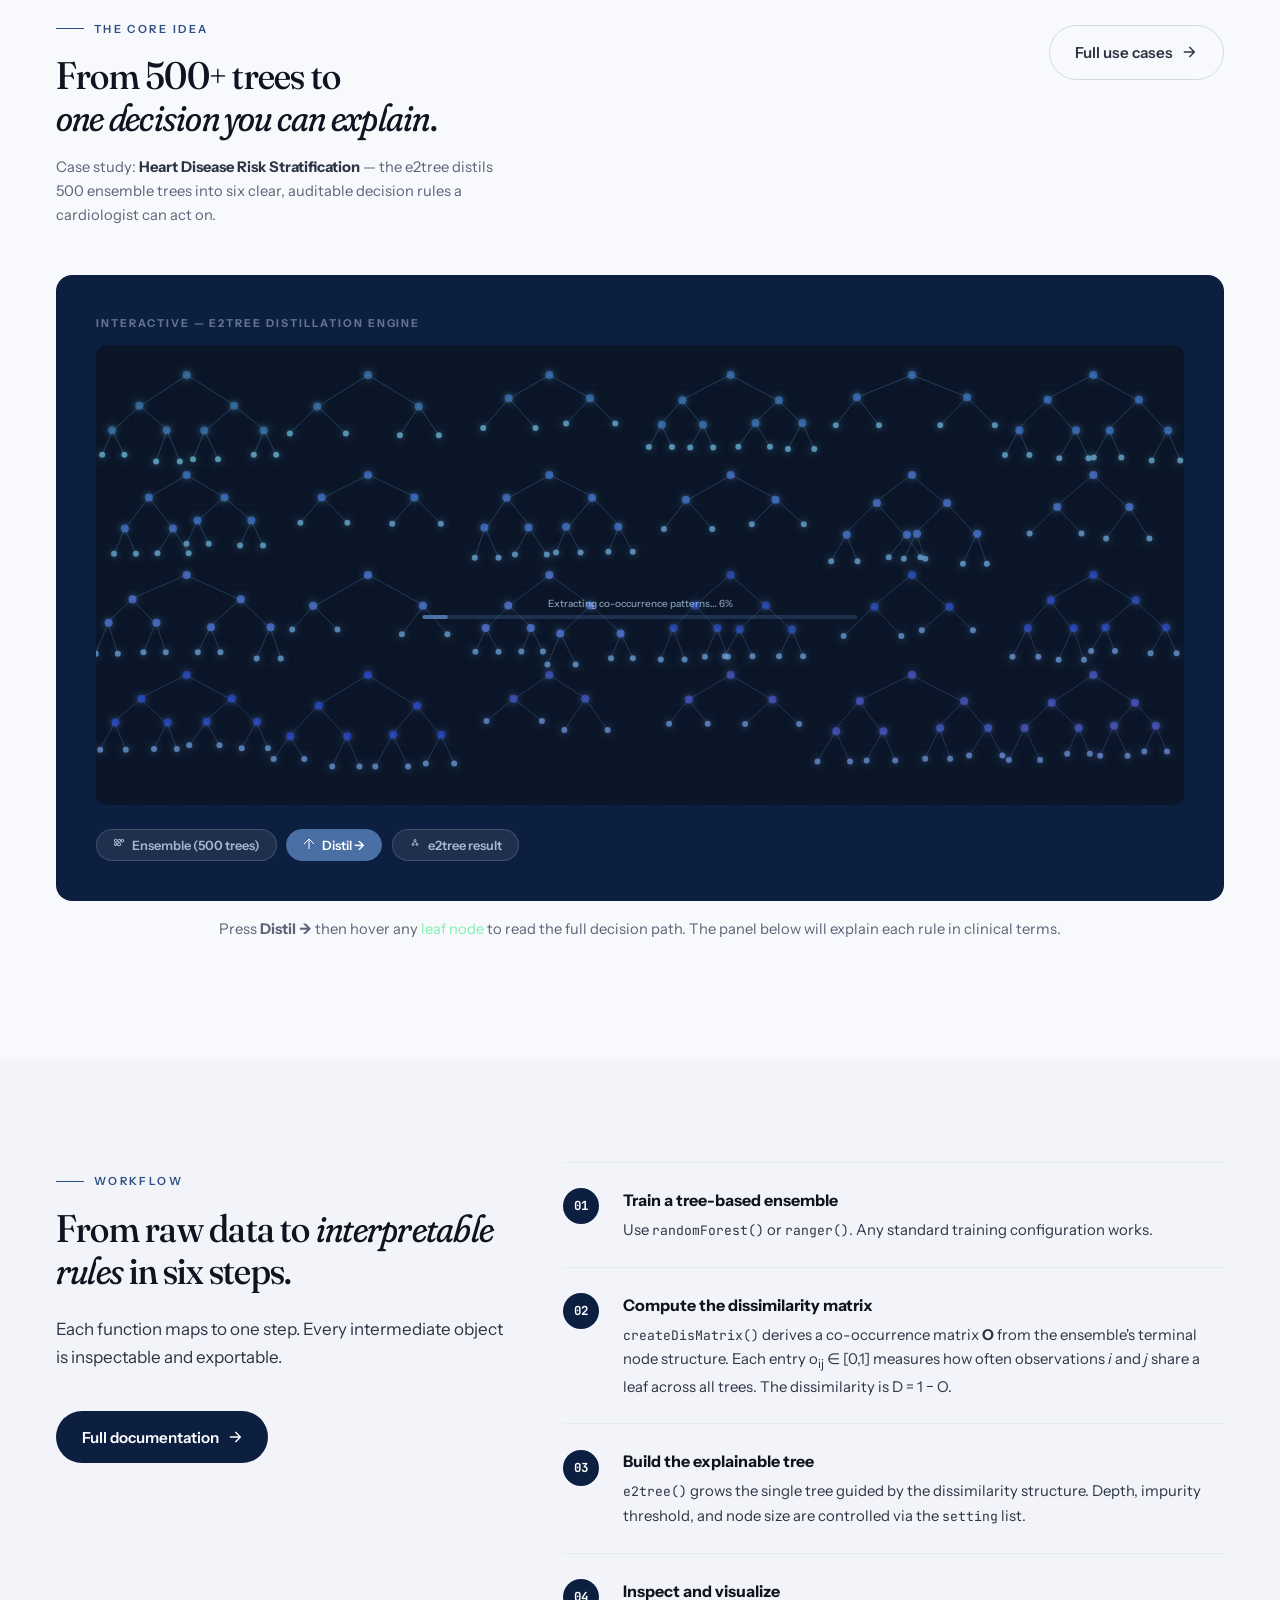
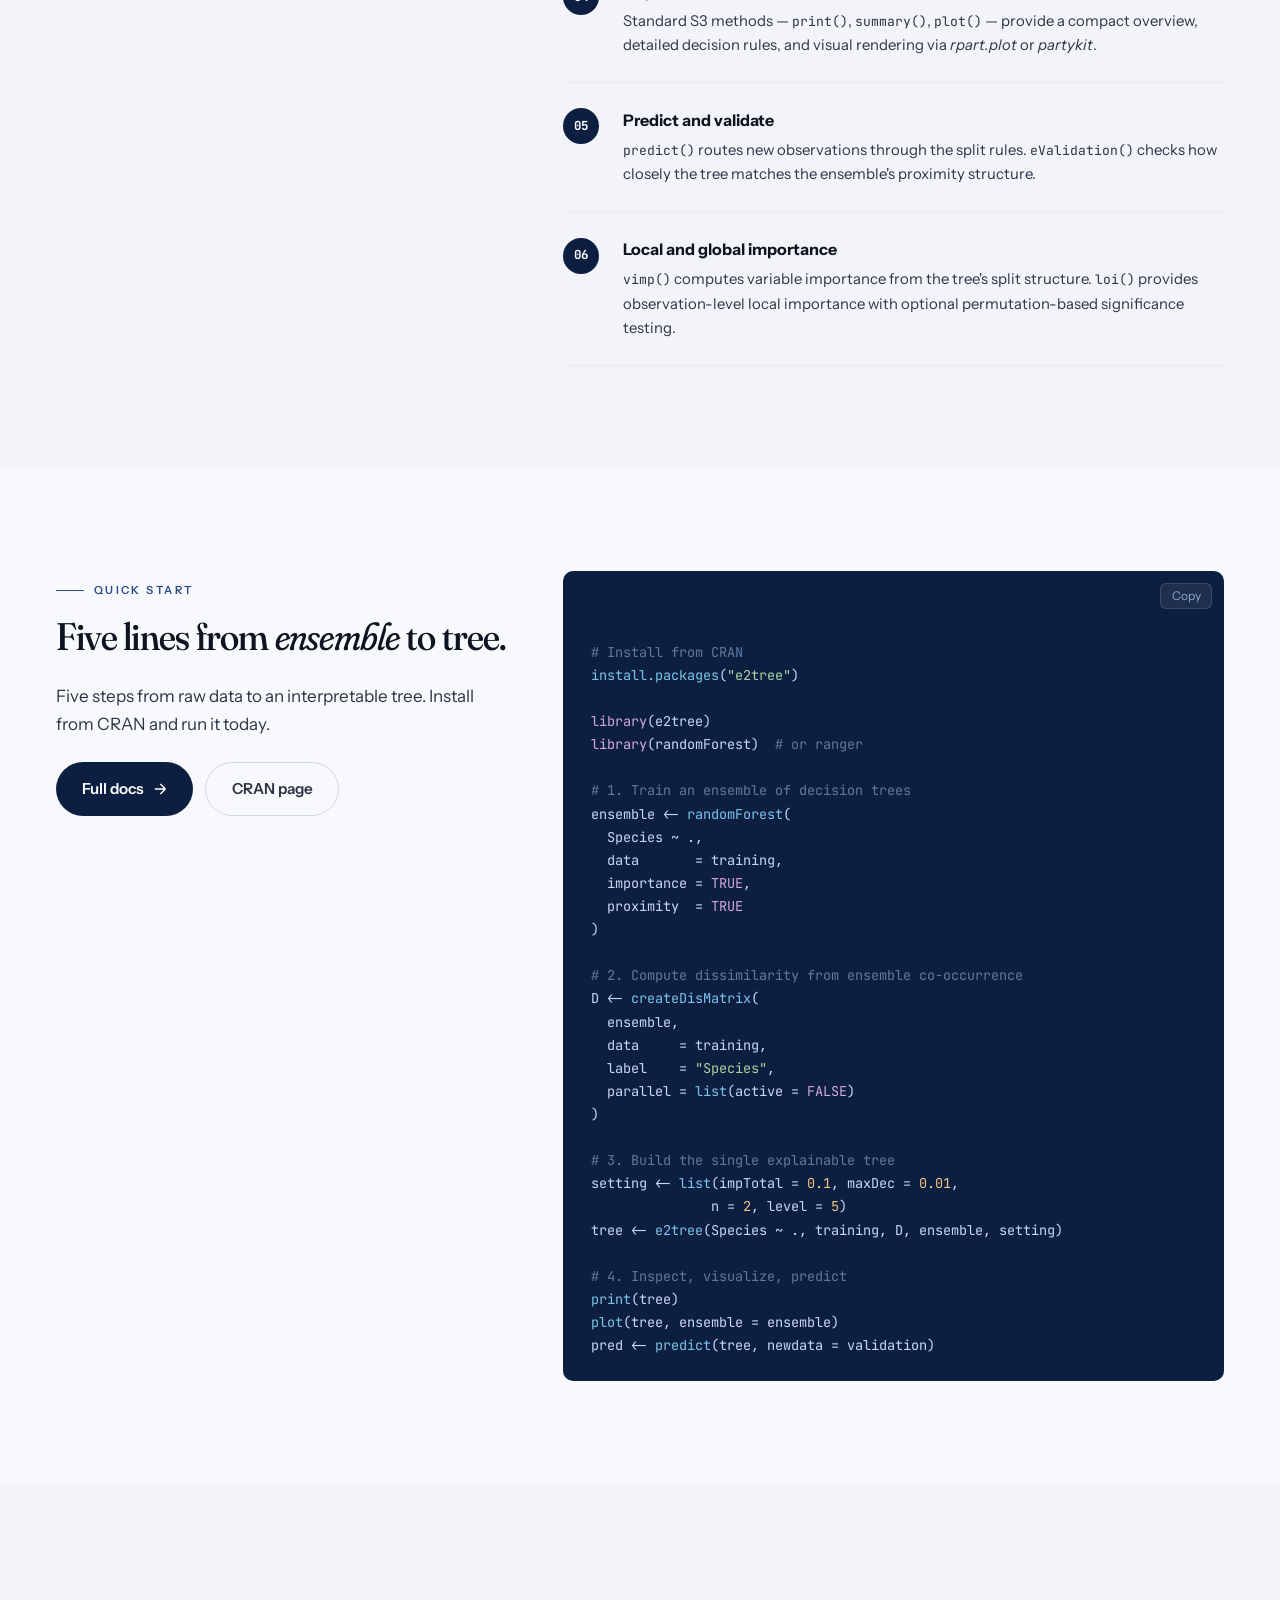
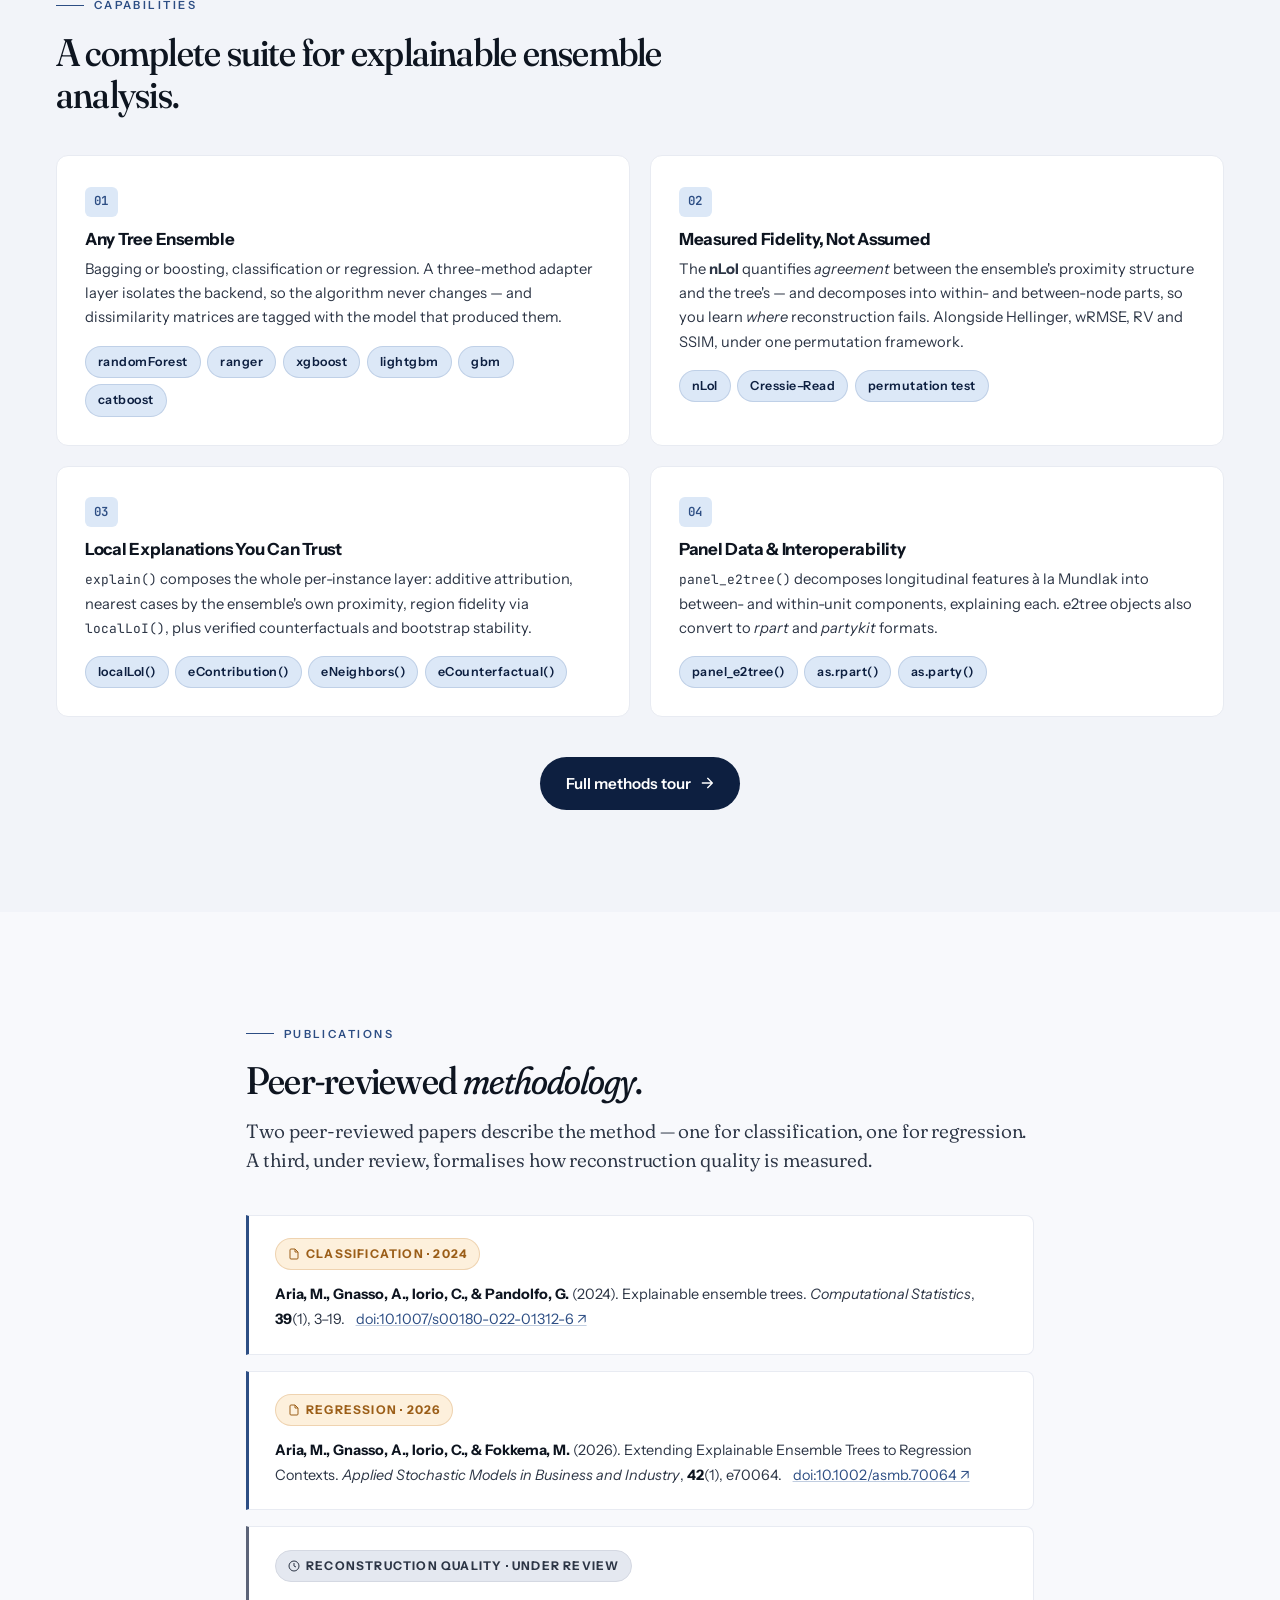
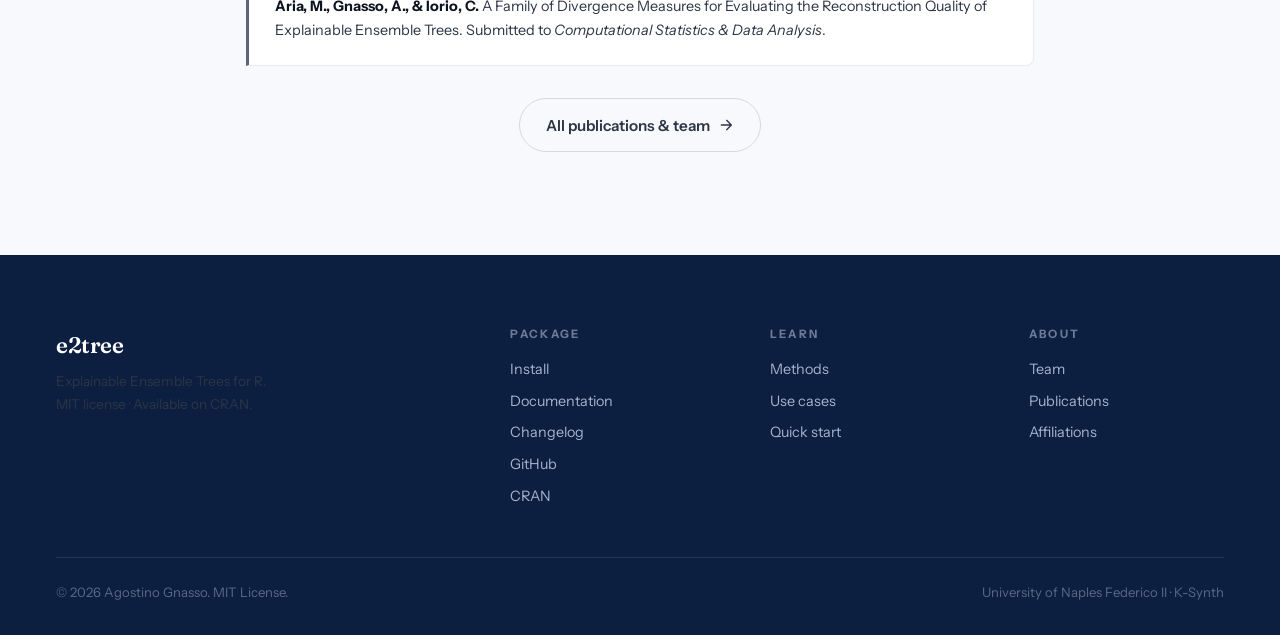
==== commit cd8bd166: "Align site with e2tree dev version; add nLoI, backends, changelog Content - Correct loi(): it is the" ====
--- a/index.html
+++ b/index.html
@@ -5,8 +5,41 @@
   <meta name="viewport" content="width=device-width, initial-scale=1.0, viewport-fit=cover">
   <meta name="theme-color" content="#0d1f40">
   <title>e2tree — Explainable Ensemble Trees · R package</title>
-  <meta name="description" content="e2tree: an R package that distils any ensemble of decision trees into a single, interpretable tree while preserving predictive performance. Classification and regression.">
+  <meta name="description" content="e2tree: an R package that distils any tree ensemble into a single, interpretable tree — with fidelity to the original ensemble measured, not assumed. Classification and regression.">
+  <link rel="canonical" href="https://e2tree.agostinognasso.com/">
+  <meta property="og:type" content="website">
+  <meta property="og:site_name" content="e2tree">
+  <meta property="og:title" content="e2tree — Explainable Ensemble Trees for R">
+  <meta property="og:description" content="Distil any tree ensemble into a single, interpretable tree — with fidelity to the original measured by the nLoI. Classification & regression. On CRAN.">
+  <meta property="og:url" content="https://e2tree.agostinognasso.com/">
+  <meta property="og:image" content="https://e2tree.agostinognasso.com/images/og-card.png">
+  <meta property="og:image:width" content="1200">
+  <meta property="og:image:height" content="630">
+  <meta name="twitter:card" content="summary_large_image">
+  <meta name="twitter:title" content="e2tree — Explainable Ensemble Trees for R">
+  <meta name="twitter:description" content="Distil any tree ensemble into a single, interpretable tree — with fidelity to the original measured by the nLoI. Classification & regression. On CRAN.">
+  <meta name="twitter:image" content="https://e2tree.agostinognasso.com/images/og-card.png">
+  <script type="application/ld+json">
+  {
+    "@context": "https://schema.org",
+    "@type": "SoftwareApplication",
+    "name": "e2tree",
+    "applicationCategory": "DeveloperApplication",
+    "applicationSubCategory": "Statistical software (R package)",
+    "operatingSystem": "Windows, macOS, Linux",
+    "softwareVersion": "1.2.0",
+    "license": "https://opensource.org/licenses/MIT",
+    "url": "https://e2tree.agostinognasso.com/",
+    "downloadUrl": "https://cran.r-project.org/package=e2tree",
+    "codeRepository": "https://github.com/massimoaria/e2tree",
+    "author": [
+      { "@type": "Person", "name": "Massimo Aria" },
+      { "@type": "Person", "name": "Agostino Gnasso" }
+    ]
+  }
+  </script>
   <link rel="icon" type="image/png" href="images/e2tree_logo.png">
+  <link rel="apple-touch-icon" href="images/e2tree_logo.png">
   <link rel="preconnect" href="https://fonts.googleapis.com">
   <link rel="preconnect" href="https://fonts.gstatic.com" crossorigin>
   <link href="https://fonts.googleapis.com/css2?family=Fraunces:ital,opsz,wght,SOFT@0,9..144,300..700,0..100;1,9..144,300..700,0..100&family=Instrument+Sans:ital,wght@0,400..700;1,400..700&family=JetBrains+Mono:wght@400;500;600&display=swap" rel="stylesheet">
@@ -57,7 +90,7 @@
           <span class="italic-display" style="color:var(--e2-dark)">One tree</span> to explain it.
         </h1>
         <p class="lede fade-in fade-in-delay-1 mt-8" style="max-width: 38em;">
-          <strong style="color:var(--ink)">e2tree</strong> distils any ensemble of decision trees into a single, interpretable tree &mdash; preserving predictive accuracy while delivering transparent, human-readable decision rules. Supports <em>classification</em> and <em>regression</em> with any tree-based ensemble.
+          <strong style="color:var(--ink)">e2tree</strong> distils any ensemble of decision trees into a single, interpretable tree that reproduces the ensemble's own reasoning as transparent, human-readable rules &mdash; and measures how faithfully it does so. <em>Classification</em> and <em>regression</em>, on any tree-based ensemble.
         </p>
         <div class="flex gap-4 mt-8 fade-in fade-in-delay-2" style="flex-wrap: wrap;">
           <a href="documentation.html#install" class="btn btn-primary">
@@ -72,6 +105,12 @@
             <svg viewBox="0 0 24 24" fill="none" stroke="currentColor" stroke-width="1.5" stroke-linecap="round" stroke-linejoin="round"><path d="M7 17L17 7M7 7h10v10"/></svg>
           </a>
         </div>
+        <div class="badge-row mt-8 fade-in fade-in-delay-3" aria-label="Package status badges">
+          <a href="https://cran.r-project.org/package=e2tree" target="_blank" rel="noopener"><img src="https://www.r-pkg.org/badges/version/e2tree" alt="CRAN version"></a>
+          <a href="https://cran.r-project.org/package=e2tree" target="_blank" rel="noopener"><img src="https://cranlogs.r-pkg.org/badges/e2tree" alt="CRAN downloads per month"></a>
+          <a href="https://cran.r-project.org/package=e2tree" target="_blank" rel="noopener"><img src="https://cranlogs.r-pkg.org/badges/grand-total/e2tree" alt="CRAN total downloads"></a>
+          <a href="https://github.com/massimoaria/e2tree/actions/workflows/R-CMD-check.yaml" target="_blank" rel="noopener"><img src="https://github.com/massimoaria/e2tree/actions/workflows/R-CMD-check.yaml/badge.svg" alt="R-CMD-check status"></a>
+        </div>
       </div>
 
       <aside class="hero-stats fade-in fade-in-delay-3" aria-label="At-a-glance">
@@ -86,9 +125,9 @@
           <div class="stat-sub">classification &amp; regression</div>
         </div>
         <div class="stat">
-          <div class="stat-num">2</div>
-          <div class="stat-label">Published papers</div>
-          <div class="stat-sub">Comp. Stat. · ASMBI</div>
+          <div class="stat-num">6</div>
+          <div class="stat-label">Ensemble backends</div>
+          <div class="stat-sub">bagging &amp; boosting</div>
         </div>
         <div class="stat">
           <div class="stat-num">MIT</div>
@@ -118,10 +157,10 @@
       </div>
       <div class="fade-in fade-in-delay-1">
         <p>
-          The result is a concise decision tree whose split rules, variable importances, and local interpretations faithfully reproduce what the ensemble learned &mdash; with no drop in predictive performance.
+          The result is a concise decision tree whose split rules, variable importances, and local explanations faithfully reproduce what the ensemble learned. That faithfulness is not assumed &mdash; it is measured, by the <strong>nLoI</strong> family of divergence statistics.
         </p>
         <p>
-          The framework supports both <em>classification</em> and <em>regression</em> tasks, integrates with <code style="font-family:var(--font-mono);font-size:.9em;background:var(--e2-soft);padding:.1em .4em;border-radius:4px;">randomForest</code> and <code style="font-family:var(--font-mono);font-size:.9em;background:var(--e2-soft);padding:.1em .4em;border-radius:4px;">ranger</code>, and is fully open-source on CRAN under the MIT license.
+          The framework supports both <em>classification</em> and <em>regression</em>, and works with any tree ensemble &mdash; <code style="font-family:var(--font-mono);font-size:.9em;background:var(--e2-soft);padding:.1em .4em;border-radius:4px;">randomForest</code>, <code style="font-family:var(--font-mono);font-size:.9em;background:var(--e2-soft);padding:.1em .4em;border-radius:4px;">ranger</code>, <code style="font-family:var(--font-mono);font-size:.9em;background:var(--e2-soft);padding:.1em .4em;border-radius:4px;">xgboost</code>, <code style="font-family:var(--font-mono);font-size:.9em;background:var(--e2-soft);padding:.1em .4em;border-radius:4px;">lightgbm</code>, <code style="font-family:var(--font-mono);font-size:.9em;background:var(--e2-soft);padding:.1em .4em;border-radius:4px;">gbm</code>, <code style="font-family:var(--font-mono);font-size:.9em;background:var(--e2-soft);padding:.1em .4em;border-radius:4px;">catboost</code>. Open-source on CRAN under the MIT license.
         </p>
         <div class="flex gap-3 mt-4" style="flex-wrap: wrap;">
           <span class="pill">#explainability</span>
@@ -321,45 +360,49 @@
     <div class="grid grid-2 mt-8" style="gap: 1.25rem;">
       <div class="card fade-in">
         <div class="module-num" style="display:inline-block; margin-bottom: .75rem;">01</div>
-        <h3 class="module-title" style="font-size:1.05rem; margin-bottom:.5rem;">Classification &amp; Regression</h3>
-        <p class="module-desc">Works for both classification (factor response) and regression (continuous response). The workflow is the same in both cases.</p>
+        <h3 class="module-title" style="font-size:1.05rem; margin-bottom:.5rem;">Any Tree Ensemble</h3>
+        <p class="module-desc">Bagging or boosting, classification or regression. A three-method adapter layer isolates the backend, so the algorithm never changes &mdash; and dissimilarity matrices are tagged with the model that produced them.</p>
         <div class="module-tags mt-4">
           <span class="pill">randomForest</span>
           <span class="pill">ranger</span>
-          <span class="pill">rpart-compatible</span>
+          <span class="pill">xgboost</span>
+          <span class="pill">lightgbm</span>
+          <span class="pill">gbm</span>
+          <span class="pill">catboost</span>
         </div>
       </div>
 
       <div class="card fade-in fade-in-delay-1">
         <div class="module-num" style="display:inline-block; margin-bottom: .75rem;">02</div>
-        <h3 class="module-title" style="font-size:1.05rem; margin-bottom:.5rem;">Structural Validation</h3>
-        <p class="module-desc"><code style="font-family:var(--font-mono);font-size:.88em;">eValidation()</code> measures how closely the e2tree matches the ensemble's proximity structure. It returns concordance metrics and a proximity heatmap.</p>
+        <h3 class="module-title" style="font-size:1.05rem; margin-bottom:.5rem;">Measured Fidelity, Not Assumed</h3>
+        <p class="module-desc">The <strong>nLoI</strong> quantifies <em>agreement</em> between the ensemble's proximity structure and the tree's &mdash; and decomposes into within- and between-node parts, so you learn <em>where</em> reconstruction fails. Alongside Hellinger, wRMSE, RV and SSIM, under one permutation framework.</p>
         <div class="module-tags mt-4">
-          <span class="pill">proximity</span>
-          <span class="pill">fidelity metrics</span>
+          <span class="pill">nLoI</span>
+          <span class="pill">Cressie&ndash;Read</span>
+          <span class="pill">permutation test</span>
         </div>
       </div>
 
       <div class="card fade-in">
         <div class="module-num" style="display:inline-block; margin-bottom: .75rem;">03</div>
-        <h3 class="module-title" style="font-size:1.05rem; margin-bottom:.5rem;">Variable &amp; Local Importance</h3>
-        <p class="module-desc"><code style="font-family:var(--font-mono);font-size:.88em;">vimp()</code> provides global variable importance from the tree structure. <code style="font-family:var(--font-mono);font-size:.88em;">loi()</code> adds observation-level importance with optional permutation-based significance testing.</p>
+        <h3 class="module-title" style="font-size:1.05rem; margin-bottom:.5rem;">Local Explanations You Can Trust</h3>
+        <p class="module-desc"><code style="font-family:var(--font-mono);font-size:.88em;">explain()</code> composes the whole per-instance layer: additive attribution, nearest cases by the ensemble's own proximity, region fidelity via <code style="font-family:var(--font-mono);font-size:.88em;">localLoI()</code>, plus verified counterfactuals and bootstrap stability.</p>
         <div class="module-tags mt-4">
-          <span class="pill">global importance</span>
-          <span class="pill">local importance</span>
-          <span class="pill">permutation test</span>
+          <span class="pill">localLoI()</span>
+          <span class="pill">eContribution()</span>
+          <span class="pill">eNeighbors()</span>
+          <span class="pill">eCounterfactual()</span>
         </div>
       </div>
 
       <div class="card fade-in fade-in-delay-1">
         <div class="module-num" style="display:inline-block; margin-bottom: .75rem;">04</div>
-        <h3 class="module-title" style="font-size:1.05rem; margin-bottom:.5rem;">Rich Interoperability</h3>
-        <p class="module-desc">e2tree objects convert to <code style="font-family:var(--font-mono);font-size:.88em;">rpart</code> format (for <em>rpart.plot</em>) or to <em>partykit</em>'s <code style="font-family:var(--font-mono);font-size:.88em;">constparty</code> format. Both give access to the standard R tree visualization tools.</p>
+        <h3 class="module-title" style="font-size:1.05rem; margin-bottom:.5rem;">Panel Data &amp; Interoperability</h3>
+        <p class="module-desc"><code style="font-family:var(--font-mono);font-size:.88em;">panel_e2tree()</code> decomposes longitudinal features à la Mundlak into between- and within-unit components, explaining each. e2tree objects also convert to <em>rpart</em> and <em>partykit</em> formats.</p>
         <div class="module-tags mt-4">
+          <span class="pill">panel_e2tree()</span>
           <span class="pill">as.rpart()</span>
           <span class="pill">as.party()</span>
-          <span class="pill">rpart.plot</span>
-          <span class="pill">partykit</span>
         </div>
       </div>
     </div>
@@ -381,7 +424,7 @@
       Peer-reviewed <em class="italic-display" style="font-weight:400">methodology</em>.
     </h2>
     <p class="lede mt-4 fade-in fade-in-delay-1">
-      Two peer-reviewed papers describe the method &mdash; one for classification, one for regression.
+      Two peer-reviewed papers describe the method &mdash; one for classification, one for regression. A third, under review, formalises how reconstruction quality is measured.
     </p>
 
     <div class="grid" style="gap: 1rem; margin-top: 2.5rem;">
@@ -403,7 +446,17 @@
         </span>
         <p style="margin:0; line-height:1.7;">
           <strong>Aria, M., Gnasso, A., Iorio, C., &amp; Fokkema, M.</strong> (2026). Extending Explainable Ensemble Trees to Regression Contexts. <em>Applied Stochastic Models in Business and Industry</em>, <strong>42</strong>(1), e70064.
-          <a href="#" target="_blank" rel="noopener" style="margin-left:.5rem;">doi:10.1002/asmb.70064 ↗</a>
+          <a href="https://doi.org/10.1002/asmb.70064" target="_blank" rel="noopener" style="margin-left:.5rem;">doi:10.1002/asmb.70064 ↗</a>
+        </p>
+      </div>
+
+      <div class="citation fade-in fade-in-delay-2" style="border-left-color: var(--ink-muted);">
+        <span class="paper-badge" style="margin-bottom: .75rem; display:inline-flex; background: var(--paper-deep); color: var(--ink-soft); border-color: var(--rule);">
+          <svg width="12" height="12" viewBox="0 0 24 24" fill="none" stroke="currentColor" stroke-width="2"><circle cx="12" cy="12" r="10"/><path d="M12 6v6l4 2"/></svg>
+          Reconstruction quality · Under review
+        </span>
+        <p style="margin:0; line-height:1.7;">
+          <strong>Aria, M., Gnasso, A., &amp; Iorio, C.</strong> A Family of Divergence Measures for Evaluating the Reconstruction Quality of Explainable Ensemble Trees. Submitted to <em>Computational Statistics &amp; Data Analysis</em>.
         </p>
       </div>
     </div>
@@ -430,6 +483,7 @@
         <ul>
           <li><a href="documentation.html#install">Install</a></li>
           <li><a href="documentation.html">Documentation</a></li>
+          <li><a href="news.html">Changelog</a></li>
           <li><a href="https://github.com/massimoaria/e2tree" target="_blank" rel="noopener">GitHub</a></li>
           <li><a href="https://cran.r-project.org/package=e2tree" target="_blank" rel="noopener">CRAN</a></li>
         </ul>
--- a/css/style.css
+++ b/css/style.css
@@ -175,6 +175,10 @@
 .grid-4 { grid-template-columns: repeat(4, minmax(0, 1fr)); }
 .grid-12 { grid-template-columns: repeat(12, minmax(0, 1fr)); }
 
+/* Grid items default to min-width:auto, which lets wide content (2100px figures,
+   nowrap tables, KaTeX) push the track past its track size. Opt out everywhere. */
+.grid > *, .hero-grid > *, .docs-layout > * { min-width: 0; }
+
 @media (max-width: 960px) {
   .grid-2, .grid-3, .grid-4 { grid-template-columns: 1fr; }
   .grid-12 { grid-template-columns: repeat(6, minmax(0, 1fr)); }
@@ -195,9 +199,11 @@
 .text-center { text-align: center; }
 
 .mt-0 { margin-top: 0; } .mt-2 { margin-top: .5rem; } .mt-4 { margin-top: 1rem; }
-.mt-6 { margin-top: 1.5rem; } .mt-8 { margin-top: 2rem; } .mt-12 { margin-top: 3rem; }
+.mt-6 { margin-top: 1.5rem; } .mt-8 { margin-top: 2rem; } .mt-10 { margin-top: 2.5rem; }
+.mt-12 { margin-top: 3rem; }
 .mb-0 { margin-bottom: 0; } .mb-2 { margin-bottom: .5rem; } .mb-4 { margin-bottom: 1rem; }
-.mb-6 { margin-bottom: 1.5rem; } .mb-8 { margin-bottom: 2rem; } .mb-12 { margin-bottom: 3rem; }
+.mb-6 { margin-bottom: 1.5rem; } .mb-8 { margin-bottom: 2rem; } .mb-10 { margin-bottom: 2.5rem; }
+.mb-12 { margin-bottom: 3rem; }
 
 section { padding: clamp(4rem, 8vw, 7rem) 0; position: relative; }
 .section-tight { padding: clamp(2.5rem, 5vw, 4rem) 0; }
@@ -497,7 +503,7 @@
   overflow: hidden;
   background: var(--surface);
 }
-.figure img { cursor: zoom-in; transition: transform .4s var(--ease); }
+.figure img { width: 100%; cursor: zoom-in; transition: transform .4s var(--ease); }
 .figure img:hover { transform: scale(1.01); }
 .figcaption {
   padding: .9rem 1.25rem;
@@ -649,6 +655,7 @@
   transition: all .2s;
 }
 .person-links a:hover { background: var(--e2-soft); color: var(--e2-deep); border-color: var(--e2-soft); }
+.person-links a.orcid-link:hover { background: #eaf5e4; color: #a6ce39; border-color: #cde3b8; }
 .person-links svg { width: 14px; height: 14px; }
 
 /* ===========================================================
@@ -764,6 +771,18 @@
   transition: all .2s;
 }
 .demo-btn:hover, .demo-btn.active { background: var(--e2); border-color: var(--e2); color: #fff; }
+
+/* ===========================================================
+   BADGE ROW (CRAN / downloads / CI)
+   =========================================================== */
+.badge-row {
+  display: flex;
+  flex-wrap: wrap;
+  gap: .5rem;
+  align-items: center;
+}
+.badge-row a { display: inline-flex; line-height: 0; }
+.badge-row img { height: 20px; width: auto; border-radius: 3px; }
 
 /* ===========================================================
    VERSION TAG
@@ -1095,8 +1114,52 @@
 .case-badge.amber { background: var(--amber-soft); color: var(--amber-dark); border-color: rgba(196,125,46,.3); }
 .case-badge.slate { background: #eee8f8; color: #4a2a80; border-color: rgba(100,60,180,.25); }
 
+/* Backend support table (methods page) */
+.table-wrap { overflow-x: auto; }
+.backend-table {
+  width: 100%;
+  min-width: 460px;
+  border-collapse: collapse;
+  font-size: .9rem;
+  background: var(--surface);
+  border: 1px solid var(--rule-soft);
+  border-radius: 10px;
+  overflow: hidden;
+}
+.backend-table th {
+  text-align: left;
+  padding: .7rem 1rem;
+  font-size: .68rem;
+  font-weight: 700;
+  letter-spacing: .16em;
+  text-transform: uppercase;
+  color: var(--ink-muted);
+  background: var(--paper-warm);
+  border-bottom: 2px solid var(--rule);
+}
+.backend-table td {
+  padding: .7rem 1rem;
+  border-bottom: 1px solid var(--rule-soft);
+  color: var(--ink-soft);
+}
+.backend-table tr:last-child td { border-bottom: none; }
+.backend-table tr:hover td { background: var(--e2-tint); }
+.backend-table td:first-child { font-weight: 700; color: var(--ink); }
+.backend-table code {
+  font-family: var(--font-mono);
+  font-size: .82em;
+  color: var(--e2-dark);
+  background: var(--e2-soft);
+  padding: .1em .4em;
+  border-radius: 4px;
+}
+
 /* Comparison table */
-.compare-table { width: 100%; border-collapse: collapse; font-size: .9rem; margin-top: 1.5rem; }
+.compare-wrap {
+  overflow-x: auto;
+  border-radius: 8px;
+}
+.compare-table { width: 100%; min-width: 760px; border-collapse: collapse; font-size: .9rem; margin-top: 1.5rem; }
 .compare-table th {
   text-align: left;
   padding: .7rem 1rem;
@@ -1181,8 +1244,11 @@
   height: auto;
 }
 
-/* ---- Grid-12 span overflow fix at tablet (960px) ---- */
-@media (max-width: 960px) {
+/* ---- Grid-12 span overflow fix at tablet ----
+   Scoped above 640px: below that the single-column rule must win, and these
+   attribute selectors would otherwise out-specify `.grid-12 > *` and span
+   6 implicit tracks. */
+@media (min-width: 641px) and (max-width: 960px) {
   .grid-12 > [style*="span 7"],
   .grid-12 > [style*="span 6"] { grid-column: span 6 !important; }
 }
@@ -1230,9 +1296,12 @@
   /* Force all grid-12 spans to full width */
   .grid-12 > * { grid-column: 1 / -1 !important; }
 
-  /* Hero stats: keep 2×2 */
+  /* Hero stats: keep 2×2. Default padding (1.75rem/side) eats a narrow column. */
   .hero-stats { grid-template-columns: 1fr 1fr; }
+  .stat       { padding: 1.1rem 1rem; }
   .stat-num   { font-size: clamp(1.6rem, 7vw, 2.4rem); }
+  .stat-label,
+  .stat-sub   { overflow-wrap: anywhere; }
 
   /* Person cards: stack avatar above text */
   .person { flex-direction: column; gap: .85rem; }
@@ -1272,6 +1341,22 @@
   /* Comparison table: smaller text */
   .compare-table th,
   .compare-table td { padding: .5rem .65rem; font-size: .8rem; }
+}
+
+/* ===========================================================
+   REDUCED MOTION
+   =========================================================== */
+@media (prefers-reduced-motion: reduce) {
+  html { scroll-behavior: auto; }
+  .fade-in { opacity: 1; transform: none; transition: none; }
+  .version-tag .dot,
+  .distill-arrow svg { animation: none; }
+  .tree-edge,
+  .mini-tree,
+  .e2tree-svg-wrap,
+  .figure img,
+  .card,
+  .btn { transition: none; }
 }
 
 /* ---- Small mobile (≤ 430px) ---- */
